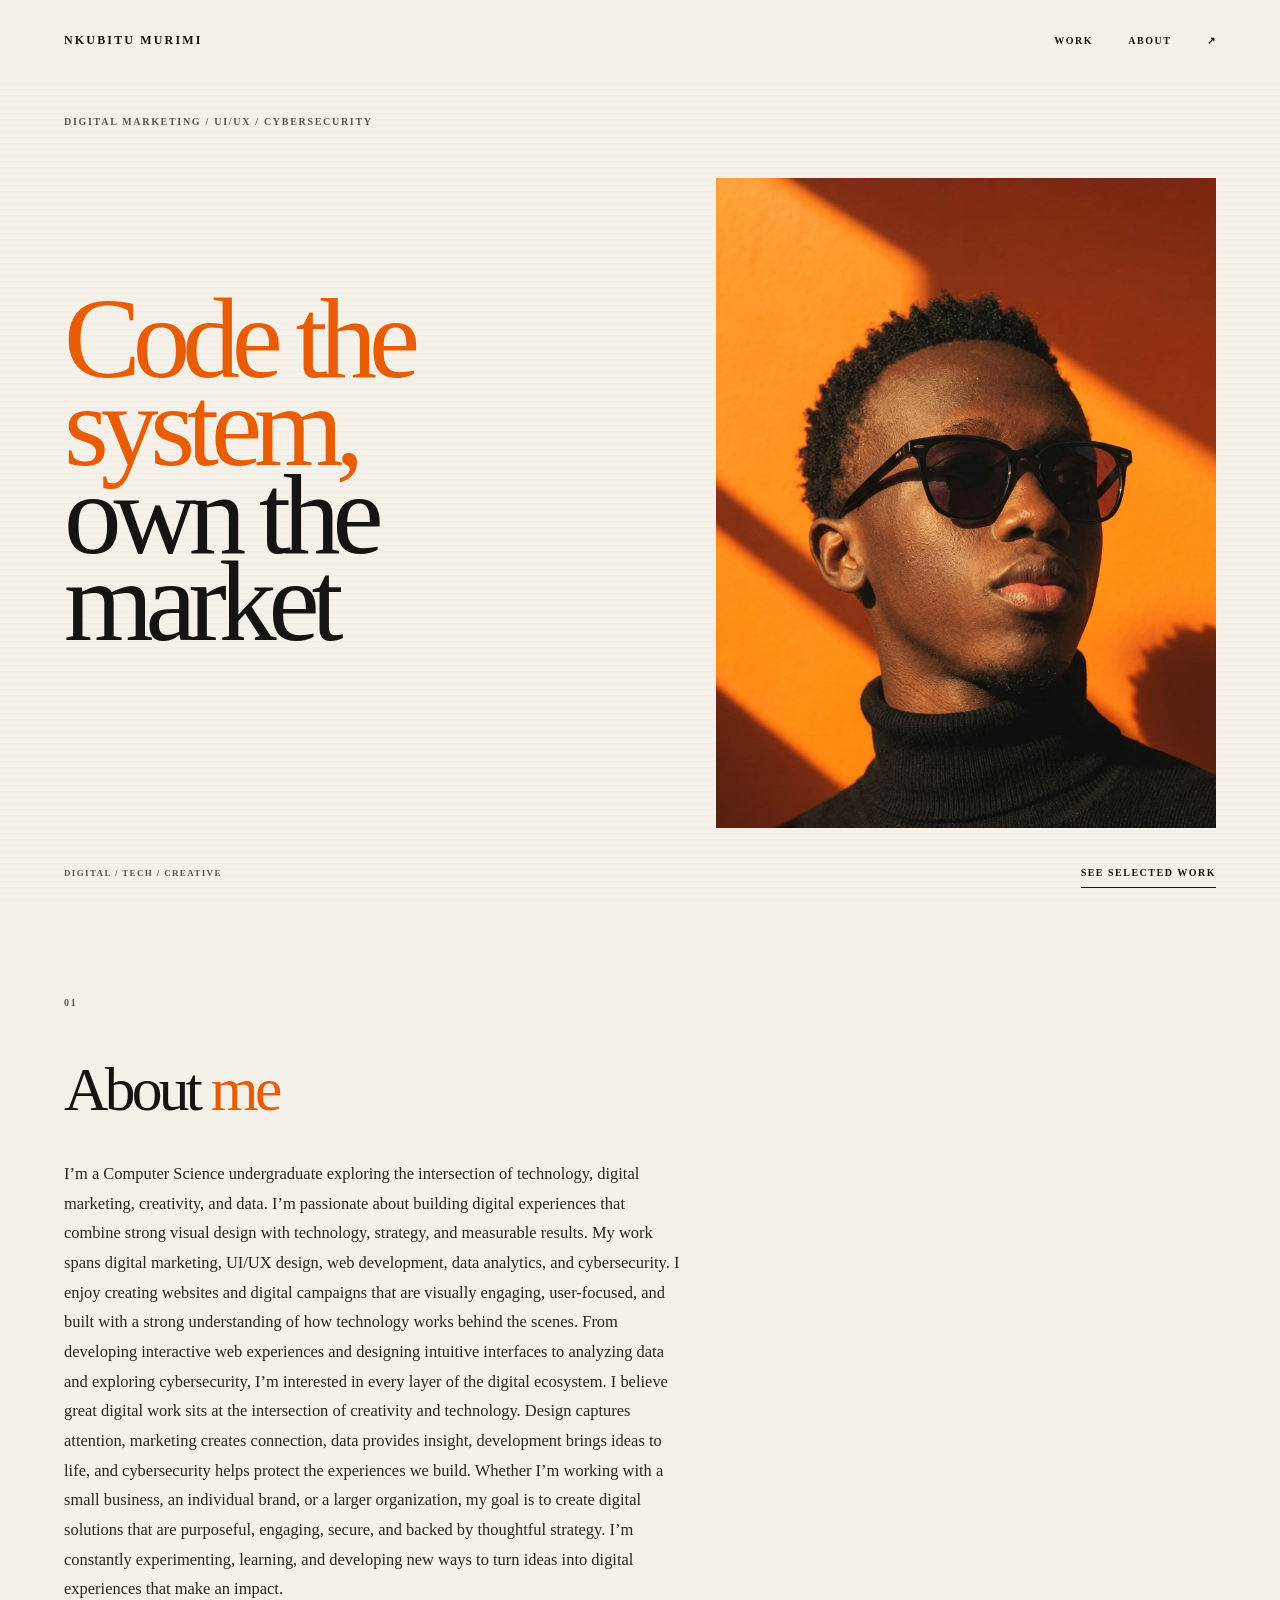
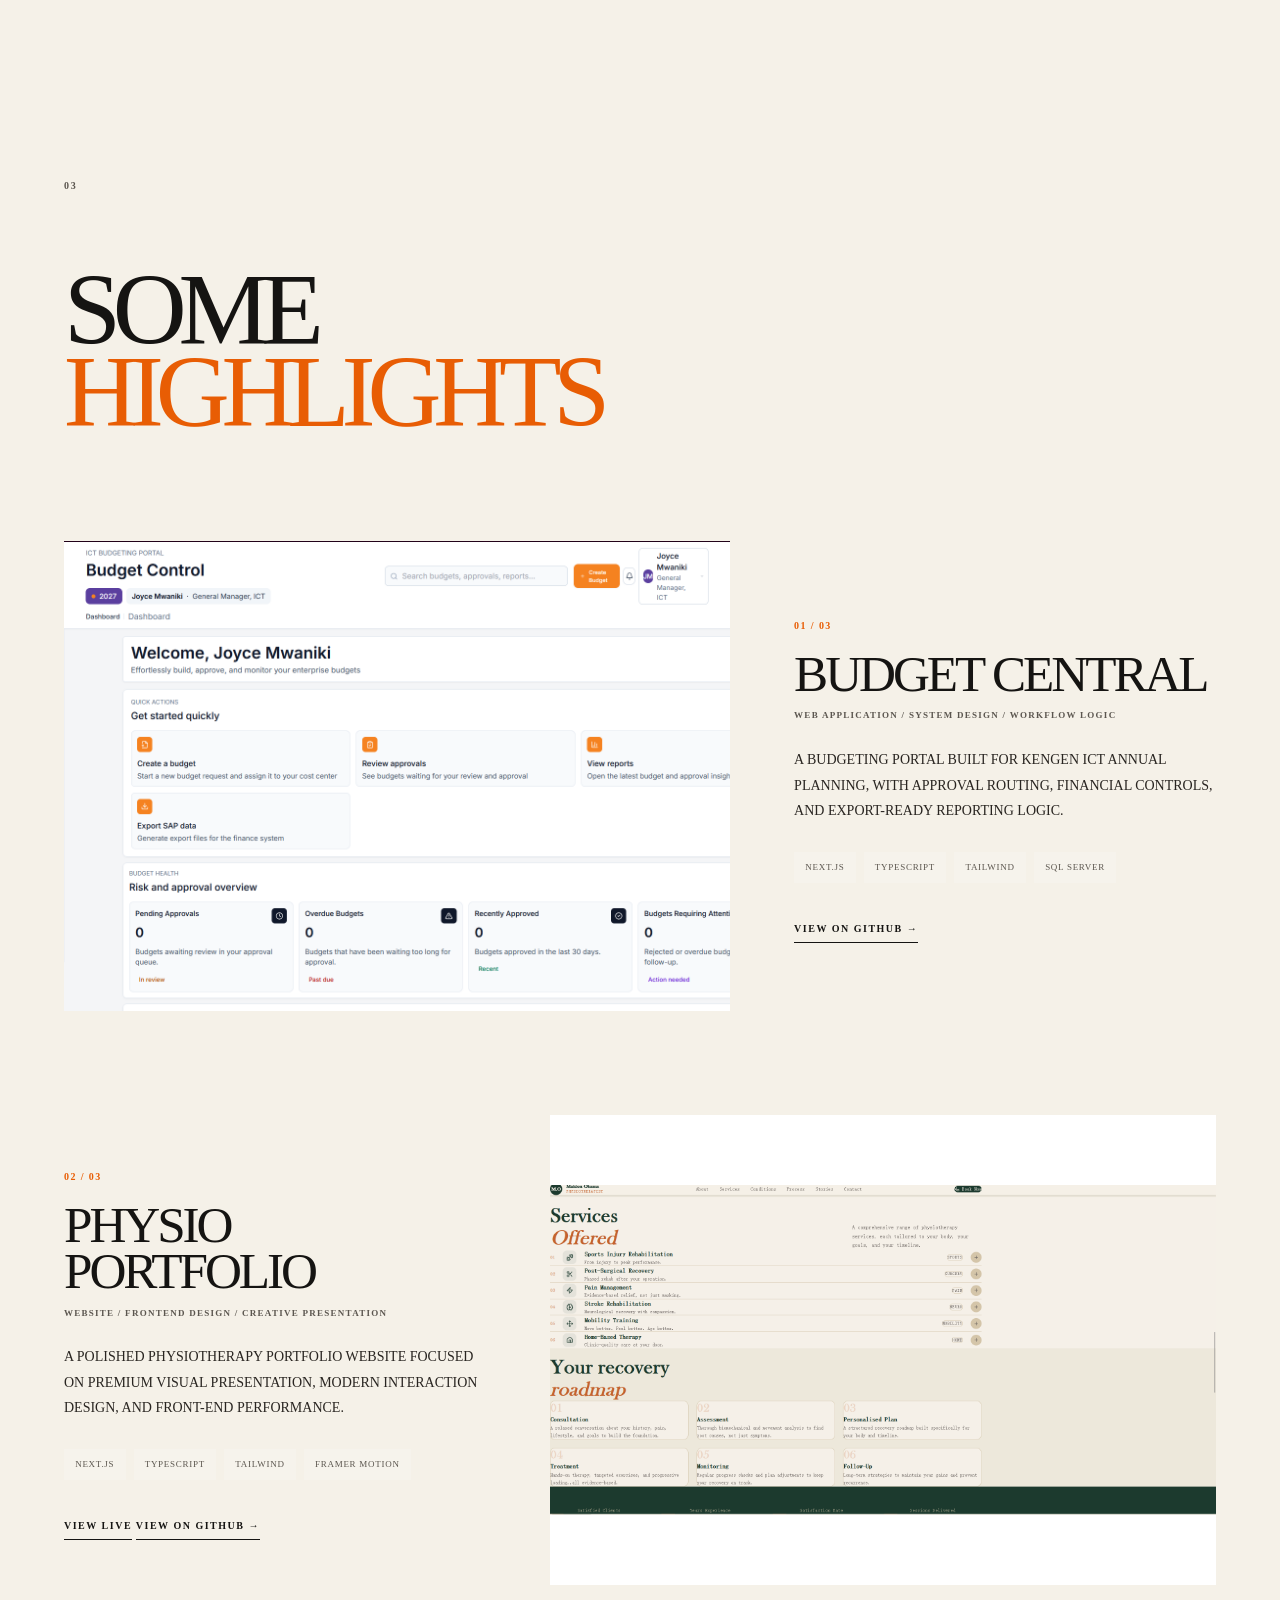
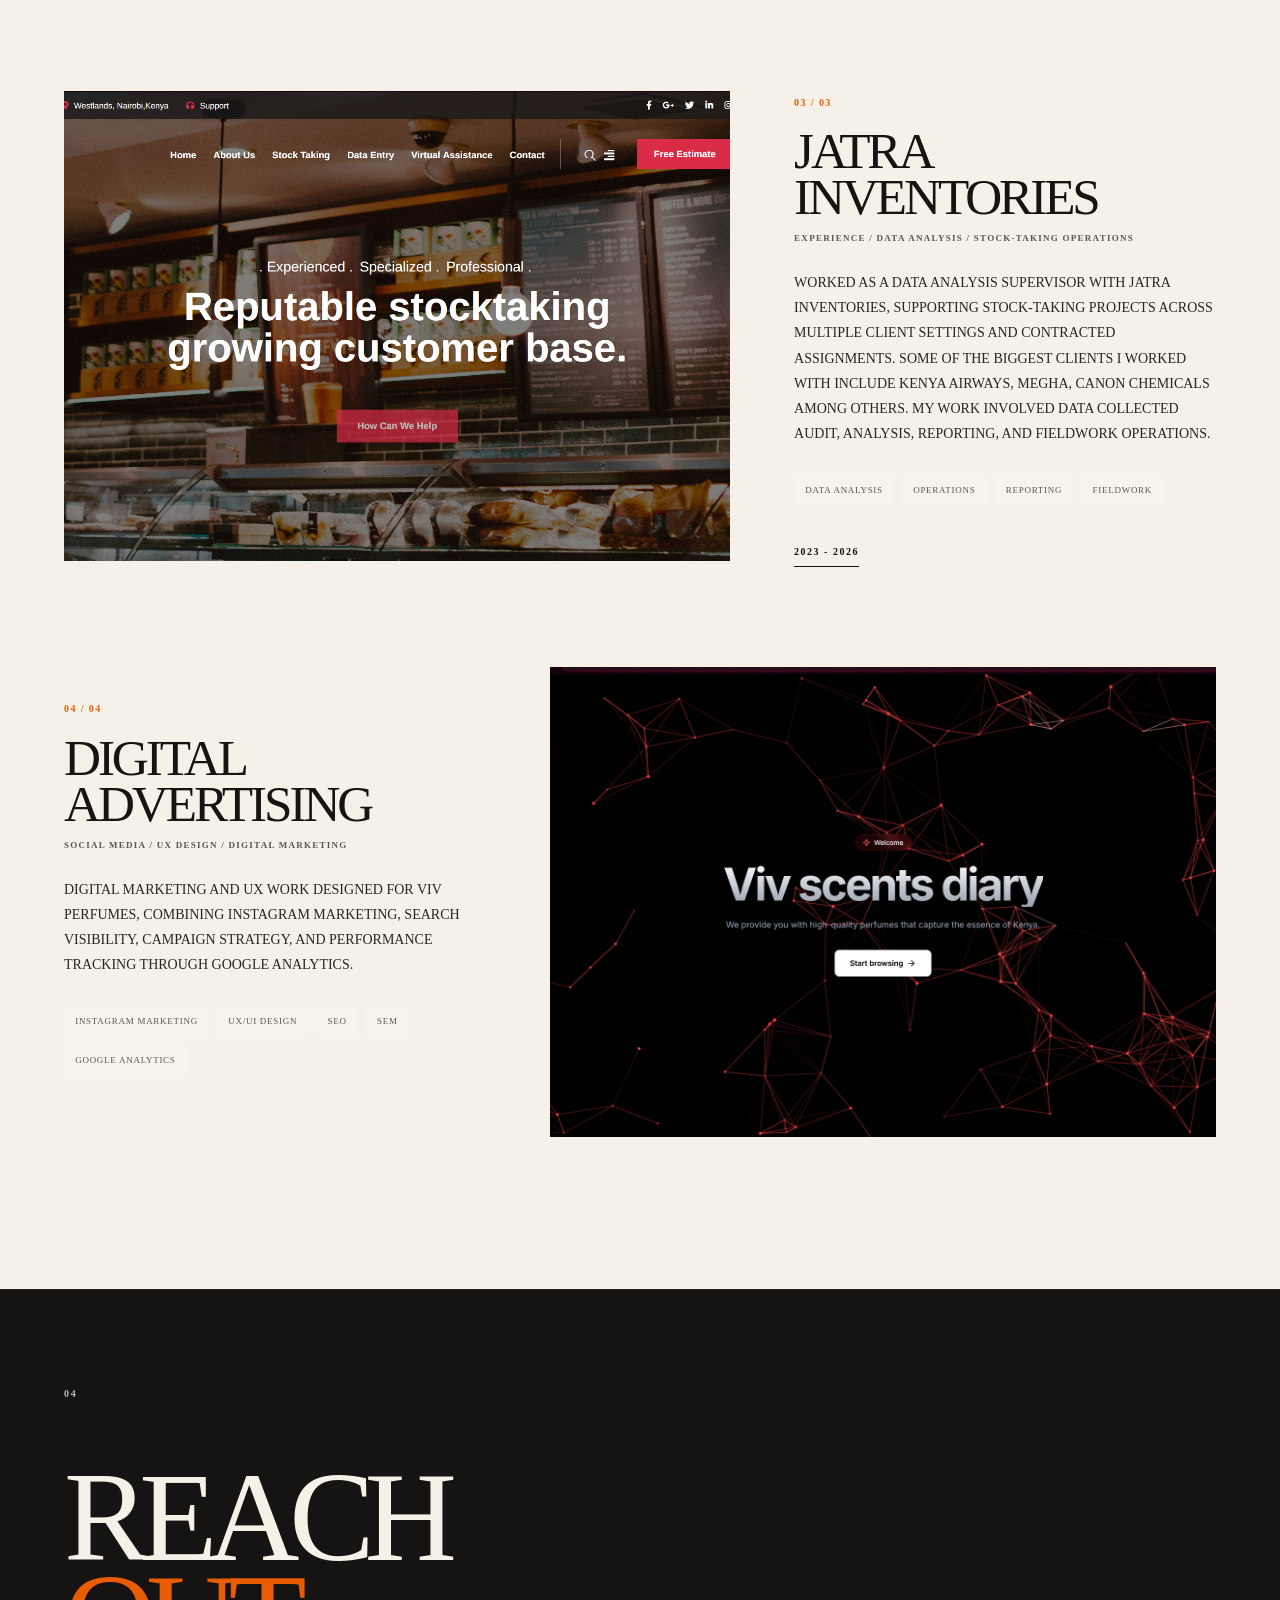
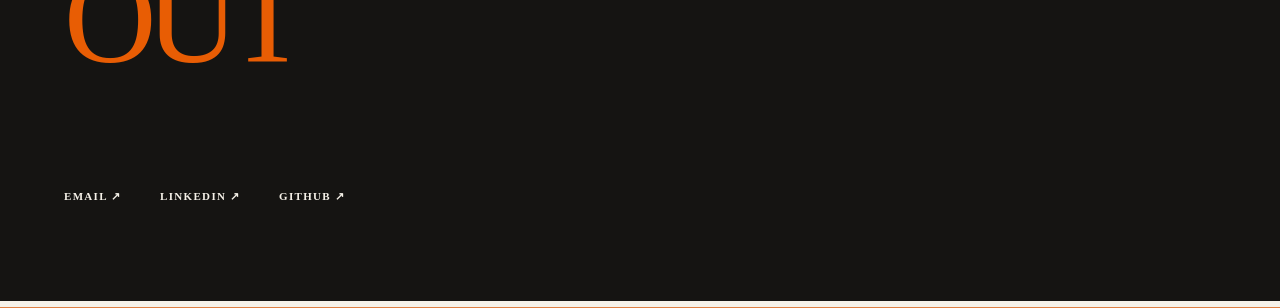
==== index.html @ 695eb1b8 "Prepare portfolio for deployment" ====
<!DOCTYPE html>
<html lang="en">
<head>
    <meta charset="UTF-8">
    <meta name="viewport" content="width=device-width, initial-scale=1.0">

    <title>Nkubitu Murimi — Digital Marketing / UI/UX / Cybersecurity</title>

    <link rel="stylesheet" href="css/style.css">
</head>

<body>

    <header class="navbar">

        <a href="index.html" class="logo">NKUBITU MURIMI</a>

        <nav>
            <a href="#work">WORK</a>
            <a href="about.html">ABOUT</a>
            <a href="#contact">↗</a>
        </nav>

    </header>


    <main>

        <!-- HERO -->
<section class="hero">

    <div class="hero-meta">
        <span class="hero-label">Digital Marketing / UI/UX / Cybersecurity</span>
    </div>

    <div class="hero-content">

        <div class="hero-title">
            <h1>
                <span>Code the system, </span><br>
                 own the market
            </h1>
        </div>

        <div class="hero-visual">

            <div class="hero-image">
                <img src="assets/images/Main hero image.png" alt="Nkubitu Murimi" class="hero-image-photo">
            </div>

        </div>

    </div>

    <div class="hero-footer">
        <span>Digital / Tech / Creative</span>
        <a href="#work" class="text-link">See selected work</a>
    </div>

</section>


        <!-- ABOUT INTRO -->
        <section class="intro">

            <div class="section-label">
                 01
            </div>

            <div class="intro-content">

                <h2>
                                        About <em>me</em>
                </h2>

                <p>
                                        I’m a Computer Science undergraduate exploring the intersection of technology, digital marketing, creativity, and data. I’m passionate about building digital experiences that combine strong visual design with technology, strategy, and measurable results.

                                        My work spans digital marketing, UI/UX design, web development, data analytics, and cybersecurity. I enjoy creating websites and digital campaigns that are visually engaging, user-focused, and built with a strong understanding of how technology works behind the scenes. From developing interactive web experiences and designing intuitive interfaces to analyzing data and exploring cybersecurity, I’m interested in every layer of the digital ecosystem.

                                        I believe great digital work sits at the intersection of creativity and technology. Design captures attention, marketing creates connection, data provides insight, development brings ideas to life, and cybersecurity helps protect the experiences we build.

                                        Whether I’m working with a small business, an individual brand, or a larger organization, my goal is to create digital solutions that are purposeful, engaging, secure, and backed by thoughtful strategy. I’m constantly experimenting, learning, and developing new ways to turn ideas into digital experiences that make an impact.
                </p>

            </div>

        </section>


        <!-- WORK -->
        <section class="work" id="work">

            <div class="section-label">
               03
            </div>

            <div class="work-heading">
                <h2>SOME<br><em>HIGHLIGHTS</em></h2>
            </div>


            <!-- PROJECT 1 -->
            <article class="project">

                <div class="project-image placeholder budget-image">
                    <img src="assets/images/Budget central.png" alt="Budget Central dashboard" class="budget-image-photo">
                </div>

                <div class="project-info">

                    <span class="project-number">01 / 03</span>

                    <h3>Budget Central</h3>

                    <p class="project-type">
                        WEB APPLICATION / SYSTEM DESIGN / WORKFLOW LOGIC
                    </p>

                    <p>
                        A budgeting portal built for KenGen ICT annual planning, with approval routing,
                        financial controls, and export-ready reporting logic.
                    </p>

                    <div class="tags">
                        <span>Next.js</span>
                        <span>TypeScript</span>
                        <span>Tailwind</span>
                        <span>SQL Server</span>
                    </div>

                    <a href="https://github.com/Rimmie003/Budget-planner" class="text-link" target="_blank" rel="noreferrer">
                        View on GitHub →
                    </a>

                </div>

            </article>


            <!-- PROJECT 2 -->
            <article class="project reverse">

                <div class="project-image placeholder">
                    <img src="assets/images/Physio website.png" alt="Physio Portfolio website" class="project-image-photo">
                </div>

                <div class="project-info">

                    <span class="project-number">02 / 03</span>

                    <h3>Physio Portfolio</h3>

                    <p class="project-type">
                        WEBSITE / FRONTEND DESIGN / CREATIVE PRESENTATION
                    </p>

                    <p>
                        A polished physiotherapy portfolio website focused on premium visual presentation,
                        modern interaction design, and front-end performance.
                    </p>

                    <div class="tags">
                        <span>Next.js</span>
                        <span>TypeScript</span>
                        <span>Tailwind</span>
                        <span>Framer Motion</span>
                    </div>

                    <a href="https://mahlonobama.vercel.app/" class="text-link" target="_blank" rel="noreferrer">
                        View Live   
                    </a>

                    <a href="https://github.com/Rimmie003/Physio-portfolio" class="text-link" target="_blank" rel="noreferrer">
                        View on GitHub →
                    </a>
                </div>

            </article>


            <!-- PROJECT 3 -->
            <article class="project">

                <div class="project-image placeholder jatra-image">
                    <img src="assets/images/Jatra inventories.png" alt="Jatra Inventories website" class="jatra-image-photo">
                </div>

                <div class="project-info">

                    <span class="project-number">03 / 03</span>

                    <h3>Jatra Inventories</h3>

                    <p class="project-type">
                        EXPERIENCE / DATA ANALYSIS / STOCK-TAKING OPERATIONS
                    </p>

                    <p>
                        Worked as a Data Analysis Supervisor with Jatra Inventories, supporting stock-taking
                        projects across multiple client settings and contracted assignments. Some of the biggest clients I worked with include Kenya Airways, Megha, Canon chemicals among others. My work involved data collected audit, analysis, reporting, and fieldwork operations.
                    </p>

                    <div class="tags">
                        <span>Data Analysis</span>
                        <span>Operations</span>
                        <span>Reporting</span>
                        <span>Fieldwork</span>
                    </div>

                    <span class="text-link" aria-disabled="true">2023 - 2026</span>

                </div>

            </article>

            <!-- PROJECT 4 -->
            <article class="project reverse">

                <div class="project-image placeholder digital-advertising-image">
                    <img src="assets/images/Websites created.png" alt="Viv Perfumes digital advertising website" class="digital-advertising-image-photo">
                </div>

                <div class="project-info">

                    <span class="project-number">04 / 04</span>

                    <h3>Digital Advertising</h3>

                    <p class="project-type">
                        SOCIAL MEDIA / UX DESIGN / DIGITAL MARKETING
                    </p>

                    <p>
                        Digital marketing and UX work designed for Viv Perfumes, combining Instagram marketing,
                        search visibility, campaign strategy, and performance tracking through Google Analytics.
                    </p>

                    <div class="tags">
                        <span>Instagram Marketing</span>
                        <span>UX/UI Design</span>
                        <span>SEO</span>
                        <span>SEM</span>
                        <span>Google Analytics</span>
                    </div>

                </div>

            </article>

        </section>


        <!-- CONTACT -->
        <section class="contact" id="contact">

            <div class="section-label">
              04
            </div>

            <h2>
                Reach<br>
                <em>out</em>
            </h2>

            <div class="contact-links">

                <a href="mailto:nkubitumurimi@gmail.com">EMAIL ↗</a>
                <a href="https://www.linkedin.com/in/nkubitumurimi/" target="_blank" rel="noreferrer">LINKEDIN ↗</a>
                <a href="https://github.com/Rimmie003" target="_blank" rel="noreferrer">GITHUB ↗</a>

            </div>

        </section>

    </main>


    <script src="js/script.js"></script>

</body>
</html>
---- css/style.css ----
@import url('https://fonts.googleapis.com/css2?family=DM+Serif+Display:ital@0;1&family=Inter:wght@400;500;600;700&display=swap');

:root {
    --paper: #F5F1E8;
    --paper-deep: #eae0d0;
    --paper-soft: #f9f6f1;
    --white: #FFFFFF;
    --ink: #151412;
    --ink-soft: #292521;
    --muted: #817B72;
    --muted-strong: #5b564f;
    --orange: #E85D04;
    --orange-soft: rgba(232, 93, 4, 0.12);
    @import url('https://fonts.googleapis.com/css2?family=DM+Serif+Display:ital@0;1&family=Inter:wght@400;500;600;700&display=swap');

    :root {
        --paper: #f5f1e8;
        --paper-deep: #e6dfd1;
        --paper-soft: #fbf8f2;
        --white: #ffffff;
        --ink: #171511;
        --ink-soft: #2e2a26;
        --muted: #75706a;
        --muted-strong: #4d4741;
        --orange: #d96419;
        --orange-soft: rgba(217, 100, 25, 0.12);
        --border: rgba(23, 21, 17, 0.16);
        --border-strong: rgba(23, 21, 17, 0.28);
        --shadow-soft: 0 26px 50px rgba(23, 21, 17, 0.08);

        --serif: "DM Serif Display", serif;
        --sans: "Inter", sans-serif;
        --content-width: 1360px;
    }

    * {
        box-sizing: border-box;
        margin: 0;
        padding: 0;
    }

    html {
        scroll-behavior: smooth;
        background: var(--paper);
    }

    body {
        background: var(--paper);
        color: var(--ink);
        font-family: var(--sans);
        font-size: 15px;
        line-height: 1.65;
        -webkit-font-smoothing: antialiased;
        text-rendering: optimizeLegibility;
    }

    body::before {
        content: "";
        position: fixed;
        inset: 0;
        background: repeating-linear-gradient(
            0deg,
            rgba(23, 21, 17, 0.012),
            rgba(23, 21, 17, 0.012) 1px,
            transparent 1px,
            transparent 6px
        );
        pointer-events: none;
        z-index: 0;
    }

    main,
    header {
        position: relative;
        z-index: 1;
    }

    img {
        max-width: 100%;
        display: block;
    }

    a {
        color: inherit;
        text-decoration: none;
    }

    ::selection {
        background: var(--orange-soft);
    }

    h1, h2, h3, h4 {
        font-family: var(--serif);
        font-weight: 400;
        color: var(--ink);
        letter-spacing: -0.06em;
    }

    p {
        color: var(--ink-soft);
    }

    .text-link {
        position: relative;
        display: inline-flex;
        align-items: center;
        gap: 0.45rem;
        font-size: 10px;
        letter-spacing: 0.15em;
        font-weight: 600;
        text-transform: uppercase;
        color: var(--ink);
        transition: color 160ms ease;
    }

    .text-link::after {
        content: "";
        position: absolute;
        left: 0;
        bottom: -0.4rem;
        width: 100%;
        height: 1px;
        background: currentColor;
        transform: scaleX(1);
        transform-origin: left;
        transition: transform 160ms ease;
    }

    .text-link:hover,
    .text-link:focus-visible {
        color: var(--orange);
    }

    .text-link:hover::after,
    .text-link:focus-visible::after {
        transform: scaleX(0.7);
    }

    .navbar {
        position: sticky;
        top: 0;
        z-index: 20;
        display: flex;
        align-items: center;
        justify-content: space-between;
        height: 82px;
        padding: 0 5vw;
        background: rgba(245, 241, 232, 0.88);
        backdrop-filter: blur(10px);
        -webkit-backdrop-filter: blur(10px);
        border-bottom: 1px solid var(--border);
    }

    .logo {
        font-size: 12px;
        font-weight: 700;
        letter-spacing: 0.18em;
        text-transform: uppercase;
    }

    .navbar nav {
        display: flex;
        align-items: center;
        gap: 2.2rem;
    }

    .navbar nav a {
        position: relative;
        font-size: 10px;
        font-weight: 600;
        letter-spacing: 0.15em;
        text-transform: uppercase;
        transition: color 160ms ease;
    }

    .navbar nav a::after {
        content: "";
        position: absolute;
        left: 0;
        bottom: -0.5rem;
        width: 100%;
        height: 1px;
        background: currentColor;
        transform: scaleX(0);
        transform-origin: left;
        transition: transform 160ms ease;
    }

    .navbar nav a:hover,
    .navbar nav a:focus-visible {
        color: var(--orange);
    }

    .navbar nav a:hover::after,
    .navbar nav a:focus-visible::after {
        transform: scaleX(1);
    }

    section {
        padding: 6rem 5vw;
    }

    .section-label {
        display: inline-block;
        font-size: 10px;
        font-weight: 700;
        letter-spacing: 0.18em;
        text-transform: uppercase;
        color: var(--muted-strong);
    }

    .hero,
    .intro,
    .work,
    .contact {
        max-width: var(--content-width);
        margin: 0 auto;
    }

    .hero {
        min-height: calc(100vh - 82px);
        display: flex;
        flex-direction: column;
        justify-content: space-between;
        padding-top: 2rem;
        padding-bottom: 1.5rem;
        border-bottom: 1px solid var(--border);
    }

    .hero-meta {
        display: flex;
        align-items: center;
        justify-content: space-between;
        gap: 2rem;
        margin-bottom: 2rem;
    }

    .hero-label {
        display: inline-block;
        max-width: 760px;
        font-size: 10px;
        font-weight: 600;
        letter-spacing: 0.17em;
        text-transform: uppercase;
        color: var(--muted-strong);
    }

    .hero-content {
        display: grid;
        grid-template-columns: minmax(0, 0.9fr) minmax(490px, 1.1fr);
        align-items: center;
        gap: clamp(2rem, 5vw, 5rem);
        min-height: 68vh;
        position: relative;
    }

    .hero-title {
        position: relative;
        z-index: 2;
        transform: translateY(-2rem);
    }

    .eyebrow {
        margin-bottom: 0.8rem;
        font-size: 11px;
        font-weight: 600;
        letter-spacing: 0.16em;
        text-transform: uppercase;
        color: var(--muted-strong);
    }

    .hero h1 {
        font-size: clamp(72px, 9vw, 172px);
        line-height: 0.76;
        letter-spacing: -0.07em;
        text-transform: none;
        max-width: 620px;
    }

    .hero h1 span {
        color: var(--orange);
    }

    .hero-visual {
        position: relative;
        height: 680px;
        display: flex;
        align-items: center;
        justify-content: flex-end;
    }

    .hero-image {
        position: relative;
        z-index: 2;
        width: min(100%, 500px);
        height: 650px;
        background: var(--white);
        border: 1px solid var(--border);
        box-shadow: var(--shadow-soft);
        overflow: hidden;
    }

    .hero-image-photo {
        width: 100%;
        height: 100%;
        display: block;
        object-fit: cover;
        object-position: center 42%;
    }

    .image-placeholder {
        position: relative;
        width: 100%;
        height: 100%;
        display: flex;
        align-items: flex-end;
        padding: 1.5rem;
        background: linear-gradient(135deg, #2a2826 0%, #181614 100%);
        color: var(--paper-soft);
        overflow: hidden;
    }

    .image-placeholder::before {
        content: "";
        position: absolute;
        left: 76px;
        top: -90px;
        width: 180px;
        height: 560px;
        background: rgba(255, 255, 255, 0.08);
        transform: rotate(25deg);
    }

    .image-placeholder::after {
        content: "";
        position: absolute;
        right: -18px;
        top: 58px;
        width: 120px;
        height: 120px;
        border-radius: 50%;
        background: var(--orange);
    }

    .image-placeholder span {
        position: relative;
        z-index: 2;
        font-size: 9px;
        line-height: 1.5;
        letter-spacing: 0.18em;
        text-transform: uppercase;
    }

    .hero-footer {
        display: flex;
        align-items: center;
        justify-content: space-between;
        gap: 1.5rem;
        padding-top: 1.4rem;
        border-top: 1px solid var(--border);
        font-size: 9px;
        font-weight: 600;
        letter-spacing: 0.15em;
        text-transform: uppercase;
        color: var(--muted-strong);
    }

    .intro {
        display: block;
        padding-top: 5.25rem;
        padding-bottom: 5.25rem;
        border-top: 1px solid var(--border);
    }

    .intro-content {
        margin-top: 3rem;
    }

    .intro h2 {
        font-size: clamp(42px, 4.8vw, 78px);
        line-height: 0.9;
        letter-spacing: -0.06em;
        text-transform: none;
    }

    .intro h2 em,
    .work-heading em,
    .contact h2 em {
        color: var(--orange);
        font-style: normal;
    }

    .intro p {
        max-width: 620px;
        margin-top: 2.6rem;
        font-size: 1.03rem;
        line-height: 1.8;
        text-transform: none;
    }

    .work {
        padding-top: 5.25rem;
        padding-bottom: 5.25rem;
        border-top: 1px solid var(--border);
    }

    .work-heading {
        margin: 4.5rem 0 3.5rem;
    }

    .work-heading h2 {
        font-size: clamp(70px, 8vw, 150px);
        line-height: 0.8;
        letter-spacing: -0.08em;
    }

    .project {
        display: grid;
        grid-template-columns: minmax(0, 1.5fr) minmax(260px, 0.95fr);
        gap: clamp(2rem, 5vw, 5rem);
        align-items: center;
        padding: 3.25rem 0;
        border-top: 1px solid var(--border);
    }

    .project.reverse {
        grid-template-columns: minmax(260px, 0.95fr) minmax(0, 1.5fr);
    }

    .project.reverse .project-image {
        order: 2;
    }

    .project-image {
        min-height: 470px;
        display: flex;
        align-items: center;
        justify-content: center;
        background: var(--white);
        border: 1px solid var(--border);
        color: var(--muted-strong);
        text-transform: uppercase;
        letter-spacing: 0.16em;
        font-size: 11px;
    }

    .project-image-photo {
        width: 100%;
        height: 100%;
        display: block;
        object-fit: cover;
        object-position: center top;
    }

    .budget-image {
        position: relative;
        padding: 0;
    }

    .budget-image-photo {
        position: absolute;
        inset: 0;
        width: 100%;
        height: 100%;
        display: block;
        object-fit: cover;
        object-position: center top;
    }

    .jatra-image {
        position: relative;
        padding: 0;
    }

    .jatra-image-photo {
        position: absolute;
        inset: 0;
        width: 100%;
        height: 100%;
        display: block;
        object-fit: cover;
        object-position: center center;
    }

    .digital-advertising-image {
        position: relative;
        padding: 0;
    }

    .digital-advertising-image-photo {
        position: absolute;
        inset: 0;
        width: 100%;
        height: 100%;
        display: block;
        object-fit: cover;
        object-position: center center;
    }

    .project-info {
        align-self: center;
        max-width: 440px;
    }

    .project-number {
        display: inline-block;
        font-size: 10px;
        font-weight: 700;
        letter-spacing: 0.14em;
        text-transform: uppercase;
        color: var(--orange);
    }

    .project h3 {
        margin: 0.9rem 0 0.7rem;
        font-size: clamp(39px, 4vw, 62px);
        line-height: 0.9;
        letter-spacing: -0.06em;
    }

    .project-type {
        font-size: 9px;
        font-weight: 700;
        letter-spacing: 0.14em;
        text-transform: uppercase;
        color: var(--muted-strong);
    }

    .project-info > p:not(.project-type) {
        margin: 1.5rem 0 1.8rem;
        font-size: 14px;
        line-height: 1.8;
    }

    .tags {
        display: flex;
        flex-wrap: wrap;
        gap: 0.5rem;
        margin-bottom: 2rem;
    }

    .tags span {
        padding: 0.5rem 0.7rem;
        border: 1px solid var(--border-strong);
        background: rgba(255, 255, 255, 0.18);
        font-size: 9px;
        letter-spacing: 0.08em;
        text-transform: uppercase;
        color: var(--muted-strong);
    }

    .contact {
        display: flex;
        flex-direction: column;
        justify-content: space-between;
        min-height: 68vh;
        background: var(--ink);
        color: var(--paper);
        border-top: 1px solid rgba(255, 255, 255, 0.08);
        margin-top: 1rem;
    }

    .contact .section-label {
        color: rgba(255, 255, 255, 0.7);
    }

    .contact h2 {
        font-size: clamp(72px, 10vw, 156px);
        line-height: 0.8;
        letter-spacing: -0.08em;
        color: var(--paper);
    }

    .contact-links {
        display: flex;
        flex-wrap: wrap;
        gap: 2.4rem;
        margin-top: 3.25rem;
    }

    .contact-links a {
        position: relative;
        font-size: 11px;
        font-weight: 600;
        letter-spacing: 0.12em;
    }
        text-transform: uppercase;
        color: var(--paper);
        padding-bottom: 0.4rem;
        border-bottom: 1px solid rgba(217, 100, 25, 0.8);
        transition: color 160ms ease, border-color 160ms ease;
    }

    .contact-links a:hover,
    .contact-links a:focus-visible {
        color: var(--orange);
        border-color: var(--orange);
    }

    @media (max-width: 900px) {
        .hero-content,
        .intro,
        .project,
        .project.reverse {
            grid-template-columns: 1fr;
        }

        .project.reverse .project-image {
            order: initial;
        }

        .hero-visual {
            margin-top: 1rem;
            height: 520px;
            justify-content: center;
        }

        .hero-image {
            width: min(100%, 380px);
            height: 500px;
        }

    }

    @media (max-width: 768px) {
        html,
        body {
            overflow-x: hidden;
        }

        .layout {
            flex-direction: column;
        }

        .sidebar {
            position: static;
            width: 100%;
            height: auto;
            padding: 1.5rem 6vw;
            border-right: 0;
            border-bottom: 1px solid var(--border-color);
        }

        .nav-links {
            flex-direction: row;
            flex-wrap: wrap;
            margin-top: 1.5rem;
        }

        .content {
            width: 100%;
            max-width: none;
            margin-left: 0;
            padding: 2.5rem 6vw;
        }

        .action-box {
            flex-direction: column;
        }

        .action-input,
        .action-button {
            width: 100%;
        }

        .navbar {
            height: 72px;
            padding: 0 6vw;
        }

        .navbar nav {
            gap: 1rem;
        }

        section {
            padding: 4.2rem 6vw;
        }

        .hero {
            min-height: auto;
        }

        .hero-meta {
            flex-direction: column;
            align-items: flex-start;
            width: 100%;
        }

        .hero-content {
            min-height: auto;
            gap: 1.2rem;
            padding-top: 2rem;
            min-width: 0;
        }

        .hero h1 {
            font-size: clamp(60px, 18vw, 110px);
        }

        .hero-visual {
            height: 360px;
            margin-top: 1rem;
            justify-content: center;
        }

        .hero-image {
            width: min(100%, 260px);
            height: 330px;
        }

        .intro-content,
        .project-info,
        .project-image {
            min-width: 0;
            max-width: 100%;
        }

        .hero-footer {
            flex-direction: column;
            align-items: flex-start;
            gap: 0.75rem;
        }

        .work-heading {
            margin: 3rem 0 2rem;
        }

        .project-image {
            min-height: 300px;
        }

        .project-info > p:not(.project-type) {
            overflow-wrap: anywhere;
        }

        .contact-links {
            flex-direction: column;
            gap: 1.25rem;
            margin-top: 2rem;
        }
    }

    @media (prefers-reduced-motion: reduce) {
        html {
            scroll-behavior: auto;
        }

        * {
            transition: none !important;
            animation: none !important;
        }
    }
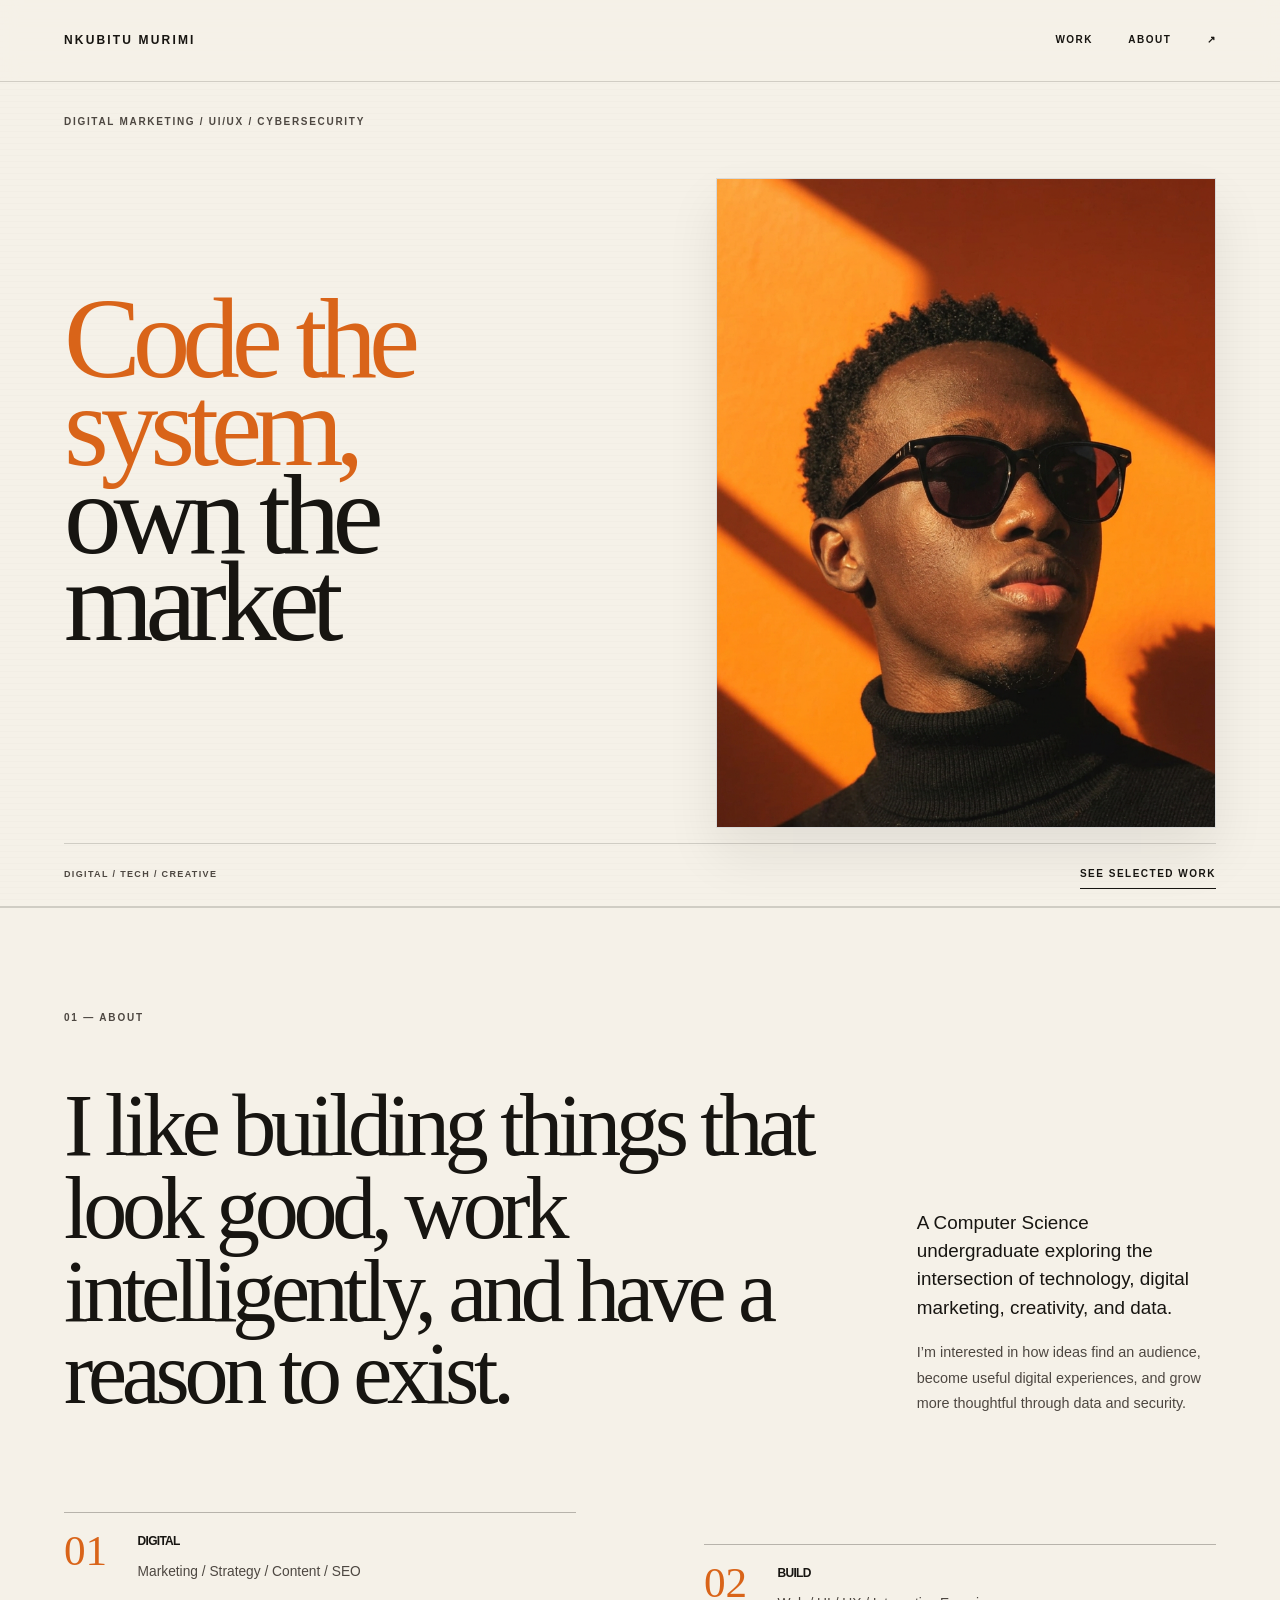
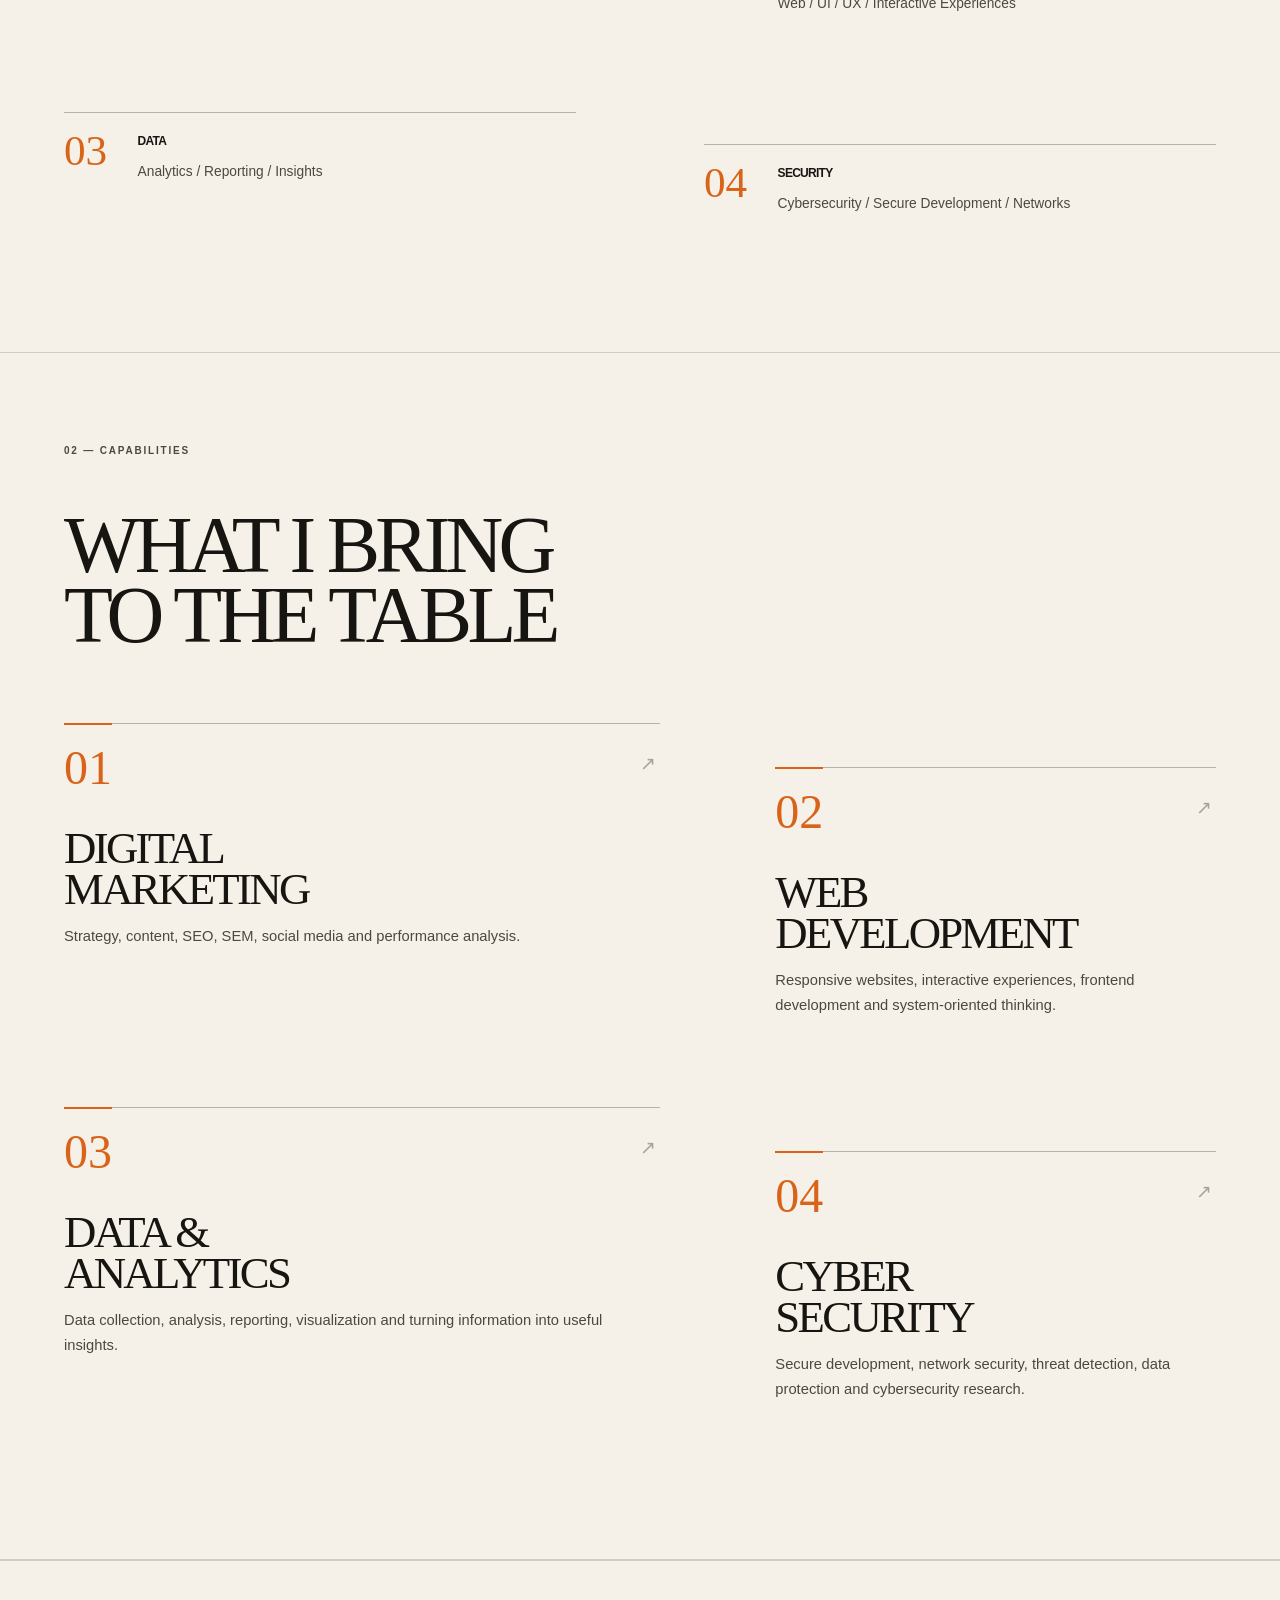
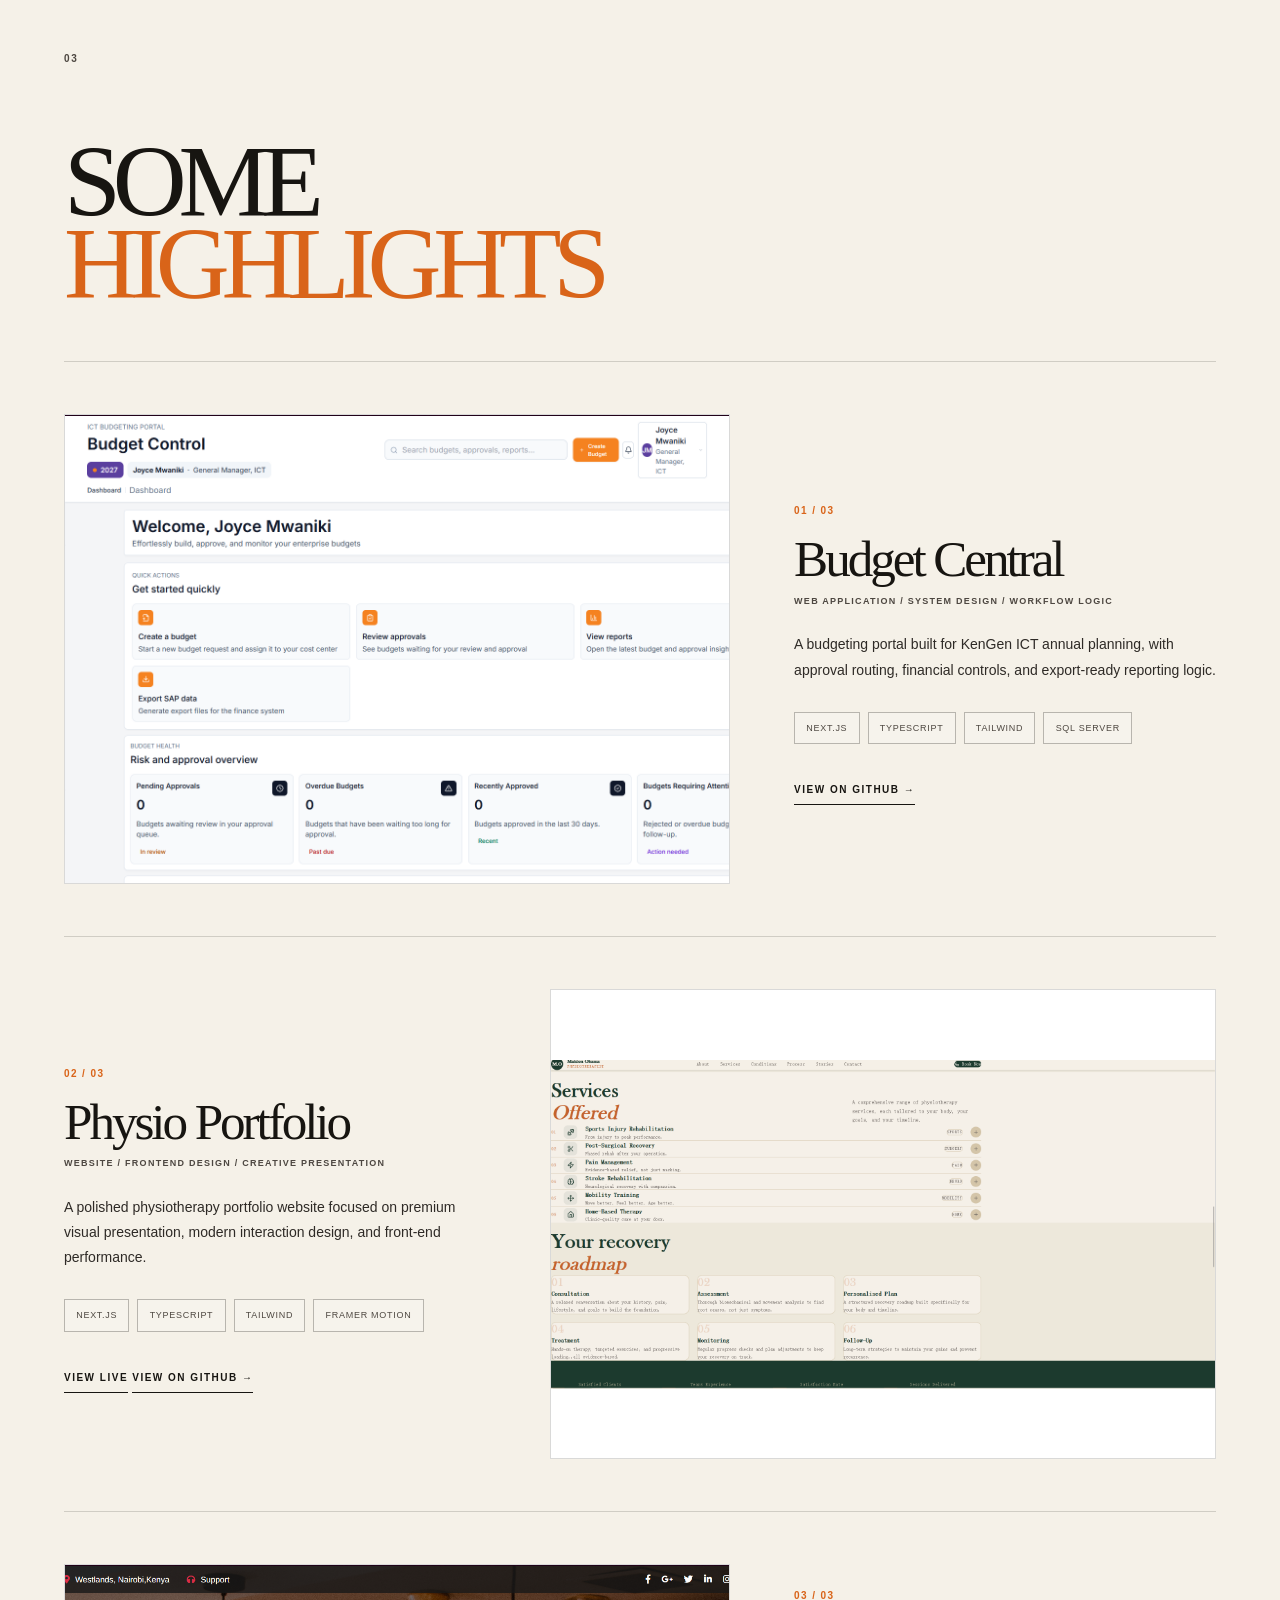
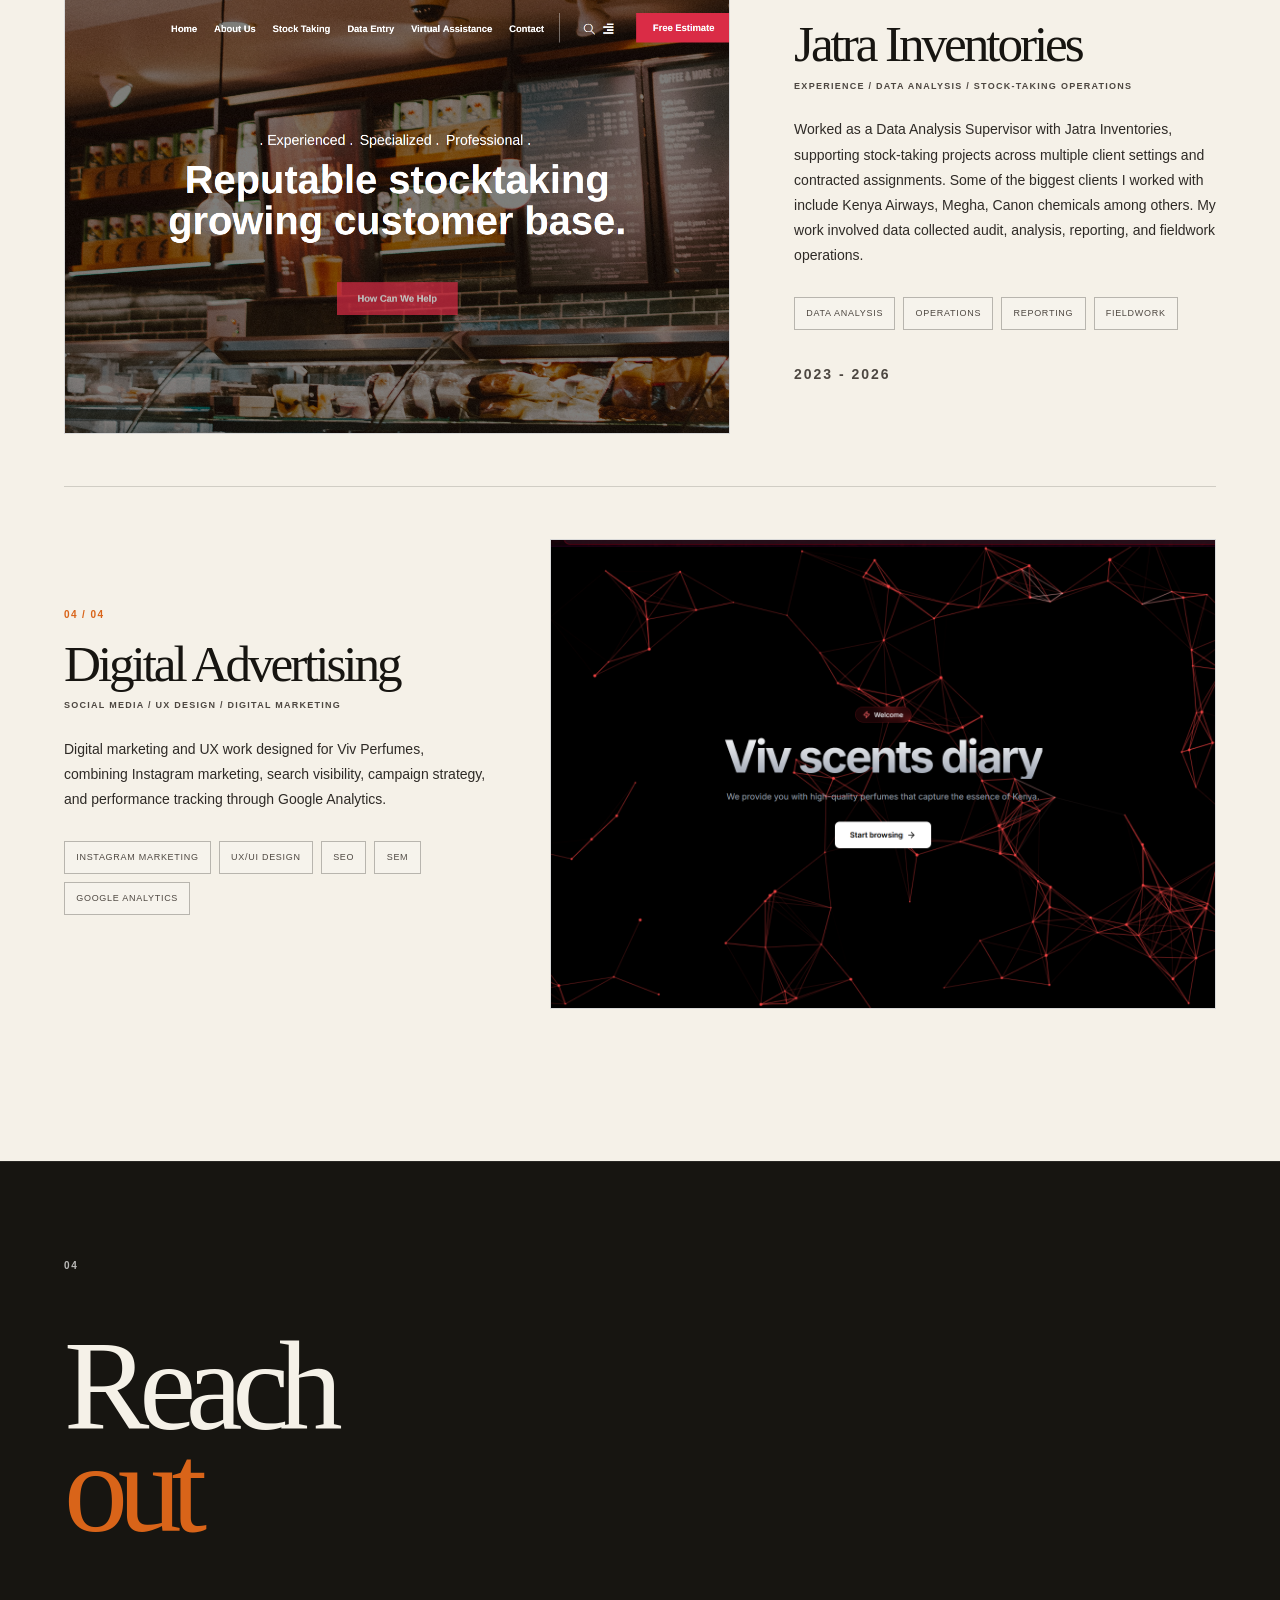
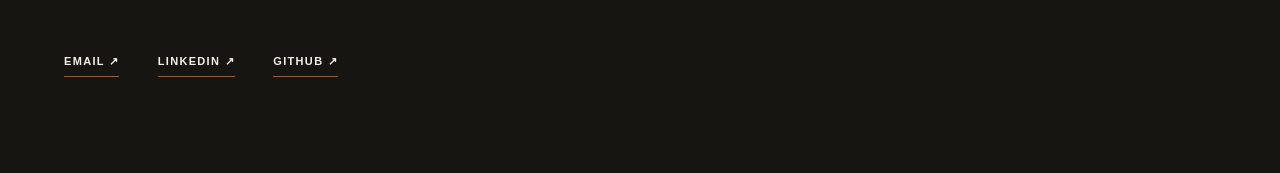
==== commit 01d0a323: "Redesign portfolio" ====
--- a/index.html
+++ b/index.html
@@ -10,21 +10,22 @@
 </head>
 
 <body>
+    <a class="skip-link" href="#main">Skip to content</a>
 
     <header class="navbar">
 
         <a href="index.html" class="logo">NKUBITU MURIMI</a>
 
-        <nav>
+        <nav aria-label="Primary navigation">
             <a href="#work">WORK</a>
             <a href="about.html">ABOUT</a>
-            <a href="#contact">↗</a>
+            <a href="#contact" aria-label="Jump to contact section">↗</a>
         </nav>
 
     </header>
 
 
-    <main>
+    <main id="main">
 
         <!-- HERO -->
 <section class="hero">
@@ -45,7 +46,7 @@
         <div class="hero-visual">
 
             <div class="hero-image">
-                <img src="assets/images/Main hero image.png" alt="Nkubitu Murimi" class="hero-image-photo">
+                <img src="assets/images/Main hero image.png" alt="Portrait of Nkubitu Murimi" class="hero-image-photo">
             </div>
 
         </div>
@@ -61,32 +62,98 @@
 
 
         <!-- ABOUT INTRO -->
-        <section class="intro">
-
-            <div class="section-label">
-                 01
-            </div>
+        <section class="intro homepage-intro" aria-labelledby="about-statement">
+            <div class="section-label">01 <span aria-hidden="true">—</span> ABOUT</div>
 
             <div class="intro-content">
-
-                <h2>
-                                        About <em>me</em>
-                </h2>
-
-                <p>
-                                        I’m a Computer Science undergraduate exploring the intersection of technology, digital marketing, creativity, and data. I’m passionate about building digital experiences that combine strong visual design with technology, strategy, and measurable results.
-
-                                        My work spans digital marketing, UI/UX design, web development, data analytics, and cybersecurity. I enjoy creating websites and digital campaigns that are visually engaging, user-focused, and built with a strong understanding of how technology works behind the scenes. From developing interactive web experiences and designing intuitive interfaces to analyzing data and exploring cybersecurity, I’m interested in every layer of the digital ecosystem.
-
-                                        I believe great digital work sits at the intersection of creativity and technology. Design captures attention, marketing creates connection, data provides insight, development brings ideas to life, and cybersecurity helps protect the experiences we build.
-
-                                        Whether I’m working with a small business, an individual brand, or a larger organization, my goal is to create digital solutions that are purposeful, engaging, secure, and backed by thoughtful strategy. I’m constantly experimenting, learning, and developing new ways to turn ideas into digital experiences that make an impact.
-                </p>
-
-            </div>
-
+                <div class="intro-lead" data-reveal>
+                    <h2 class="intro-statement" id="about-statement">I like building things that look good, work intelligently, and have a reason to exist.</h2>
+
+                    <div class="intro-copy">
+                        <p class="intro-identity">A Computer Science undergraduate exploring the intersection of technology, digital marketing, creativity, and data.</p>
+                        <p class="intro-context">I’m interested in how ideas find an audience, become useful digital experiences, and grow more thoughtful through data and security.</p>
+                    </div>
+                </div>
+
+                <ol class="about-disciplines" aria-label="Areas I explore">
+                    <li class="about-discipline" data-reveal>
+                        <span class="discipline-number" aria-hidden="true">01</span>
+                        <div>
+                            <h3>DIGITAL</h3>
+                            <p>Marketing / Strategy / Content / SEO</p>
+                        </div>
+                    </li>
+                    <li class="about-discipline" data-reveal>
+                        <span class="discipline-number" aria-hidden="true">02</span>
+                        <div>
+                            <h3>BUILD</h3>
+                            <p>Web / UI / UX / Interactive Experiences</p>
+                        </div>
+                    </li>
+                    <li class="about-discipline" data-reveal>
+                        <span class="discipline-number" aria-hidden="true">03</span>
+                        <div>
+                            <h3>DATA</h3>
+                            <p>Analytics / Reporting / Insights</p>
+                        </div>
+                    </li>
+                    <li class="about-discipline" data-reveal>
+                        <span class="discipline-number" aria-hidden="true">04</span>
+                        <div>
+                            <h3>SECURITY</h3>
+                            <p>Cybersecurity / Secure Development / Networks</p>
+                        </div>
+                    </li>
+                </ol>
+            </div>
         </section>
 
+        <!-- CAPABILITIES -->
+        <section class="capabilities" aria-labelledby="capabilities-heading">
+            <div class="section-label">02 <span aria-hidden="true">—</span> CAPABILITIES</div>
+
+            <div class="capabilities-heading" data-reveal>
+                <h2 id="capabilities-heading">WHAT I BRING<br>TO THE TABLE</h2>
+            </div>
+
+            <div class="capability-grid">
+                <article class="capability" data-reveal>
+                    <div class="capability-topline">
+                        <span class="capability-number">01</span>
+                        <span class="capability-mark" aria-hidden="true">↗</span>
+                    </div>
+                    <h3>DIGITAL<br>MARKETING</h3>
+                    <p>Strategy, content, SEO, SEM, social media and performance analysis.</p>
+                </article>
+
+                <article class="capability" data-reveal>
+                    <div class="capability-topline">
+                        <span class="capability-number">02</span>
+                        <span class="capability-mark" aria-hidden="true">↗</span>
+                    </div>
+                    <h3>WEB<br>DEVELOPMENT</h3>
+                    <p>Responsive websites, interactive experiences, frontend development and system-oriented thinking.</p>
+                </article>
+
+                <article class="capability" data-reveal>
+                    <div class="capability-topline">
+                        <span class="capability-number">03</span>
+                        <span class="capability-mark" aria-hidden="true">↗</span>
+                    </div>
+                    <h3>DATA &amp;<br>ANALYTICS</h3>
+                    <p>Data collection, analysis, reporting, visualization and turning information into useful insights.</p>
+                </article>
+
+                <article class="capability" data-reveal>
+                    <div class="capability-topline">
+                        <span class="capability-number">04</span>
+                        <span class="capability-mark" aria-hidden="true">↗</span>
+                    </div>
+                    <h3>CYBER<br>SECURITY</h3>
+                    <p>Secure development, network security, threat detection, data protection and cybersecurity research.</p>
+                </article>
+            </div>
+        </section>
 
         <!-- WORK -->
         <section class="work" id="work">
@@ -103,8 +170,8 @@
             <!-- PROJECT 1 -->
             <article class="project">
 
-                <div class="project-image placeholder budget-image">
-                    <img src="assets/images/Budget central.png" alt="Budget Central dashboard" class="budget-image-photo">
+                <div class="project-image budget-image">
+                    <img src="assets/images/Budget central.png" alt="Budget Central ICT budgeting portal dashboard" class="budget-image-photo">
                 </div>
 
                 <div class="project-info">
@@ -141,8 +208,8 @@
             <!-- PROJECT 2 -->
             <article class="project reverse">
 
-                <div class="project-image placeholder">
-                    <img src="assets/images/Physio website.png" alt="Physio Portfolio website" class="project-image-photo">
+                <div class="project-image">
+                    <img src="assets/images/Physio website.png" alt="Services page from the Physio Portfolio website" class="project-image-photo">
                 </div>
 
                 <div class="project-info">
@@ -182,8 +249,8 @@
             <!-- PROJECT 3 -->
             <article class="project">
 
-                <div class="project-image placeholder jatra-image">
-                    <img src="assets/images/Jatra inventories.png" alt="Jatra Inventories website" class="jatra-image-photo">
+                <div class="project-image jatra-image">
+                    <img src="assets/images/Jatra inventories.png" alt="Jatra Inventories stock-taking services website" class="jatra-image-photo">
                 </div>
 
                 <div class="project-info">
@@ -208,7 +275,7 @@
                         <span>Fieldwork</span>
                     </div>
 
-                    <span class="text-link" aria-disabled="true">2023 - 2026</span>
+                    <p class="project-date">2023 - 2026</p>
 
                 </div>
 
@@ -217,8 +284,8 @@
             <!-- PROJECT 4 -->
             <article class="project reverse">
 
-                <div class="project-image placeholder digital-advertising-image">
-                    <img src="assets/images/Websites created.png" alt="Viv Perfumes digital advertising website" class="digital-advertising-image-photo">
+                <div class="project-image digital-advertising-image">
+                    <img src="assets/images/Websites created.png" alt="Viv Scents Diary perfume website homepage" class="digital-advertising-image-photo">
                 </div>
 
                 <div class="project-info">
--- a/css/style.css
+++ b/css/style.css
@@ -1,37 +1,20 @@
 @import url('https://fonts.googleapis.com/css2?family=DM+Serif+Display:ital@0;1&family=Inter:wght@400;500;600;700&display=swap');
 
 :root {
-    --paper: #F5F1E8;
-    --paper-deep: #eae0d0;
-    --paper-soft: #f9f6f1;
-    --white: #FFFFFF;
-    --ink: #151412;
-    --ink-soft: #292521;
-    --muted: #817B72;
-    --muted-strong: #5b564f;
-    --orange: #E85D04;
-    --orange-soft: rgba(232, 93, 4, 0.12);
-    @import url('https://fonts.googleapis.com/css2?family=DM+Serif+Display:ital@0;1&family=Inter:wght@400;500;600;700&display=swap');
-
-    :root {
-        --paper: #f5f1e8;
-        --paper-deep: #e6dfd1;
-        --paper-soft: #fbf8f2;
-        --white: #ffffff;
-        --ink: #171511;
-        --ink-soft: #2e2a26;
-        --muted: #75706a;
-        --muted-strong: #4d4741;
-        --orange: #d96419;
-        --orange-soft: rgba(217, 100, 25, 0.12);
-        --border: rgba(23, 21, 17, 0.16);
-        --border-strong: rgba(23, 21, 17, 0.28);
-        --shadow-soft: 0 26px 50px rgba(23, 21, 17, 0.08);
-
-        --serif: "DM Serif Display", serif;
-        --sans: "Inter", sans-serif;
-        --content-width: 1360px;
-    }
+    --paper: #f5f1e8;
+    --white: #ffffff;
+    --ink: #171511;
+    --ink-soft: #2e2a26;
+    --muted-strong: #4d4741;
+    --orange: #d96419;
+    --orange-soft: rgba(217, 100, 25, 0.12);
+    --border: rgba(23, 21, 17, 0.16);
+    --border-strong: rgba(23, 21, 17, 0.28);
+    --shadow-soft: 0 26px 50px rgba(23, 21, 17, 0.08);
+    --serif: "DM Serif Display", serif;
+    --sans: "Inter", sans-serif;
+    --content-width: 1360px;
+}
 
     * {
         box-sizing: border-box;
@@ -85,6 +68,26 @@
         text-decoration: none;
     }
 
+    a:focus-visible {
+        outline: 2px solid var(--orange);
+        outline-offset: 4px;
+    }
+
+    .skip-link {
+        position: absolute;
+        top: 0.75rem;
+        left: 0.75rem;
+        z-index: 30;
+        padding: 0.65rem 0.9rem;
+        background: var(--paper);
+        color: var(--ink);
+        transform: translateY(-160%);
+    }
+
+    .skip-link:focus {
+        transform: translateY(0);
+    }
+
     ::selection {
         background: var(--orange-soft);
     }
@@ -260,15 +263,6 @@
         transform: translateY(-2rem);
     }
 
-    .eyebrow {
-        margin-bottom: 0.8rem;
-        font-size: 11px;
-        font-weight: 600;
-        letter-spacing: 0.16em;
-        text-transform: uppercase;
-        color: var(--muted-strong);
-    }
-
     .hero h1 {
         font-size: clamp(72px, 9vw, 172px);
         line-height: 0.76;
@@ -306,49 +300,6 @@
         display: block;
         object-fit: cover;
         object-position: center 42%;
-    }
-
-    .image-placeholder {
-        position: relative;
-        width: 100%;
-        height: 100%;
-        display: flex;
-        align-items: flex-end;
-        padding: 1.5rem;
-        background: linear-gradient(135deg, #2a2826 0%, #181614 100%);
-        color: var(--paper-soft);
-        overflow: hidden;
-    }
-
-    .image-placeholder::before {
-        content: "";
-        position: absolute;
-        left: 76px;
-        top: -90px;
-        width: 180px;
-        height: 560px;
-        background: rgba(255, 255, 255, 0.08);
-        transform: rotate(25deg);
-    }
-
-    .image-placeholder::after {
-        content: "";
-        position: absolute;
-        right: -18px;
-        top: 58px;
-        width: 120px;
-        height: 120px;
-        border-radius: 50%;
-        background: var(--orange);
-    }
-
-    .image-placeholder span {
-        position: relative;
-        z-index: 2;
-        font-size: 9px;
-        line-height: 1.5;
-        letter-spacing: 0.18em;
-        text-transform: uppercase;
     }
 
     .hero-footer {
@@ -376,26 +327,264 @@
         margin-top: 3rem;
     }
 
-    .intro h2 {
+    .intro:not(.homepage-intro) h1,
+    .intro:not(.homepage-intro) h2 {
         font-size: clamp(42px, 4.8vw, 78px);
         line-height: 0.9;
         letter-spacing: -0.06em;
         text-transform: none;
     }
 
-    .intro h2 em,
-    .work-heading em,
-    .contact h2 em {
+    .intro:not(.homepage-intro) h2 em {
         color: var(--orange);
         font-style: normal;
     }
 
-    .intro p {
+    .intro:not(.homepage-intro) p {
         max-width: 620px;
         margin-top: 2.6rem;
         font-size: 1.03rem;
         line-height: 1.8;
         text-transform: none;
+    }
+
+    .homepage-intro {
+        padding-top: 6rem;
+        padding-bottom: 6rem;
+    }
+
+    .homepage-intro .intro-content {
+        margin-top: 3.5rem;
+    }
+
+    .intro-lead {
+        display: grid;
+        grid-template-columns: minmax(0, 1.45fr) minmax(250px, 0.55fr);
+        align-items: end;
+        gap: 4rem;
+    }
+
+    .intro-statement {
+        max-width: 900px;
+        font-size: 5.5rem;
+        line-height: 0.94;
+        font-weight: 400;
+    }
+
+    .intro-identity {
+        color: var(--ink);
+        font-size: 1.18rem;
+        line-height: 1.5;
+    }
+
+    .intro-context {
+        margin-top: 1.15rem;
+        color: var(--muted-strong);
+        font-size: 0.9rem;
+        line-height: 1.75;
+    }
+
+    .about-disciplines {
+        display: grid;
+        grid-template-columns: repeat(2, minmax(0, 1fr));
+        gap: 3.5rem 10vw;
+        margin: 6rem 0 0;
+        padding: 0;
+        list-style: none;
+    }
+
+    .about-discipline {
+        display: grid;
+        grid-template-columns: 3.5rem minmax(0, 1fr);
+        align-items: start;
+        gap: 1.1rem;
+        min-height: 7rem;
+        padding-top: 1rem;
+        border-top: 1px solid var(--border-strong);
+    }
+
+    .about-discipline:nth-child(even) {
+        margin-top: 2rem;
+    }
+
+    .discipline-number {
+        color: var(--orange);
+        font-family: var(--serif);
+        font-size: 2.7rem;
+        line-height: 1;
+    }
+
+    .about-discipline h3 {
+        margin: 0.2rem 0 0.55rem;
+        font-family: var(--sans);
+        font-size: 0.75rem;
+        font-weight: 700;
+    }
+
+    .about-discipline p {
+        color: var(--muted-strong);
+        font-size: 0.86rem;
+        line-height: 1.65;
+    }
+
+    .homepage-intro.is-reveal-ready [data-reveal] {
+        opacity: 0;
+        transform: translateY(16px);
+        transition: opacity 650ms ease, transform 650ms ease;
+    }
+
+    .homepage-intro.is-reveal-ready [data-reveal].is-visible {
+        opacity: 1;
+        transform: translateY(0);
+    }
+
+    .about-disciplines [data-reveal]:nth-child(2) {
+        transition-delay: 80ms;
+    }
+
+    .about-disciplines [data-reveal]:nth-child(3) {
+        transition-delay: 160ms;
+    }
+
+    .about-disciplines [data-reveal]:nth-child(4) {
+        transition-delay: 240ms;
+    }
+
+    .capabilities {
+        max-width: var(--content-width);
+        margin: 0 auto;
+        padding: 5.25rem 5vw 6.5rem;
+        border-top: 1px solid var(--border);
+        border-bottom: 1px solid var(--border);
+    }
+
+    .capabilities-heading {
+        margin: 3rem 0 4.5rem;
+    }
+
+    .capabilities-heading h2 {
+        max-width: 900px;
+        font-size: 5rem;
+        line-height: 0.88;
+        font-weight: 400;
+    }
+
+    .capability-grid {
+        display: grid;
+        grid-template-columns: minmax(0, 1.15fr) minmax(0, 0.85fr);
+        gap: 2.25rem 9vw;
+        align-items: start;
+    }
+
+    .capability {
+        position: relative;
+        min-height: 19rem;
+        padding: 1.25rem 0 1.75rem;
+        border-top: 1px solid var(--border-strong);
+        transition: transform 260ms ease;
+    }
+
+    .capability::before {
+        position: absolute;
+        top: -1px;
+        left: 0;
+        width: 3rem;
+        height: 2px;
+        background: var(--orange);
+        content: "";
+        transition: width 300ms ease;
+    }
+
+    .capability:nth-child(even) {
+        margin-top: 2.75rem;
+    }
+
+    .capability-topline {
+        display: flex;
+        align-items: flex-start;
+        justify-content: space-between;
+        min-height: 4rem;
+    }
+
+    .capability-number {
+        color: var(--orange);
+        font-family: var(--serif);
+        font-size: 3rem;
+        line-height: 1;
+        transition: transform 260ms ease;
+    }
+
+    .capability-mark {
+        color: var(--muted-strong);
+        font-size: 1.2rem;
+        opacity: 0.45;
+        transform: translate(-0.25rem, 0.25rem);
+        transition: color 260ms ease, opacity 260ms ease, transform 260ms ease;
+    }
+
+    .capability h3 {
+        margin: 1.25rem 0 0.9rem;
+        font-size: 2.8rem;
+        line-height: 0.92;
+        font-weight: 400;
+    }
+
+    .capability p {
+        max-width: 34rem;
+        color: var(--muted-strong);
+        font-size: 0.92rem;
+        line-height: 1.7;
+    }
+
+    .capability:hover,
+    .capability:focus-within {
+        transform: translateY(-4px);
+    }
+
+    .capability:hover::before,
+    .capability:focus-within::before {
+        width: 100%;
+    }
+
+    .capability:hover .capability-number,
+    .capability:focus-within .capability-number {
+        transform: translateX(0.25rem);
+    }
+
+    .capability:hover .capability-mark,
+    .capability:focus-within .capability-mark {
+        color: var(--orange);
+        opacity: 1;
+        transform: translate(0, 0);
+    }
+
+    .capabilities.is-reveal-ready [data-reveal] {
+        opacity: 0;
+        transform: translateY(16px);
+        transition: opacity 650ms ease, transform 650ms ease;
+    }
+
+    .capabilities.is-reveal-ready [data-reveal].is-visible {
+        opacity: 1;
+        transform: translateY(0);
+    }
+
+    .capability-grid [data-reveal]:nth-child(2) {
+        transition-delay: 80ms;
+    }
+
+    .capability-grid [data-reveal]:nth-child(3) {
+        transition-delay: 160ms;
+    }
+
+    .capability-grid [data-reveal]:nth-child(4) {
+        transition-delay: 240ms;
+    }
+
+    .work-heading em,
+    .contact h2 em {
+        color: var(--orange);
+        font-style: normal;
     }
 
     .work {
@@ -511,6 +700,14 @@
         color: var(--orange);
     }
 
+    .project-date {
+        margin-top: 1.5rem;
+        color: var(--muted-strong);
+        font-size: 10px;
+        font-weight: 600;
+        letter-spacing: 0.14em;
+    }
+
     .project h3 {
         margin: 0.9rem 0 0.7rem;
         font-size: clamp(39px, 4vw, 62px);
@@ -583,7 +780,6 @@
         font-size: 11px;
         font-weight: 600;
         letter-spacing: 0.12em;
-    }
         text-transform: uppercase;
         color: var(--paper);
         padding-bottom: 0.4rem;
@@ -599,7 +795,6 @@
 
     @media (max-width: 900px) {
         .hero-content,
-        .intro,
         .project,
         .project.reverse {
             grid-template-columns: 1fr;
@@ -620,47 +815,37 @@
             height: 500px;
         }
 
+        .intro-lead {
+            grid-template-columns: minmax(0, 1fr) minmax(220px, 0.65fr);
+            gap: 2.5rem;
+        }
+
+        .intro-statement {
+            font-size: 4.25rem;
+        }
+
+        .about-disciplines {
+            column-gap: 6vw;
+        }
+
+        .capabilities-heading h2 {
+            font-size: 4.25rem;
+        }
+
+        .capability-grid {
+            column-gap: 6vw;
+        }
+
+        .capability h3 {
+            font-size: 2.35rem;
+        }
+
     }
 
     @media (max-width: 768px) {
         html,
         body {
             overflow-x: hidden;
-        }
-
-        .layout {
-            flex-direction: column;
-        }
-
-        .sidebar {
-            position: static;
-            width: 100%;
-            height: auto;
-            padding: 1.5rem 6vw;
-            border-right: 0;
-            border-bottom: 1px solid var(--border-color);
-        }
-
-        .nav-links {
-            flex-direction: row;
-            flex-wrap: wrap;
-            margin-top: 1.5rem;
-        }
-
-        .content {
-            width: 100%;
-            max-width: none;
-            margin-left: 0;
-            padding: 2.5rem 6vw;
-        }
-
-        .action-box {
-            flex-direction: column;
-        }
-
-        .action-input,
-        .action-button {
-            width: 100%;
         }
 
         .navbar {
@@ -715,6 +900,68 @@
             max-width: 100%;
         }
 
+        .homepage-intro {
+            padding-top: 4.5rem;
+            padding-bottom: 4.5rem;
+        }
+
+        .homepage-intro .intro-content {
+            margin-top: 2.5rem;
+        }
+
+        .intro-lead {
+            grid-template-columns: 1fr;
+            gap: 2rem;
+        }
+
+        .intro-statement {
+            font-size: 3.25rem;
+        }
+
+        .intro-copy {
+            max-width: 38rem;
+        }
+
+        .about-disciplines {
+            grid-template-columns: 1fr;
+            gap: 1.75rem;
+            margin-top: 3.5rem;
+        }
+
+        .about-discipline:nth-child(even) {
+            margin-top: 0;
+        }
+
+        .capabilities {
+            padding: 4.5rem 6vw 5rem;
+        }
+
+        .capabilities-heading {
+            margin: 2.5rem 0 3.25rem;
+        }
+
+        .capabilities-heading h2 {
+            font-size: 3.25rem;
+        }
+
+        .capability-grid {
+            grid-template-columns: 1fr;
+            gap: 1rem;
+        }
+
+        .capability {
+            min-height: 0;
+            padding-bottom: 2rem;
+        }
+
+        .capability:nth-child(even) {
+            margin-top: 0;
+        }
+
+        .capability h3 {
+            font-size: 2.6rem;
+        }
+
         .hero-footer {
             flex-direction: column;
             align-items: flex-start;
@@ -745,6 +992,18 @@
             scroll-behavior: auto;
         }
 
+        .homepage-intro.is-reveal-ready [data-reveal] {
+            opacity: 1;
+            transform: none;
+            transition: none;
+        }
+
+        .capabilities.is-reveal-ready [data-reveal] {
+            opacity: 1;
+            transform: none;
+            transition: none;
+        }
+
         * {
             transition: none !important;
             animation: none !important;
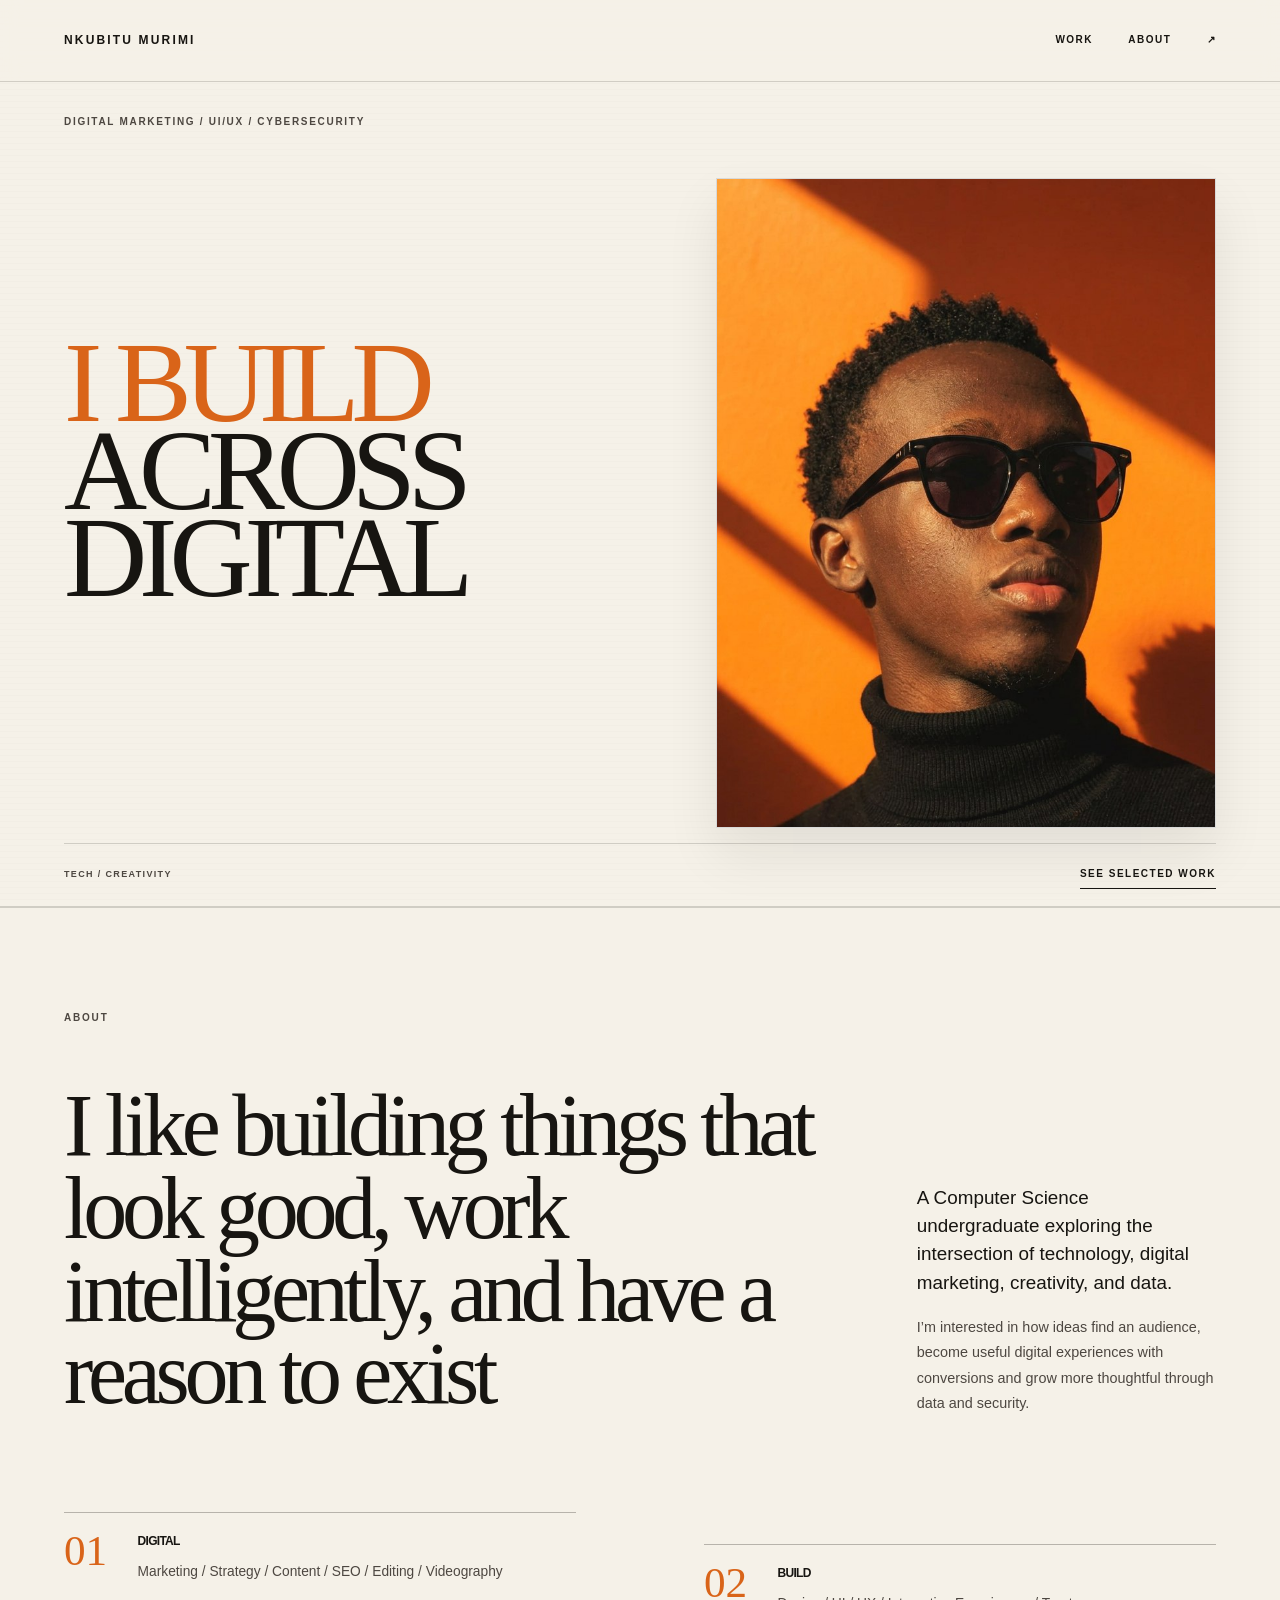
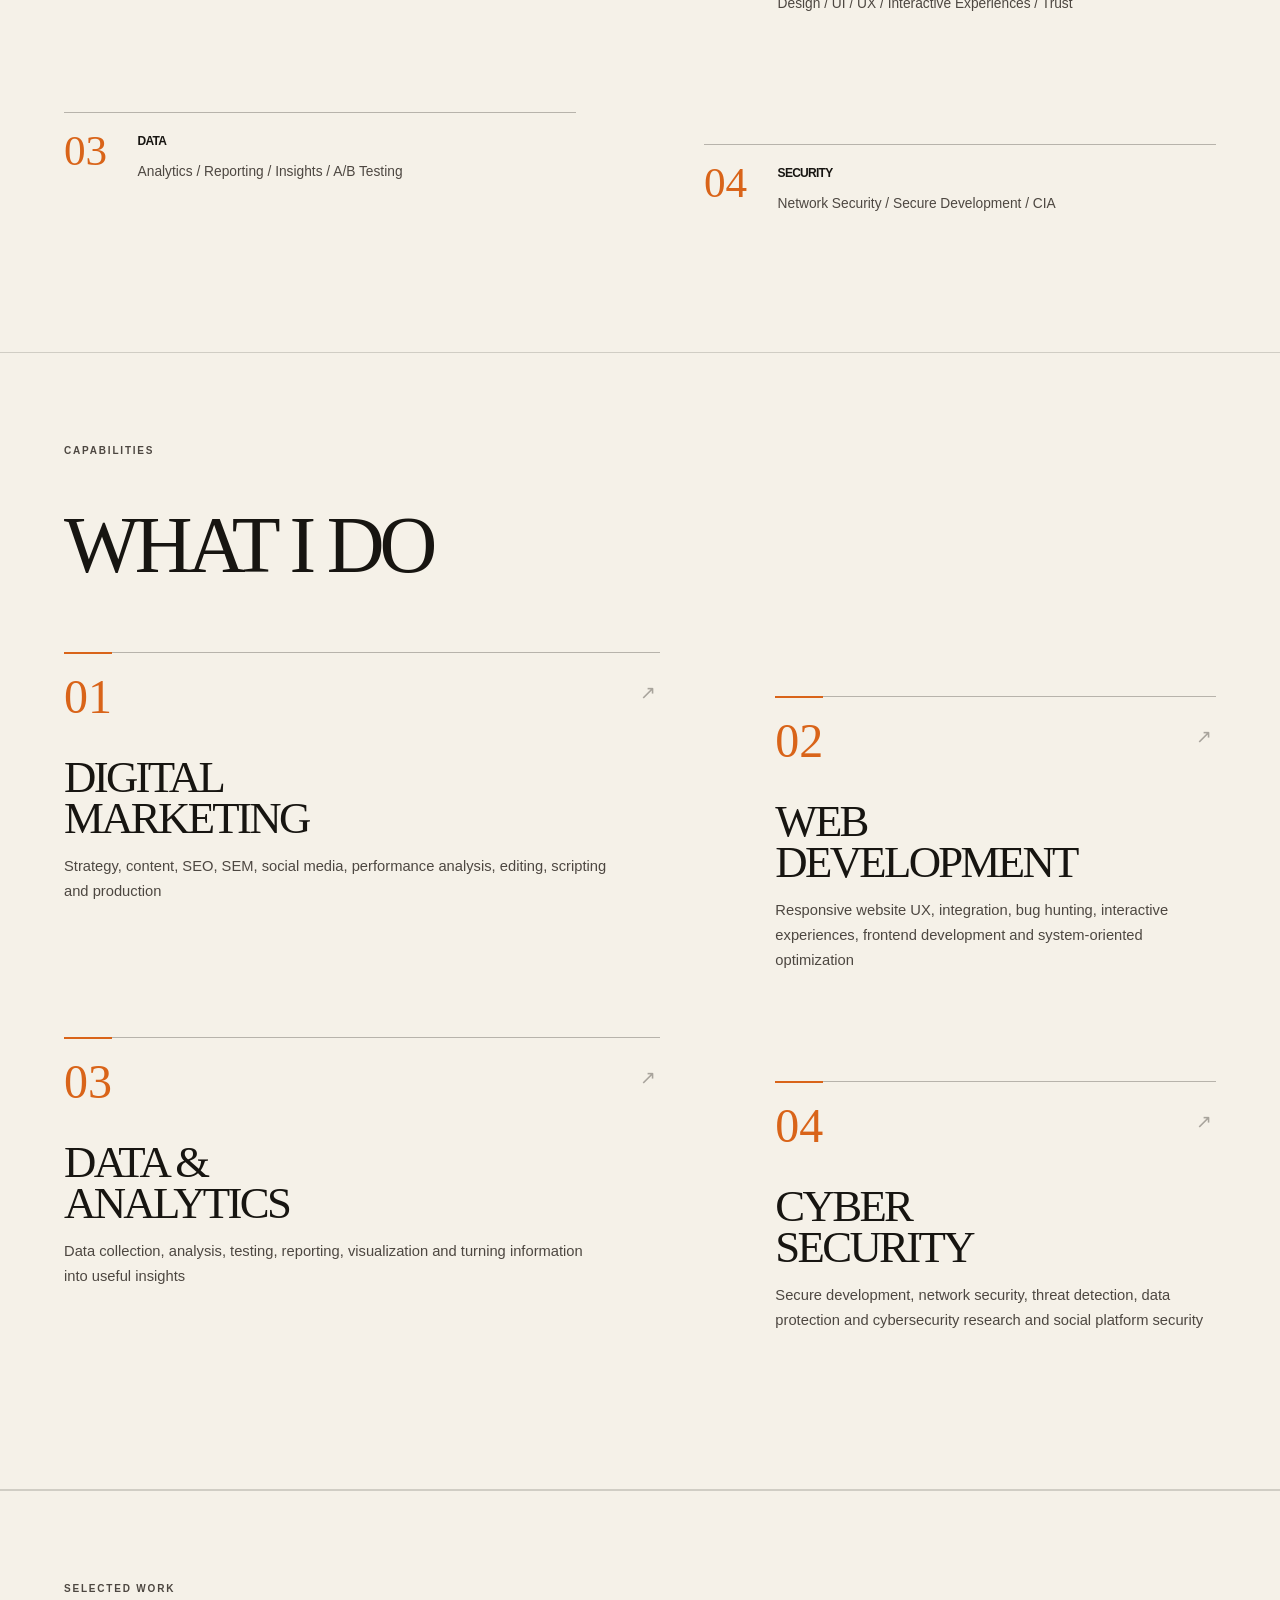
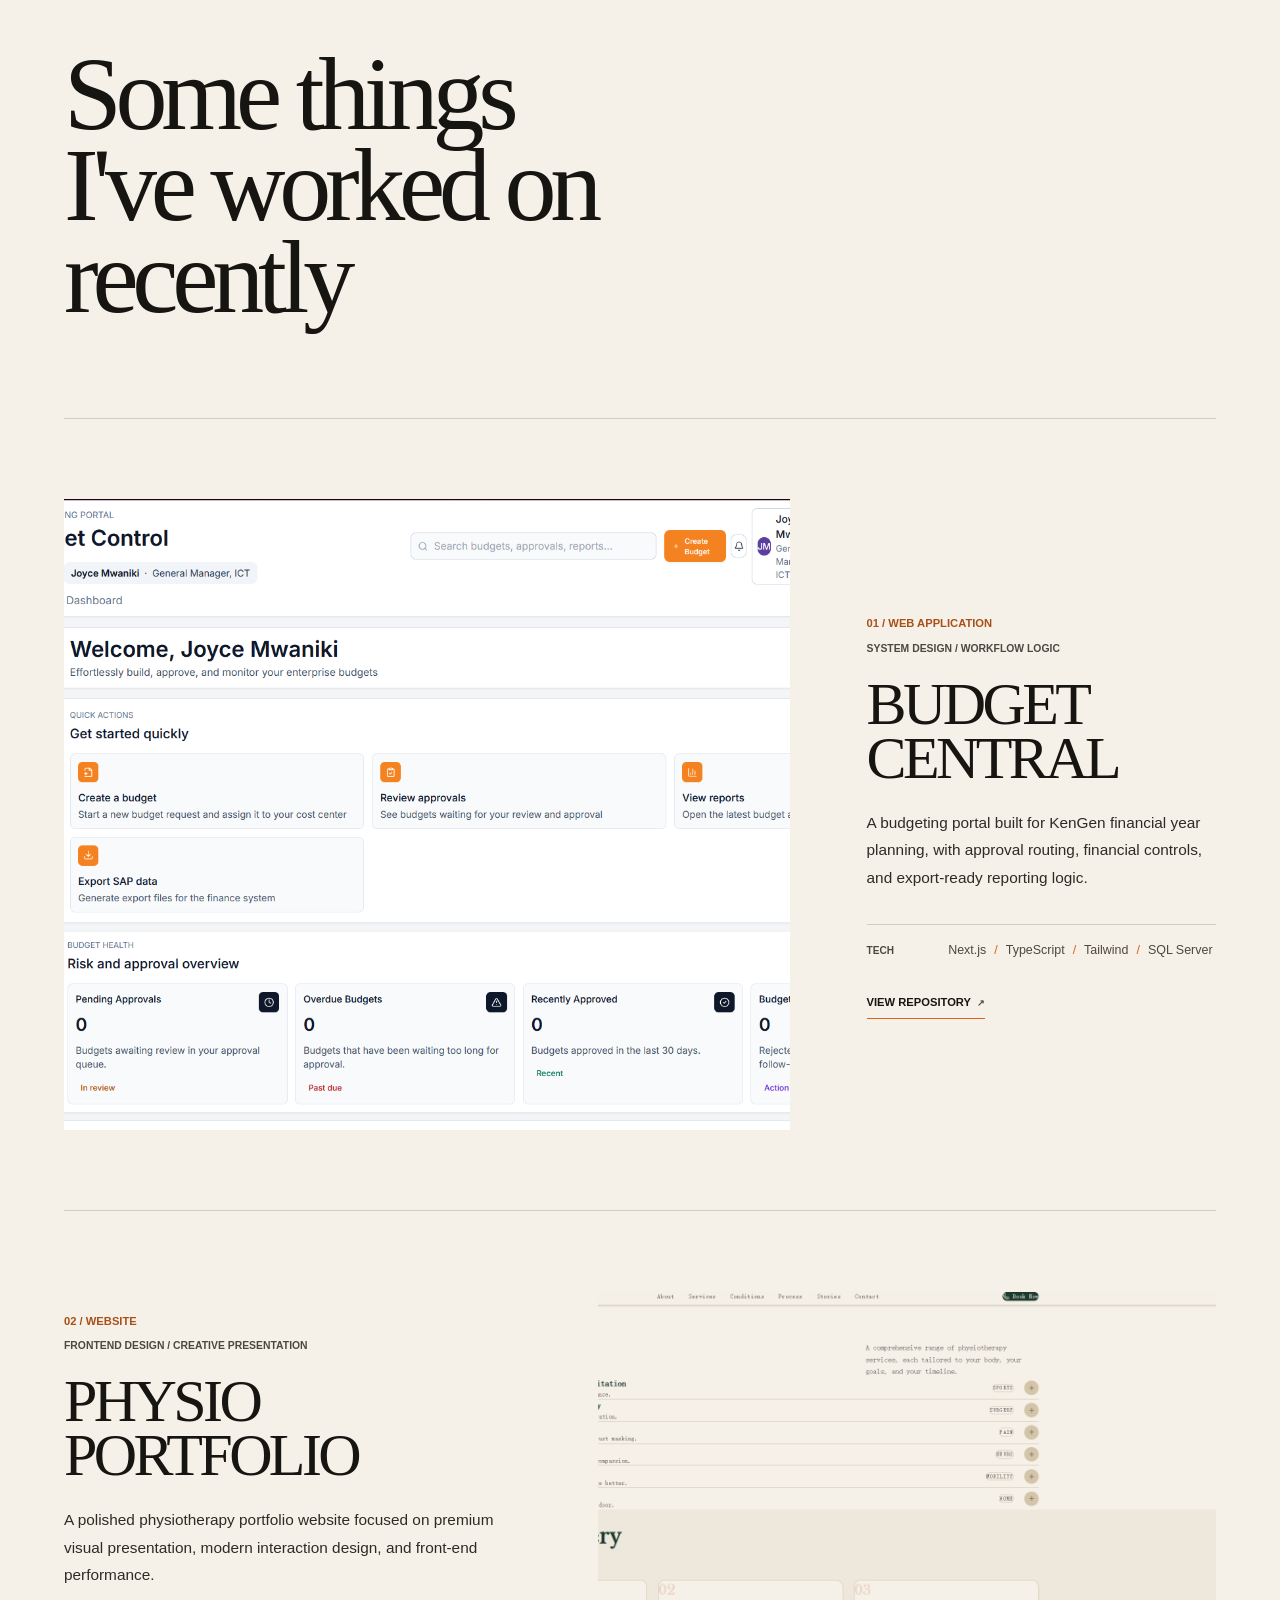
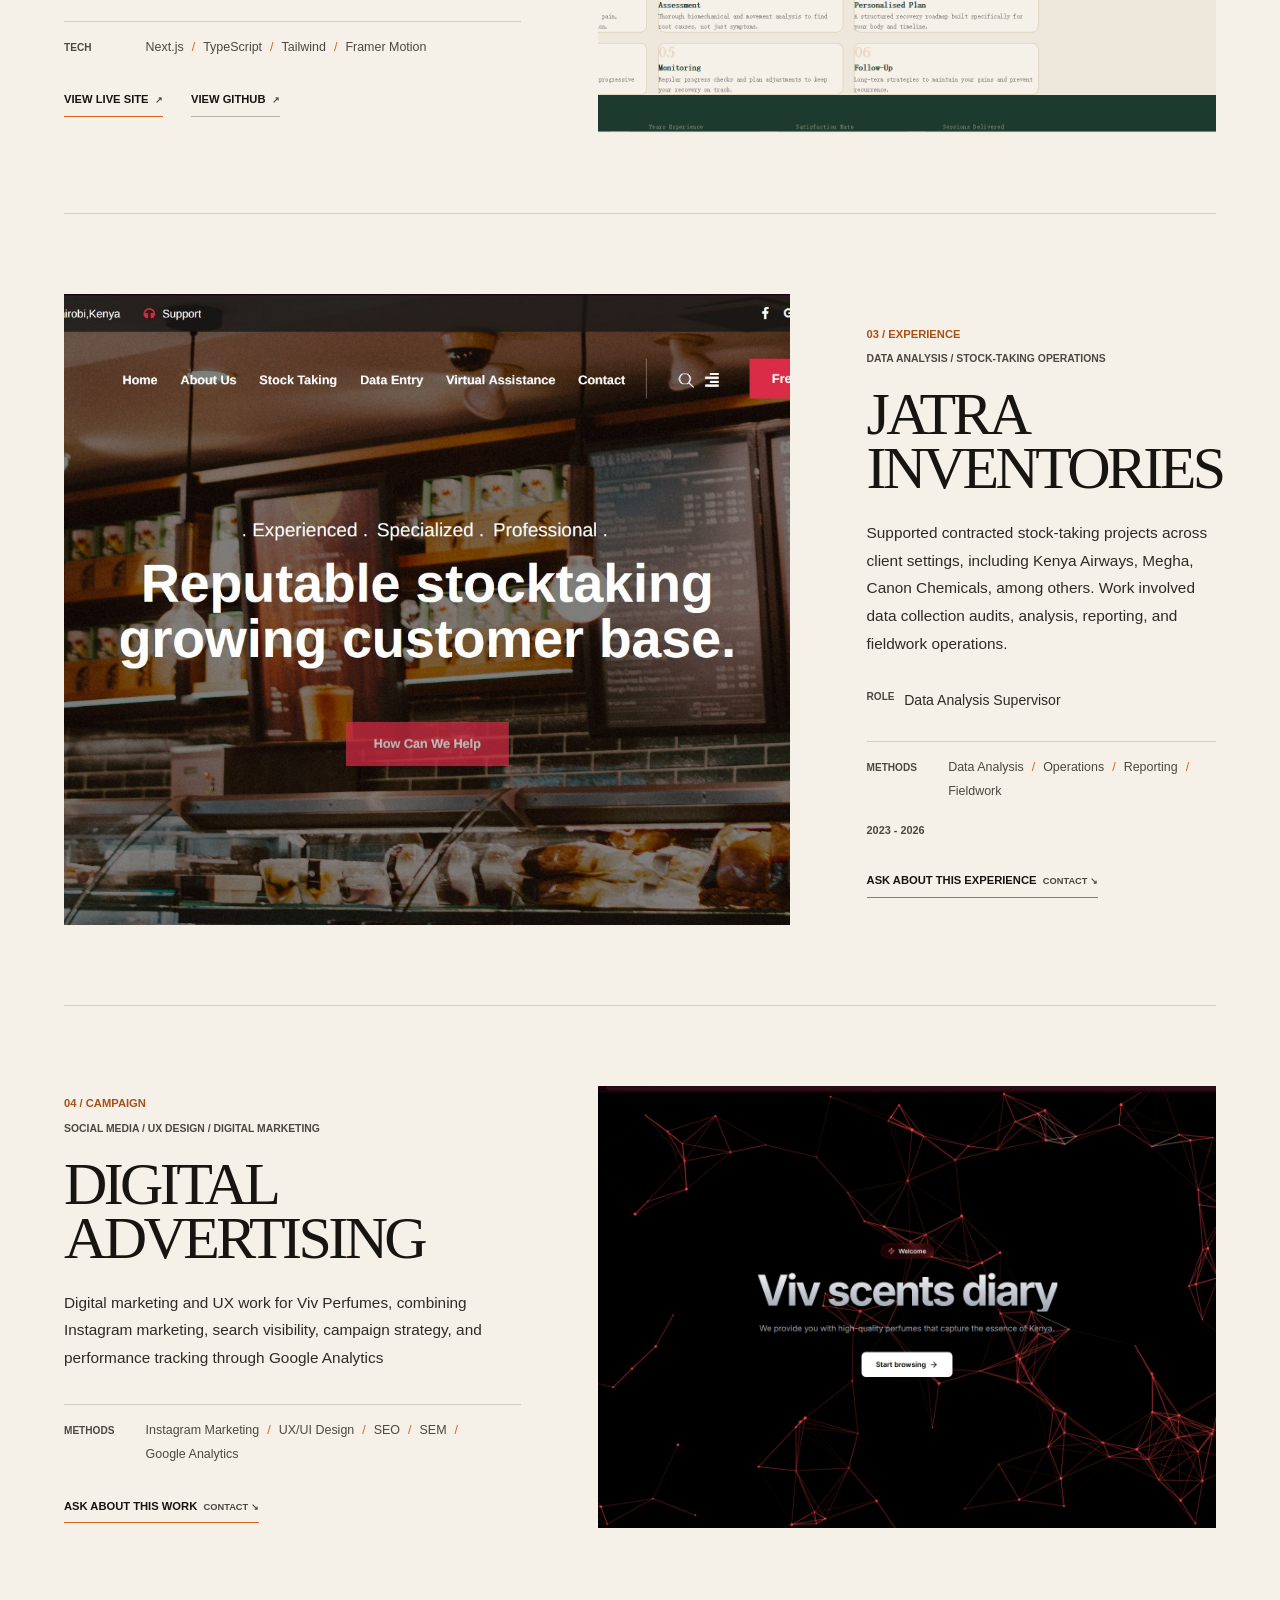
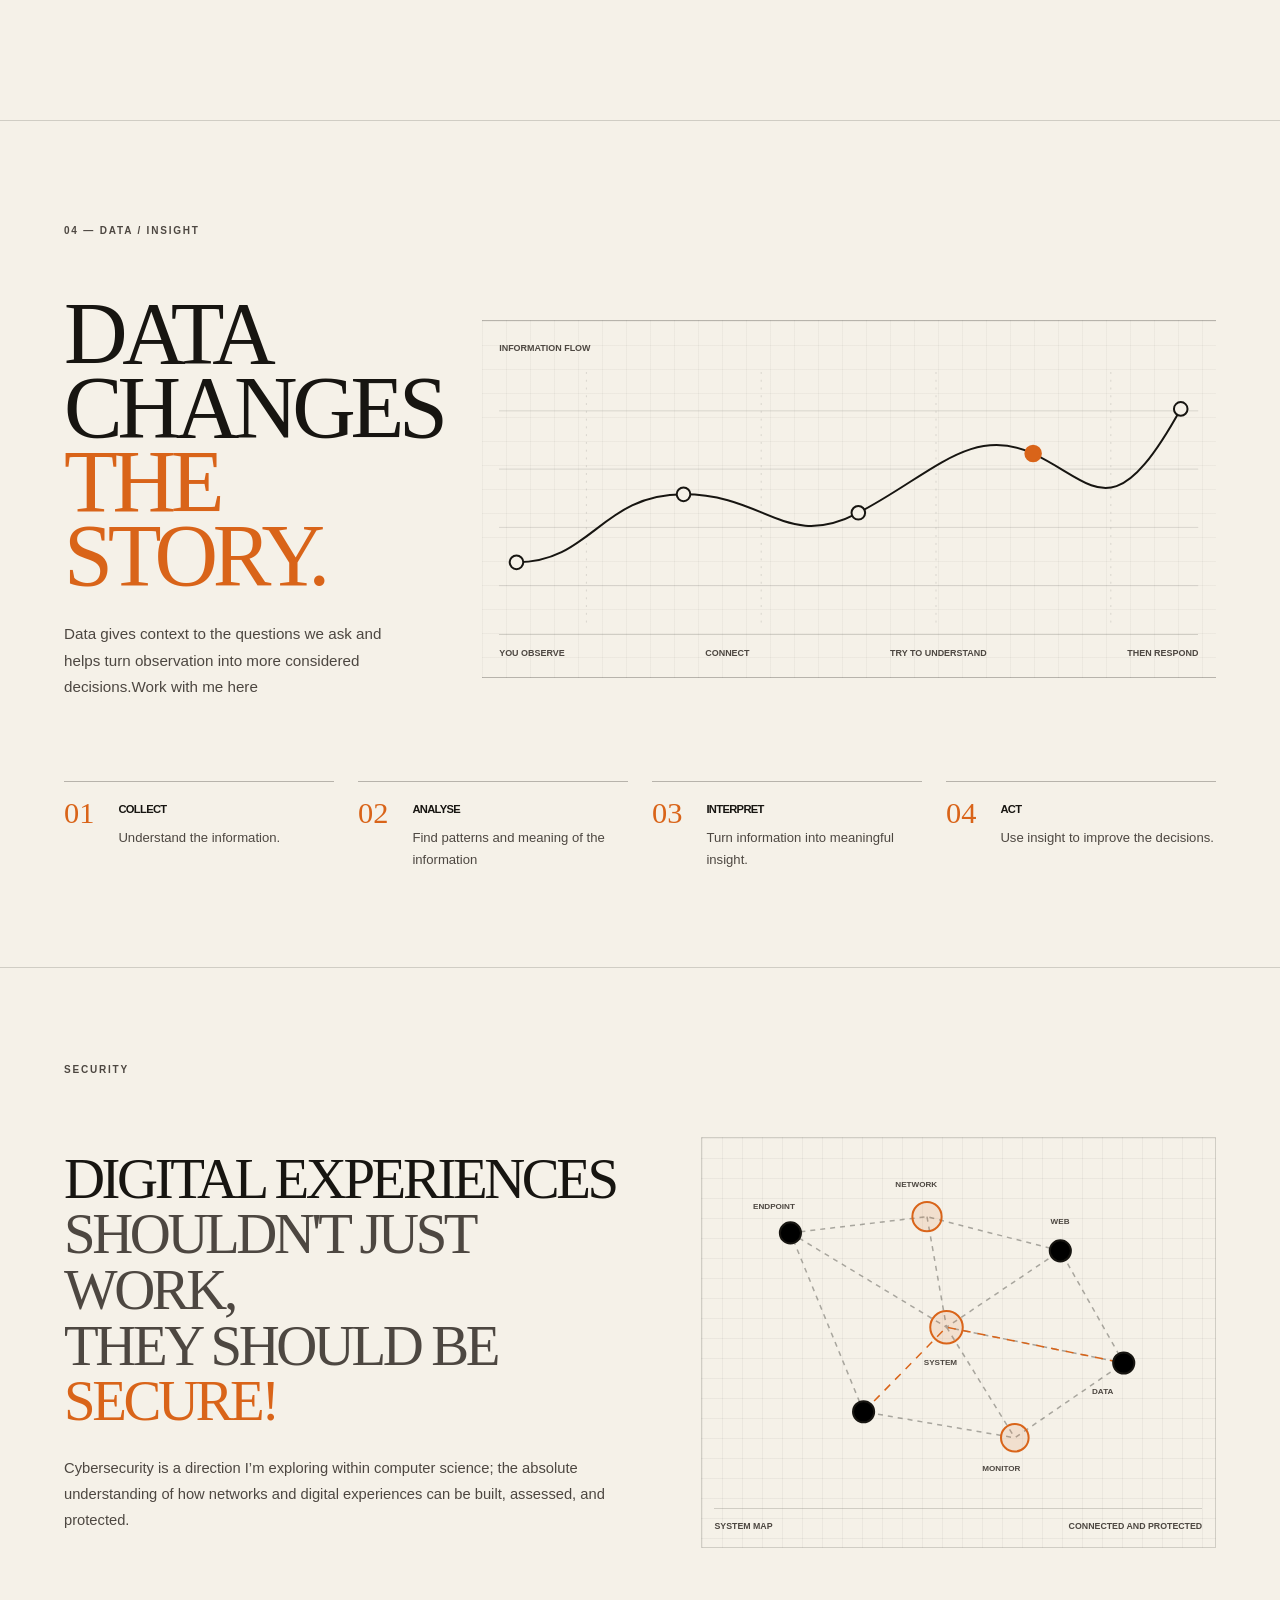
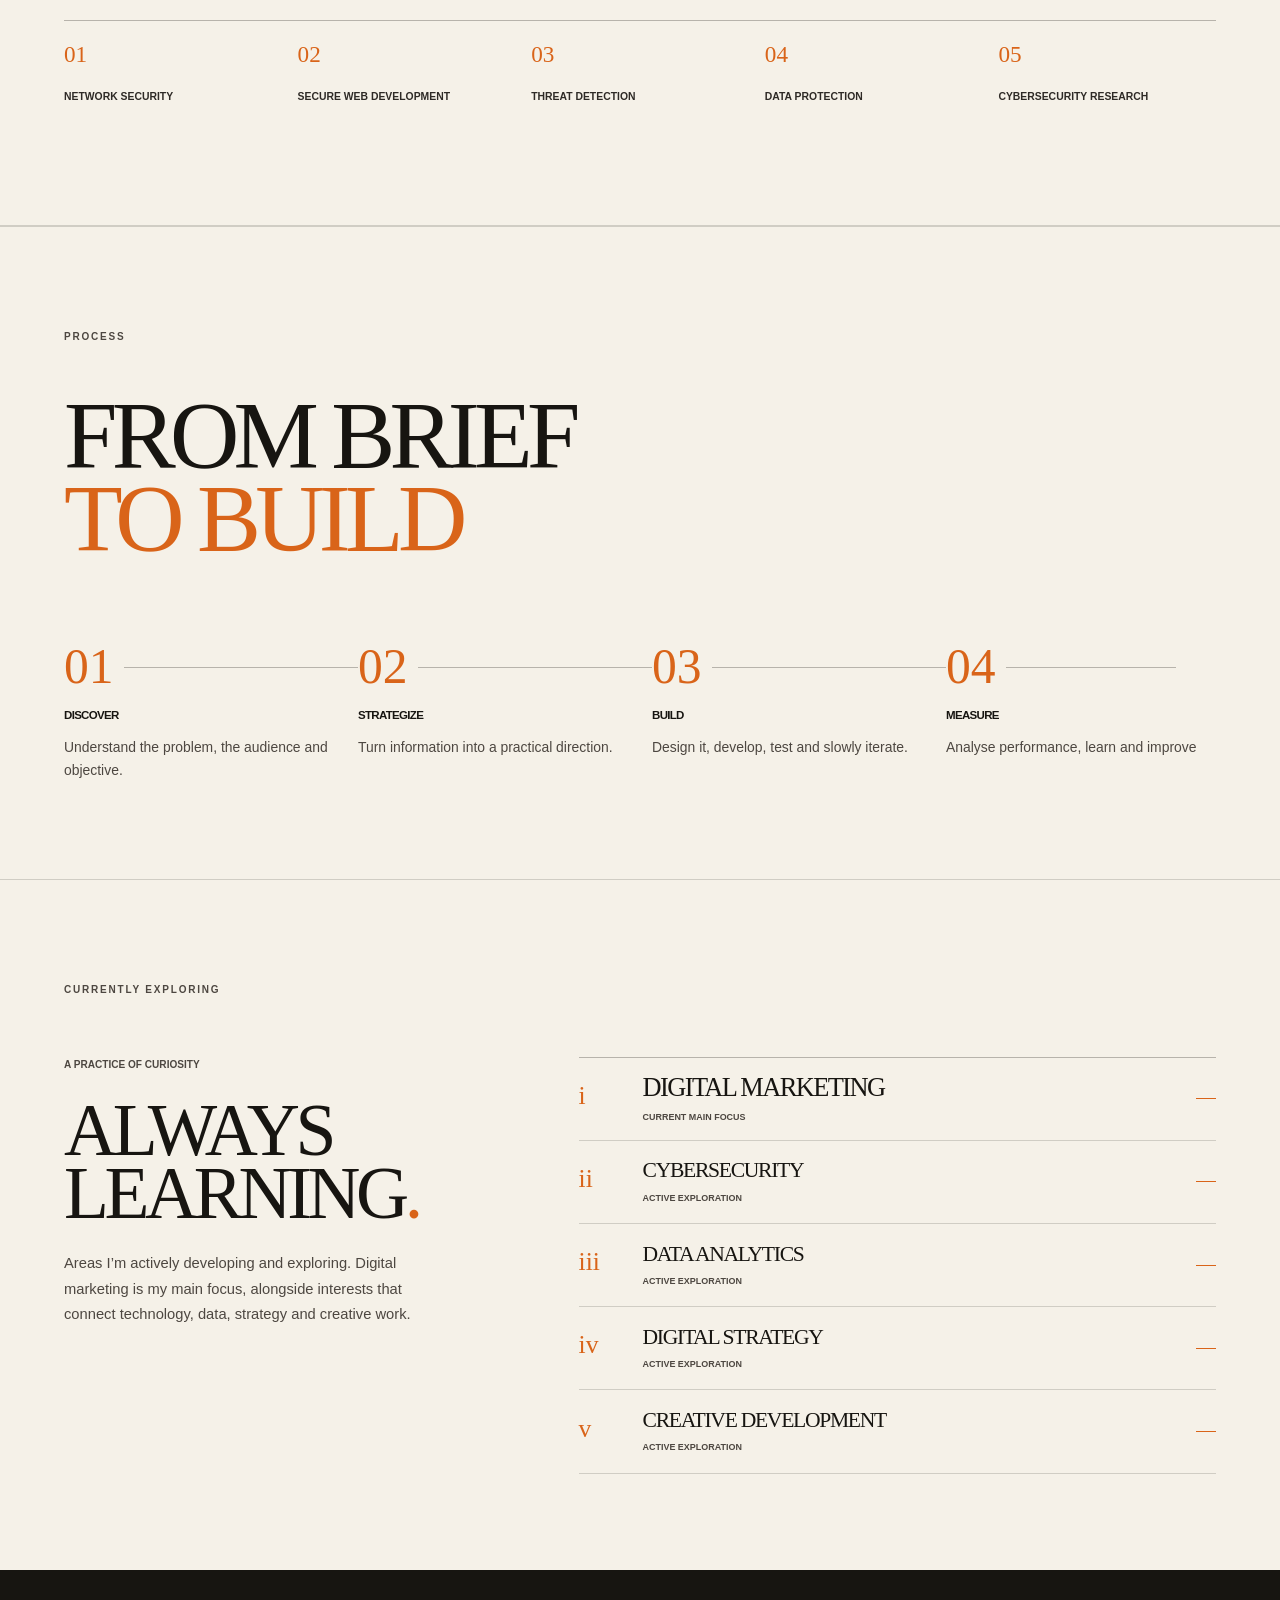
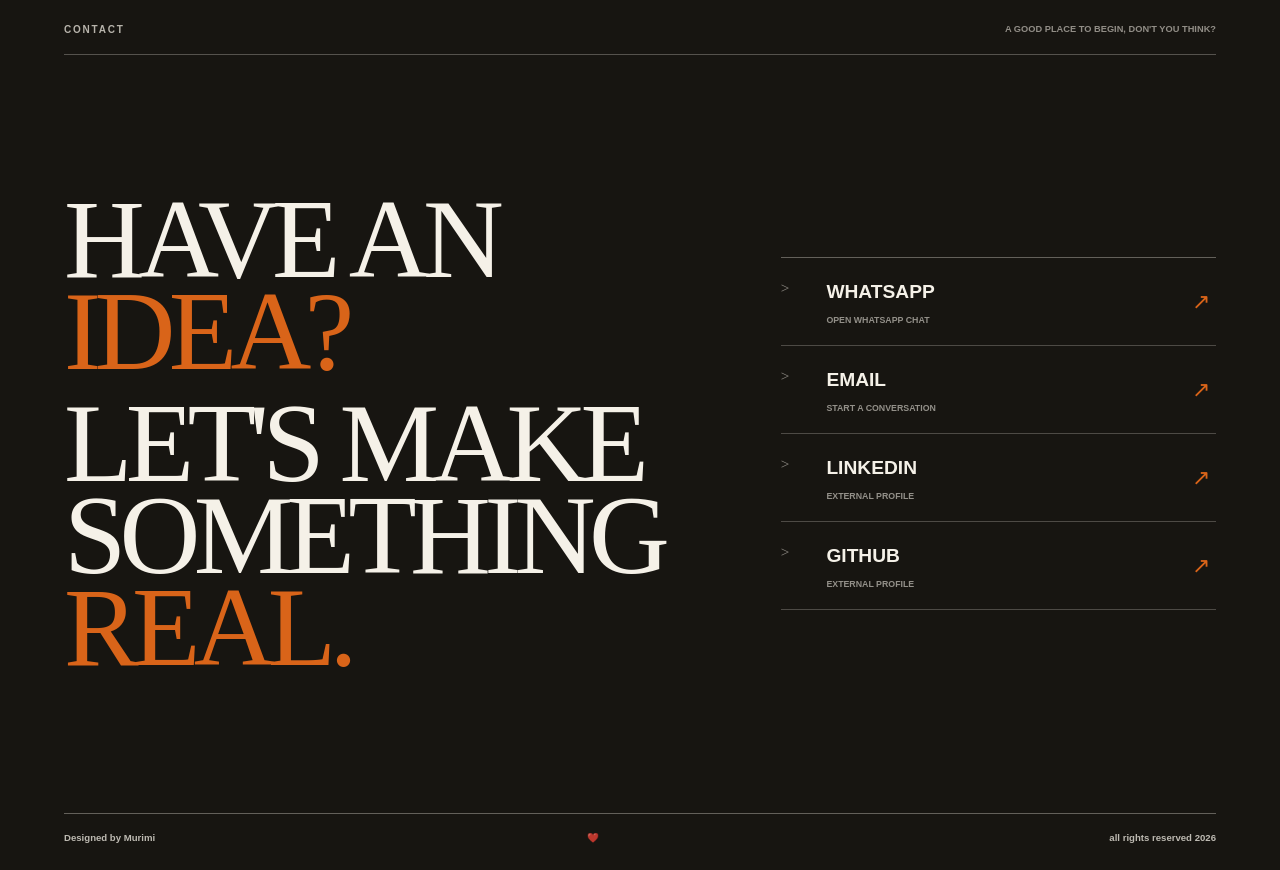
==== commit f03f1fc8: "Optimization and removal of dead code" ====
--- a/index.html
+++ b/index.html
@@ -3,8 +3,9 @@
 <head>
     <meta charset="UTF-8">
     <meta name="viewport" content="width=device-width, initial-scale=1.0">
-
-    <title>Nkubitu Murimi — Digital Marketing / UI/UX / Cybersecurity</title>
+    <meta name="description" content="Nkubitu Murimi is a Computer Science undergraduate working across technology, digital marketing, creative development, data analytics and cybersecurity.">
+
+    <title>Mr Murimi portfolio</title>
 
     <link rel="stylesheet" href="css/style.css">
 </head>
@@ -38,15 +39,15 @@
 
         <div class="hero-title">
             <h1>
-                <span>Code the system, </span><br>
-                 own the market
+                <span>I BUILD </span><br>
+                 ACROSS DIGITAL
             </h1>
         </div>
 
         <div class="hero-visual">
 
             <div class="hero-image">
-                <img src="assets/images/Main hero image.png" alt="Portrait of Nkubitu Murimi" class="hero-image-photo">
+                <img src="assets/images/Main hero image.jpg" alt="Portrait of Nkubitu Murimi" class="hero-image-photo" width="768" height="1376" fetchpriority="high" decoding="async">
             </div>
 
         </div>
@@ -54,7 +55,7 @@
     </div>
 
     <div class="hero-footer">
-        <span>Digital / Tech / Creative</span>
+        <span>Tech / Creativity</span>
         <a href="#work" class="text-link">See selected work</a>
     </div>
 
@@ -63,15 +64,15 @@
 
         <!-- ABOUT INTRO -->
         <section class="intro homepage-intro" aria-labelledby="about-statement">
-            <div class="section-label">01 <span aria-hidden="true">—</span> ABOUT</div>
+            <div class="section-label"></span> ABOUT</div>
 
             <div class="intro-content">
                 <div class="intro-lead" data-reveal>
-                    <h2 class="intro-statement" id="about-statement">I like building things that look good, work intelligently, and have a reason to exist.</h2>
+                    <h2 class="intro-statement" id="about-statement">I like building things that look good, work intelligently, and have a reason to exist</h2>
 
                     <div class="intro-copy">
                         <p class="intro-identity">A Computer Science undergraduate exploring the intersection of technology, digital marketing, creativity, and data.</p>
-                        <p class="intro-context">I’m interested in how ideas find an audience, become useful digital experiences, and grow more thoughtful through data and security.</p>
+                        <p class="intro-context">I’m interested in how ideas find an audience, become useful digital experiences with conversions and grow more thoughtful through data and security.</p>
                     </div>
                 </div>
 
@@ -80,28 +81,28 @@
                         <span class="discipline-number" aria-hidden="true">01</span>
                         <div>
                             <h3>DIGITAL</h3>
-                            <p>Marketing / Strategy / Content / SEO</p>
+                            <p>Marketing / Strategy / Content / SEO / Editing / Videography</p>
                         </div>
                     </li>
                     <li class="about-discipline" data-reveal>
                         <span class="discipline-number" aria-hidden="true">02</span>
                         <div>
                             <h3>BUILD</h3>
-                            <p>Web / UI / UX / Interactive Experiences</p>
+                            <p>Design / UI / UX / Interactive Experiences / Trust</p>
                         </div>
                     </li>
                     <li class="about-discipline" data-reveal>
                         <span class="discipline-number" aria-hidden="true">03</span>
                         <div>
                             <h3>DATA</h3>
-                            <p>Analytics / Reporting / Insights</p>
+                            <p>Analytics / Reporting / Insights / A/B Testing</p>
                         </div>
                     </li>
                     <li class="about-discipline" data-reveal>
                         <span class="discipline-number" aria-hidden="true">04</span>
                         <div>
                             <h3>SECURITY</h3>
-                            <p>Cybersecurity / Secure Development / Networks</p>
+                            <p>Network Security / Secure Development / CIA</p>
                         </div>
                     </li>
                 </ol>
@@ -110,10 +111,10 @@
 
         <!-- CAPABILITIES -->
         <section class="capabilities" aria-labelledby="capabilities-heading">
-            <div class="section-label">02 <span aria-hidden="true">—</span> CAPABILITIES</div>
+            <div class="section-label"></span> CAPABILITIES</div>
 
             <div class="capabilities-heading" data-reveal>
-                <h2 id="capabilities-heading">WHAT I BRING<br>TO THE TABLE</h2>
+                <h2 id="capabilities-heading">WHAT I DO</h2>
             </div>
 
             <div class="capability-grid">
@@ -123,7 +124,7 @@
                         <span class="capability-mark" aria-hidden="true">↗</span>
                     </div>
                     <h3>DIGITAL<br>MARKETING</h3>
-                    <p>Strategy, content, SEO, SEM, social media and performance analysis.</p>
+                    <p>Strategy, content, SEO, SEM, social media, performance analysis, editing, scripting and production</p>
                 </article>
 
                 <article class="capability" data-reveal>
@@ -132,7 +133,7 @@
                         <span class="capability-mark" aria-hidden="true">↗</span>
                     </div>
                     <h3>WEB<br>DEVELOPMENT</h3>
-                    <p>Responsive websites, interactive experiences, frontend development and system-oriented thinking.</p>
+                    <p>Responsive website UX, integration, bug hunting, interactive experiences, frontend development and system-oriented optimization</p>
                 </article>
 
                 <article class="capability" data-reveal>
@@ -141,7 +142,7 @@
                         <span class="capability-mark" aria-hidden="true">↗</span>
                     </div>
                     <h3>DATA &amp;<br>ANALYTICS</h3>
-                    <p>Data collection, analysis, reporting, visualization and turning information into useful insights.</p>
+                    <p>Data collection, analysis, testing, reporting, visualization and turning information into useful insights</p>
                 </article>
 
                 <article class="capability" data-reveal>
@@ -150,194 +151,348 @@
                         <span class="capability-mark" aria-hidden="true">↗</span>
                     </div>
                     <h3>CYBER<br>SECURITY</h3>
-                    <p>Secure development, network security, threat detection, data protection and cybersecurity research.</p>
+                    <p>Secure development, network security, threat detection, data protection and cybersecurity research and social platform security</p>
                 </article>
             </div>
         </section>
 
         <!-- WORK -->
-        <section class="work" id="work">
-
-            <div class="section-label">
-               03
-            </div>
-
-            <div class="work-heading">
-                <h2>SOME<br><em>HIGHLIGHTS</em></h2>
-            </div>
-
-
-            <!-- PROJECT 1 -->
-            <article class="project">
-
-                <div class="project-image budget-image">
-                    <img src="assets/images/Budget central.png" alt="Budget Central ICT budgeting portal dashboard" class="budget-image-photo">
-                </div>
-
-                <div class="project-info">
-
-                    <span class="project-number">01 / 03</span>
-
-                    <h3>Budget Central</h3>
-
-                    <p class="project-type">
-                        WEB APPLICATION / SYSTEM DESIGN / WORKFLOW LOGIC
-                    </p>
-
-                    <p>
-                        A budgeting portal built for KenGen ICT annual planning, with approval routing,
-                        financial controls, and export-ready reporting logic.
-                    </p>
-
-                    <div class="tags">
-                        <span>Next.js</span>
-                        <span>TypeScript</span>
-                        <span>Tailwind</span>
-                        <span>SQL Server</span>
-                    </div>
-
-                    <a href="https://github.com/Rimmie003/Budget-planner" class="text-link" target="_blank" rel="noreferrer">
-                        View on GitHub →
+        <section class="work" id="work" aria-labelledby="work-heading">
+            <div class="section-label"></span> SELECTED WORK</div>
+
+            <div class="work-heading" data-reveal>
+                <h2 id="work-heading">Some things<br>I've worked on<br> recently</span></h2>
+            </div>
+
+            <div class="projects-list">
+                <article class="project project--feature" data-reveal>
+                    <a class="project-visual project-visual--budget" href="https://github.com/Rimmie003/Budget-planner" target="_blank" rel="noreferrer" aria-label="Open Budget Central on GitHub">
+                        <img src="assets/images/Budget central.png" alt="" width="1920" height="960" loading="lazy" decoding="async">
+                        <span class="project-visual-note">OPEN REPOSITORY <span aria-hidden="true">↗</span></span>
                     </a>
 
-                </div>
-
-            </article>
-
-
-            <!-- PROJECT 2 -->
-            <article class="project reverse">
-
-                <div class="project-image">
-                    <img src="assets/images/Physio website.png" alt="Services page from the Physio Portfolio website" class="project-image-photo">
-                </div>
-
-                <div class="project-info">
-
-                    <span class="project-number">02 / 03</span>
-
-                    <h3>Physio Portfolio</h3>
-
-                    <p class="project-type">
-                        WEBSITE / FRONTEND DESIGN / CREATIVE PRESENTATION
-                    </p>
-
-                    <p>
-                        A polished physiotherapy portfolio website focused on premium visual presentation,
-                        modern interaction design, and front-end performance.
-                    </p>
-
-                    <div class="tags">
-                        <span>Next.js</span>
-                        <span>TypeScript</span>
-                        <span>Tailwind</span>
-                        <span>Framer Motion</span>
-                    </div>
-
-                    <a href="https://mahlonobama.vercel.app/" class="text-link" target="_blank" rel="noreferrer">
-                        View Live   
+                    <div class="project-info">
+                        <p class="project-number">01 <span aria-hidden="true">/</span> WEB APPLICATION</p>
+                        <p class="project-type">SYSTEM DESIGN / WORKFLOW LOGIC</p>
+                        <h3>BUDGET<br>CENTRAL</h3>
+                        <p class="project-description">A budgeting portal built for KenGen financial year planning, with approval routing, financial controls, and export-ready reporting logic.</p>
+
+                        <div class="project-meta">
+                            <span class="project-meta-label">TECH</span>
+                            <ul class="tags">
+                                <li>Next.js</li>
+                                <li>TypeScript</li>
+                                <li>Tailwind</li>
+                                <li>SQL Server</li>
+                            </ul>
+                        </div>
+
+                        <div class="project-actions">
+                            <a class="project-action" href="https://github.com/Rimmie003/Budget-planner" target="_blank" rel="noreferrer">VIEW REPOSITORY <span> ↗</span></a>
+                        </div>
+                    </div>
+                </article>
+
+                <article class="project project--reverse project--compact" data-reveal>
+                    <a class="project-visual project-visual--physio" href="https://mahlonobama.vercel.app/" target="_blank" rel="noreferrer" aria-label="Visit the Physio Portfolio website">
+                        <img src="assets/images/Physio website.png" alt="" width="1920" height="952" loading="lazy" decoding="async">
+                        <span class="project-visual-note">VISIT LIVE SITE <span aria-hidden="true">↗</span></span>
                     </a>
 
-                    <a href="https://github.com/Rimmie003/Physio-portfolio" class="text-link" target="_blank" rel="noreferrer">
-                        View on GitHub →
-                    </a>
-                </div>
-
-            </article>
-
-
-            <!-- PROJECT 3 -->
-            <article class="project">
-
-                <div class="project-image jatra-image">
-                    <img src="assets/images/Jatra inventories.png" alt="Jatra Inventories stock-taking services website" class="jatra-image-photo">
-                </div>
-
-                <div class="project-info">
-
-                    <span class="project-number">03 / 03</span>
-
-                    <h3>Jatra Inventories</h3>
-
-                    <p class="project-type">
-                        EXPERIENCE / DATA ANALYSIS / STOCK-TAKING OPERATIONS
-                    </p>
-
-                    <p>
-                        Worked as a Data Analysis Supervisor with Jatra Inventories, supporting stock-taking
-                        projects across multiple client settings and contracted assignments. Some of the biggest clients I worked with include Kenya Airways, Megha, Canon chemicals among others. My work involved data collected audit, analysis, reporting, and fieldwork operations.
-                    </p>
-
-                    <div class="tags">
-                        <span>Data Analysis</span>
-                        <span>Operations</span>
-                        <span>Reporting</span>
-                        <span>Fieldwork</span>
-                    </div>
-
-                    <p class="project-date">2023 - 2026</p>
-
-                </div>
-
-            </article>
-
-            <!-- PROJECT 4 -->
-            <article class="project reverse">
-
-                <div class="project-image digital-advertising-image">
-                    <img src="assets/images/Websites created.png" alt="Viv Scents Diary perfume website homepage" class="digital-advertising-image-photo">
-                </div>
-
-                <div class="project-info">
-
-                    <span class="project-number">04 / 04</span>
-
-                    <h3>Digital Advertising</h3>
-
-                    <p class="project-type">
-                        SOCIAL MEDIA / UX DESIGN / DIGITAL MARKETING
-                    </p>
-
-                    <p>
-                        Digital marketing and UX work designed for Viv Perfumes, combining Instagram marketing,
-                        search visibility, campaign strategy, and performance tracking through Google Analytics.
-                    </p>
-
-                    <div class="tags">
-                        <span>Instagram Marketing</span>
-                        <span>UX/UI Design</span>
-                        <span>SEO</span>
-                        <span>SEM</span>
-                        <span>Google Analytics</span>
-                    </div>
-
-                </div>
-
-            </article>
-
+                    <div class="project-info">
+                        <p class="project-number">02 <span aria-hidden="true">/</span> WEBSITE</p>
+                        <p class="project-type">FRONTEND DESIGN / CREATIVE PRESENTATION</p>
+                        <h3>PHYSIO<br>PORTFOLIO</h3>
+                        <p class="project-description">A polished physiotherapy portfolio website focused on premium visual presentation, modern interaction design, and front-end performance.</p>
+
+                        <div class="project-meta">
+                            <span class="project-meta-label">TECH</span>
+                            <ul class="tags">
+                                <li>Next.js</li>
+                                <li>TypeScript</li>
+                                <li>Tailwind</li>
+                                <li>Framer Motion</li>
+                            </ul>
+                        </div>
+
+                        <div class="project-actions">
+                            <a class="project-action" href="https://mahlonobama.vercel.app/" target="_blank" rel="noreferrer">VIEW LIVE SITE <span> ↗</span></a>
+                            <a class="project-action project-action--secondary" href="https://github.com/Rimmie003/Physio-portfolio" target="_blank" rel="noreferrer">VIEW GITHUB <span> ↗</span></a>
+                        </div>
+                    </div>
+                </article>
+
+                <article class="project project--feature project--jatra" data-reveal>
+                    <div class="project-visual project-visual--jatra">
+                        <img src="assets/images/Jatra inventories.jpg" alt="Jatra Inventories stock-taking services website" width="1920" height="888" loading="lazy" decoding="async">
+                        <span class="project-visual-note">DATA / FIELD OPERATIONS</span>
+                    </div>
+
+                    <div class="project-info">
+                        <p class="project-number">03 <span aria-hidden="true">/</span> EXPERIENCE</p>
+                        <p class="project-type">DATA ANALYSIS / STOCK-TAKING OPERATIONS</p>
+                        <h3>JATRA<br>INVENTORIES</h3>
+                        <p class="project-description">Supported contracted stock-taking projects across client settings, including Kenya Airways, Megha, Canon Chemicals, among others. Work involved data collection audits, analysis, reporting, and fieldwork operations.</p>
+
+                        <p class="project-role"><span>ROLE</span> Data Analysis Supervisor</p>
+
+                        <div class="project-meta">
+                            <span class="project-meta-label">METHODS</span>
+                            <ul class="tags">
+                                <li>Data Analysis</li>
+                                <li>Operations</li>
+                                <li>Reporting</li>
+                                <li>Fieldwork</li>
+                            </ul>
+                        </div>
+
+                        <p class="project-date">2023 - 2026</p>
+                        <div class="project-actions">
+                            <a class="project-action" href="#contact">ASK ABOUT THIS EXPERIENCE <span>CONTACT ↘</span></a>
+                        </div>
+                    </div>
+                </article>
+
+                <article class="project project--reverse project--compact project--advertising" data-reveal>
+                    <div class="project-visual project-visual--advertising">
+                        <img src="assets/images/Websites created.png" alt="Viv Scents Diary perfume website homepage" width="1920" height="972" loading="lazy" decoding="async">
+                        <span class="project-visual-note">VIV PERFUMES / DIGITAL WORK</span>
+                    </div>
+
+                    <div class="project-info">
+                        <p class="project-number">04 <span aria-hidden="true">/</span> CAMPAIGN</p>
+                        <p class="project-type">SOCIAL MEDIA / UX DESIGN / DIGITAL MARKETING</p>
+                        <h3>DIGITAL<br>ADVERTISING</h3>
+                        <p class="project-description">Digital marketing and UX work for Viv Perfumes, combining Instagram marketing, search visibility, campaign strategy, and performance tracking through Google Analytics</p>
+
+                        <div class="project-meta">
+                            <span class="project-meta-label">METHODS</span>
+                            <ul class="tags">
+                                <li>Instagram Marketing</li>
+                                <li>UX/UI Design</li>
+                                <li>SEO</li>
+                                <li>SEM</li>
+                                <li>Google Analytics</li>
+                            </ul>
+                        </div>
+
+                        <div class="project-actions">
+                            <a class="project-action" href="#contact">ASK ABOUT THIS WORK <span>CONTACT ↘</span></a>
+                        </div>
+                    </div>
+                </article>
+            </div>
+        </section>
+
+        <!-- DATA / INSIGHT -->
+        <section class="data-insight" aria-labelledby="data-insight-heading">
+            <div class="section-label">04 <span aria-hidden="true">—</span> DATA / INSIGHT</div>
+
+            <div class="data-insight-layout">
+                <div class="data-insight-intro" data-reveal>
+                    <h2 id="data-insight-heading">DATA<br>CHANGES<br><span>THE STORY.</span></h2>
+                    <p>Data gives context to the questions we ask and helps turn observation into more considered decisions.Work with me here</p>
+                </div>
+
+                <div class="data-diagram" data-reveal aria-hidden="true">
+                    <div class="data-diagram-labels">
+                        <span>INFORMATION FLOW</span>
+
+                    </div>
+                    <svg viewBox="0 0 720 260" preserveAspectRatio="none">
+                        <path class="data-grid-line" d="M0 40H720 M0 100H720 M0 160H720 M0 220H720" />
+                        <path class="data-grid-line data-grid-vertical" d="M90 0V260 M270 0V260 M450 0V260 M630 0V260" />
+                        <path class="data-route" d="M18 196 C95 196 105 126 190 126 S295 184 370 145 S486 54 550 84 S632 164 702 38" />
+                        <circle class="data-point" cx="18" cy="196" r="7" />
+                        <circle class="data-point" cx="190" cy="126" r="7" />
+                        <circle class="data-point" cx="370" cy="145" r="7" />
+                        <circle class="data-point data-point--accent" cx="550" cy="84" r="8" />
+                        <circle class="data-point" cx="702" cy="38" r="7" />
+                    </svg>
+                    <div class="data-diagram-footer"><span>YOU OBSERVE</span><span> CONNECT</span><span>TRY TO UNDERSTAND</span><span>THEN RESPOND</span></div>
+                </div>
+            </div>
+
+            <ol class="data-process" aria-label="How I use data">
+                <li data-reveal>
+                    <span class="data-step-number">01</span>
+                    <div><h3>COLLECT</h3><p>Understand the information.</p></div>
+                </li>
+                <li data-reveal>
+                    <span class="data-step-number">02</span>
+                    <div><h3>ANALYSE</h3><p>Find patterns and meaning of the information</p></div>
+                </li>
+                <li data-reveal>
+                    <span class="data-step-number">03</span>
+                    <div><h3>INTERPRET</h3><p>Turn information into meaningful insight.</p></div>
+                </li>
+                <li data-reveal>
+                    <span class="data-step-number">04</span>
+                    <div><h3>ACT</h3><p>Use insight to improve the decisions.</p></div>
+                </li>
+            </ol>
+        </section>
+
+        <!-- SECURITY -->
+        <section class="security" aria-labelledby="security-heading">
+            <div class="section-label"></span> SECURITY</div>
+
+            <div class="security-layout">
+                <div class="security-intro" data-reveal>
+                    <h2 id="security-heading">DIGITAL EXPERIENCES<br><span>SHOULDN'T JUST WORK,</span><br><span class="security-subline">THEY SHOULD BE</span><br><span class="security-accent">SECURE!</span></h2>
+                    <p>Cybersecurity is a direction I’m exploring within computer science; the absolute understanding of how networks and digital experiences can be built, assessed, and protected.</p>
+                </div>
+
+                <figure class="security-map" data-reveal aria-label="Abstract network diagram">
+                    <svg viewBox="0 0 600 440" role="img" aria-labelledby="security-map-title">
+                        <title id="security-map-title">Connected devices, web systems, and protected data</title>
+                        <path class="network-link" d="M94 102L262 82L426 124L504 262L370 354L184 322L94 102M262 82L286 218L426 124M286 218L370 354M94 102L286 218L504 262" />
+                        <path class="network-link network-link--accent" d="M184 322L286 218L504 262" />
+                        <circle class="network-node" cx="94" cy="102" r="13" />
+                        <circle class="network-node network-node--core" cx="262" cy="82" r="18" />
+                        <circle class="network-node" cx="426" cy="124" r="13" />
+                        <circle class="network-node network-node--core" cx="286" cy="218" r="20" />
+                        <circle class="network-node" cx="504" cy="262" r="13" />
+                        <circle class="network-node" cx="184" cy="322" r="13" />
+                        <circle class="network-node network-node--core" cx="370" cy="354" r="17" />
+                        <text x="48" y="72">ENDPOINT</text>
+                        <text x="223" y="46">NETWORK</text>
+                        <text x="414" y="91">WEB</text>
+                        <text x="258" y="265">SYSTEM</text>
+                        <text x="465" y="300">DATA</text>
+                        <text x="330" y="395">MONITOR</text>
+                    </svg>
+                    <figcaption><span>SYSTEM MAP</span><span>CONNECTED AND PROTECTED</span></figcaption>
+                </figure>
+            </div>
+
+            <ul class="security-areas" aria-label="Cybersecurity areas of interest">
+                <li data-reveal><span>01</span>NETWORK SECURITY</li>
+                <li data-reveal><span>02</span>SECURE WEB DEVELOPMENT</li>
+                <li data-reveal><span>03</span>THREAT DETECTION</li>
+                <li data-reveal><span>04</span>DATA PROTECTION</li>
+                <li data-reveal><span>05</span>CYBERSECURITY RESEARCH</li>
+            </ul>
+        </section>
+
+        <!-- PROCESS -->
+        <section class="process-section" aria-labelledby="process-heading">
+            <div class="section-label"></span> PROCESS</div>
+
+            <div class="process-intro" data-reveal>
+                <h2 id="process-heading">FROM BRIEF<br><span>TO BUILD</span></h2>
+            </div>
+
+            <ol class="process-steps" aria-label="My process">
+                <li data-reveal>
+                    <span class="process-number">01</span>
+                    <div><h3>DISCOVER</h3><p>Understand the problem, the audience and objective.</p></div>
+                </li>
+                <li data-reveal>
+                    <span class="process-number">02</span>
+                    <div><h3>STRATEGIZE</h3><p>Turn information into a practical direction.</p></div>
+                </li>
+                <li data-reveal>
+                    <span class="process-number">03</span>
+                    <div><h3>BUILD</h3><p>Design it, develop, test and slowly iterate.</p></div>
+                </li>
+                <li data-reveal>
+                    <span class="process-number">04</span>
+                    <div><h3>MEASURE</h3><p>Analyse performance, learn and improve</p></div>
+                </li>
+            </ol>
+        </section>
+
+        <!-- CURRENTLY EXPLORING -->
+        <section class="exploring" aria-labelledby="exploring-heading">
+            <div class="section-label"></span> CURRENTLY EXPLORING</div>
+
+            <div class="exploring-layout">
+                <div class="exploring-intro" data-reveal>
+                    <p class="exploring-kicker">A PRACTICE OF CURIOSITY</p>
+                    <h2 id="exploring-heading">ALWAYS<br>LEARNING<span>.</span></h2>
+                    <p class="exploring-copy">Areas I’m actively developing and exploring. Digital marketing is my main focus, alongside interests that connect technology, data, strategy and creative work.</p>
+                    
+                </div>
+
+                <ul class="exploration-list" aria-label="Current learning and exploration areas">
+                    <li data-reveal>
+                        <span class="exploration-number">i</span>
+                        <div><h3>DIGITAL MARKETING</h3><p>CURRENT MAIN FOCUS</p></div>
+                        <span class="exploration-signal" aria-hidden="true"></span>
+                    </li>
+                    <li data-reveal>
+                        <span class="exploration-number">ii</span>
+                        <div><h3>CYBERSECURITY</h3><p>ACTIVE EXPLORATION</p></div>
+                        <span class="exploration-signal" aria-hidden="true"></span>
+                    </li>
+                    <li data-reveal>
+                        <span class="exploration-number">iii</span>
+                        <div><h3>DATA ANALYTICS</h3><p>ACTIVE EXPLORATION</p></div>
+                        <span class="exploration-signal" aria-hidden="true"></span>
+                    </li>
+                    <li data-reveal>
+                        <span class="exploration-number">iv</span>
+                        <div><h3>DIGITAL STRATEGY</h3><p>ACTIVE EXPLORATION</p></div>
+                        <span class="exploration-signal" aria-hidden="true"></span>
+                    </li>
+                    <li data-reveal>
+                        <span class="exploration-number">v</span>
+                        <div><h3>CREATIVE DEVELOPMENT</h3><p>ACTIVE EXPLORATION</p></div>
+                        <span class="exploration-signal" aria-hidden="true"></span>
+                    </li>
+                </ul>
+            </div>
         </section>
 
 
         <!-- CONTACT -->
-        <section class="contact" id="contact">
-
-            <div class="section-label">
-              04
-            </div>
-
-            <h2>
-                Reach<br>
-                <em>out</em>
-            </h2>
-
-            <div class="contact-links">
-
-                <a href="mailto:nkubitumurimi@gmail.com">EMAIL ↗</a>
-                <a href="https://www.linkedin.com/in/nkubitumurimi/" target="_blank" rel="noreferrer">LINKEDIN ↗</a>
-                <a href="https://github.com/Rimmie003" target="_blank" rel="noreferrer">GITHUB ↗</a>
-
-            </div>
-
+        <section class="contact" id="contact" aria-labelledby="contact-heading">
+            <div class="contact-shell">
+                <div class="contact-topline">
+                    <div class="section-label"></span> CONTACT</div>
+                    <span class="contact-index">A GOOD PLACE TO BEGIN, DON'T YOU THINK?</span>
+                </div>
+
+                <div class="contact-content">
+                    <h2 id="contact-heading">
+                        <span>HAVE AN</span>
+                        <span class="contact-idea">IDEA?</span>
+                        <span class="contact-prompt">LET'S MAKE</span>
+                        <span>SOMETHING</span>
+                        <span class="contact-emphasis">REAL.</span>
+                    </h2>
+
+                    <nav class="contact-links" aria-label="Contact links">
+                        <a class="contact-link" href="https://wa.me/254705456375" target="_blank" rel="noreferrer">
+                            <span class="contact-link-number">></span>
+                            <span class="contact-link-copy"><span class="contact-link-title">WHATSAPP</span><span class="contact-link-note">OPEN WHATSAPP CHAT</span></span>
+                            <span class="contact-link-arrow" aria-hidden="true">↗</span>
+                        </a>
+                        <a class="contact-link" href="mailto:nkubitumurimi@gmail.com">
+                            <span class="contact-link-number">></span>
+                            <span class="contact-link-copy"><span class="contact-link-title">EMAIL</span><span class="contact-link-note">START A CONVERSATION</span></span>
+                            <span class="contact-link-arrow" aria-hidden="true">↗</span>
+                        </a>
+                        <a class="contact-link" href="https://www.linkedin.com/in/nkubitumurimi/" target="_blank" rel="noreferrer">
+                            <span class="contact-link-number">></span>
+                            <span class="contact-link-copy"><span class="contact-link-title">LINKEDIN</span><span class="contact-link-note">EXTERNAL PROFILE</span></span>
+                            <span class="contact-link-arrow" aria-hidden="true">↗</span>
+                        </a>
+                        <a class="contact-link" href="https://github.com/Rimmie003" target="_blank" rel="noreferrer">
+                            <span class="contact-link-number">></span>
+                            <span class="contact-link-copy"><span class="contact-link-title">GITHUB</span><span class="contact-link-note">EXTERNAL PROFILE</span></span>
+                            <span class="contact-link-arrow" aria-hidden="true">↗</span>
+                        </a>
+                    </nav>
+                </div>
+
+                <footer class="contact-footer">
+                    <span>Designed by Murimi</span>
+                    <span> ❤️ </span>
+                    <span>all rights reserved 2026</span>
+                </footer>
+            </div>
         </section>
 
     </main>
--- a/css/style.css
+++ b/css/style.css
@@ -7,6 +7,7 @@
     --ink-soft: #2e2a26;
     --muted-strong: #4d4741;
     --orange: #d96419;
+    --orange-text: #a95019;
     --orange-soft: rgba(217, 100, 25, 0.12);
     --border: rgba(23, 21, 17, 0.16);
     --border-strong: rgba(23, 21, 17, 0.28);
@@ -214,8 +215,7 @@
 
     .hero,
     .intro,
-    .work,
-    .contact {
+    .work {
         max-width: var(--content-width);
         margin: 0 auto;
     }
@@ -327,27 +327,6 @@
         margin-top: 3rem;
     }
 
-    .intro:not(.homepage-intro) h1,
-    .intro:not(.homepage-intro) h2 {
-        font-size: clamp(42px, 4.8vw, 78px);
-        line-height: 0.9;
-        letter-spacing: -0.06em;
-        text-transform: none;
-    }
-
-    .intro:not(.homepage-intro) h2 em {
-        color: var(--orange);
-        font-style: normal;
-    }
-
-    .intro:not(.homepage-intro) p {
-        max-width: 620px;
-        margin-top: 2.6rem;
-        font-size: 1.03rem;
-        line-height: 1.8;
-        text-transform: none;
-    }
-
     .homepage-intro {
         padding-top: 6rem;
         padding-bottom: 6rem;
@@ -436,6 +415,19 @@
     .homepage-intro.is-reveal-ready [data-reveal].is-visible {
         opacity: 1;
         transform: translateY(0);
+    }
+
+    .homepage-intro.is-reveal-ready [data-reveal]:focus-within,
+    .capabilities.is-reveal-ready [data-reveal]:focus-within,
+    .work.is-reveal-ready [data-reveal]:focus-within,
+    .data-insight.is-reveal-ready [data-reveal]:focus-within,
+    .security.is-reveal-ready [data-reveal]:focus-within,
+    .process-section.is-reveal-ready [data-reveal]:focus-within,
+    .exploring.is-reveal-ready [data-reveal]:focus-within,
+    .about-document.is-reveal-ready [data-reveal]:focus-within {
+        opacity: 1;
+        transform: none;
+        transition: none;
     }
 
     .about-disciplines [data-reveal]:nth-child(2) {
@@ -581,7 +573,6 @@
         transition-delay: 240ms;
     }
 
-    .work-heading em,
     .contact h2 em {
         color: var(--orange);
         font-style: normal;
@@ -589,219 +580,1019 @@
 
     .work {
         padding-top: 5.25rem;
-        padding-bottom: 5.25rem;
+        padding-bottom: 7rem;
         border-top: 1px solid var(--border);
     }
 
     .work-heading {
-        margin: 4.5rem 0 3.5rem;
+        margin: 3rem 0 6rem;
     }
 
     .work-heading h2 {
-        font-size: clamp(70px, 8vw, 150px);
-        line-height: 0.8;
-        letter-spacing: -0.08em;
+        max-width: 950px;
+        font-size: 6.5rem;
+        line-height: 0.88;
+        font-weight: 400;
+    }
+
+    .work-heading h2 span {
+        color: var(--orange);
     }
 
     .project {
         display: grid;
-        grid-template-columns: minmax(0, 1.5fr) minmax(260px, 0.95fr);
-        gap: clamp(2rem, 5vw, 5rem);
+        grid-template-columns: minmax(0, 1.2fr) minmax(300px, 0.8fr);
+        gap: 6vw;
         align-items: center;
-        padding: 3.25rem 0;
+        padding: 5rem 0;
         border-top: 1px solid var(--border);
     }
 
-    .project.reverse {
-        grid-template-columns: minmax(260px, 0.95fr) minmax(0, 1.5fr);
-    }
-
-    .project.reverse .project-image {
+    .project--feature {
+        grid-template-columns: minmax(0, 1.35fr) minmax(280px, 0.65fr);
+    }
+
+    .project--reverse {
+        grid-template-columns: minmax(280px, 0.85fr) minmax(0, 1.15fr);
+    }
+
+    .project--reverse .project-visual {
         order: 2;
     }
 
-    .project-image {
-        min-height: 470px;
-        display: flex;
-        align-items: center;
-        justify-content: center;
-        background: var(--white);
-        border: 1px solid var(--border);
-        color: var(--muted-strong);
-        text-transform: uppercase;
-        letter-spacing: 0.16em;
-        font-size: 11px;
-    }
-
-    .project-image-photo {
+    .project--reverse .project-info {
+        order: 1;
+    }
+
+    .project-visual {
+        position: relative;
+        display: block;
         width: 100%;
-        height: 100%;
-        display: block;
-        object-fit: cover;
-        object-position: center top;
-    }
-
-    .budget-image {
-        position: relative;
-        padding: 0;
-    }
-
-    .budget-image-photo {
+        min-width: 0;
+        aspect-ratio: 1.3;
+        overflow: hidden;
+        background: var(--paper-deep);
+        color: var(--paper);
+    }
+
+    .project--feature .project-visual {
+        min-height: 500px;
+        aspect-ratio: 1.15;
+    }
+
+    .project--compact .project-visual {
+        min-height: 390px;
+        aspect-ratio: 1.4;
+    }
+
+    .project-visual img {
         position: absolute;
         inset: 0;
         width: 100%;
         height: 100%;
-        display: block;
         object-fit: cover;
+        transition: transform 700ms cubic-bezier(0.2, 0.65, 0.3, 1);
+    }
+
+    .project-visual--budget img,
+    .project-visual--physio img {
         object-position: center top;
     }
 
-    .jatra-image {
-        position: relative;
-        padding: 0;
-    }
-
-    .jatra-image-photo {
+    .project-visual--jatra img,
+    .project-visual--advertising img {
+        object-position: center center;
+    }
+
+    .project-visual-note {
         position: absolute;
-        inset: 0;
-        width: 100%;
-        height: 100%;
-        display: block;
-        object-fit: cover;
-        object-position: center center;
-    }
-
-    .digital-advertising-image {
-        position: relative;
-        padding: 0;
-    }
-
-    .digital-advertising-image-photo {
-        position: absolute;
-        inset: 0;
-        width: 100%;
-        height: 100%;
-        display: block;
-        object-fit: cover;
-        object-position: center center;
+        right: 1rem;
+        bottom: 1rem;
+        padding: 0.7rem 0.85rem;
+        background: var(--ink);
+        color: var(--paper);
+        font-size: 0.65rem;
+        font-weight: 600;
+        opacity: 0;
+        transform: translateY(0.4rem);
+        transition: opacity 220ms ease, transform 220ms ease;
+    }
+
+    .project-visual:hover img,
+    .project-visual:focus-visible img {
+        transform: scale(1.035) translateY(-0.35rem);
+    }
+
+    .project-visual:hover .project-visual-note,
+    .project-visual:focus-visible .project-visual-note {
+        opacity: 1;
+        transform: translateY(0);
+    }
+
+    .project-visual[href] {
+        cursor: pointer;
     }
 
     .project-info {
         align-self: center;
-        max-width: 440px;
+        min-width: 0;
+        max-width: 500px;
     }
 
     .project-number {
         display: inline-block;
-        font-size: 10px;
+        margin: 0 0 0.5rem;
+        color: var(--orange-text);
+        font-size: 0.7rem;
         font-weight: 700;
-        letter-spacing: 0.14em;
         text-transform: uppercase;
-        color: var(--orange);
+    }
+
+    .project-type {
+        color: var(--muted-strong);
+        font-size: 0.65rem;
+        font-weight: 600;
+        line-height: 1.6;
+        text-transform: uppercase;
+    }
+
+    .project h3 {
+        margin: 1.2rem 0 1rem;
+        font-size: 3.75rem;
+        line-height: 0.9;
+        font-weight: 400;
+    }
+
+    .project-description {
+        margin: 1.5rem 0 2rem;
+        color: var(--ink-soft);
+        font-size: 0.96rem;
+        line-height: 1.8;
+    }
+
+    .project-role {
+        display: flex;
+        flex-wrap: wrap;
+        gap: 0.6rem;
+        margin: 1.5rem 0 0;
+        color: var(--ink-soft);
+        font-size: 0.88rem;
+    }
+
+    .project-role span,
+    .project-meta-label {
+        color: var(--muted-strong);
+        font-size: 0.63rem;
+        font-weight: 600;
+        text-transform: uppercase;
+    }
+
+    .project-meta {
+        display: grid;
+        grid-template-columns: 4.5rem minmax(0, 1fr);
+        gap: 0.6rem;
+        margin-top: 1.75rem;
+        padding-top: 1rem;
+        border-top: 1px solid var(--border);
+    }
+
+    .project-meta-label {
+        padding-top: 0.15rem;
+    }
+
+    .tags {
+        display: flex;
+        flex-wrap: wrap;
+        gap: 0.25rem 0.5rem;
+        margin: 0;
+        padding: 0;
+        list-style: none;
+    }
+
+    .tags li {
+        color: var(--muted-strong);
+        font-size: 0.78rem;
+        line-height: 1.6;
+    }
+
+    .tags li:not(:last-child)::after {
+        margin-left: 0.5rem;
+        color: var(--orange);
+        content: "/";
     }
 
     .project-date {
-        margin-top: 1.5rem;
-        color: var(--muted-strong);
+        margin-top: 1.25rem;
+        color: var(--muted-strong);
+        font-size: 0.68rem;
+        font-weight: 600;
+    }
+
+    .project-actions {
+        display: flex;
+        flex-wrap: wrap;
+        gap: 0.75rem 1.75rem;
+        margin-top: 2rem;
+    }
+
+    .project-action {
+        display: inline-flex;
+        flex-wrap: wrap;
+        align-items: baseline;
+        gap: 0.4rem;
+        padding-bottom: 0.45rem;
+        border-bottom: 1px solid var(--orange);
+        color: var(--ink);
+        font-size: 0.7rem;
+        font-weight: 700;
+        text-transform: uppercase;
+        transition: color 180ms ease, border-color 180ms ease;
+    }
+
+    .project-action span {
+        color: var(--muted-strong);
+        font-size: 0.58rem;
+    }
+
+    .project-action:hover,
+    .project-action:focus-visible {
+        color: var(--orange);
+    }
+
+    .project-action--secondary {
+        border-color: var(--border-strong);
+        font-weight: 600;
+    }
+
+    .work.is-reveal-ready [data-reveal] {
+        opacity: 0;
+        transform: translateY(20px);
+        transition: opacity 700ms ease, transform 700ms ease;
+    }
+
+    .work.is-reveal-ready [data-reveal].is-visible {
+        opacity: 1;
+        transform: translateY(0);
+    }
+
+    .projects-list > .project:nth-child(2) {
+        transition-delay: 90ms;
+    }
+
+    .projects-list > .project:nth-child(3) {
+        transition-delay: 180ms;
+    }
+
+    .projects-list > .project:nth-child(4) {
+        transition-delay: 270ms;
+    }
+
+    .data-insight,
+    .security {
+        max-width: var(--content-width);
+        margin: 0 auto;
+        padding: 6rem 5vw;
+        border-top: 1px solid var(--border);
+    }
+
+    .data-insight-layout {
+        display: grid;
+        grid-template-columns: minmax(260px, 0.65fr) minmax(0, 1.35fr);
+        align-items: center;
+        gap: 5vw;
+        margin-top: 3.5rem;
+    }
+
+    .data-insight-intro h2 {
+        font-size: 5.5rem;
+        line-height: 0.84;
+        font-weight: 400;
+    }
+
+    .data-insight-intro h2 span {
+        color: var(--orange);
+    }
+
+    .data-insight-intro p {
+        max-width: 22rem;
+        margin-top: 1.75rem;
+        color: var(--muted-strong);
+        font-size: 0.95rem;
+        line-height: 1.75;
+    }
+
+    .data-diagram {
+        min-width: 0;
+        padding: 1.25rem 1.1rem 0.8rem;
+        border-top: 1px solid var(--border-strong);
+        border-bottom: 1px solid var(--border-strong);
+        background-image: linear-gradient(rgba(23, 21, 17, 0.035) 1px, transparent 1px), linear-gradient(90deg, rgba(23, 21, 17, 0.035) 1px, transparent 1px);
+        background-size: 24px 24px;
+    }
+
+    .data-diagram-labels,
+    .data-diagram-footer {
+        display: flex;
+        justify-content: space-between;
+        gap: 1rem;
+        color: var(--muted-strong);
+        font-size: 0.56rem;
+        font-weight: 600;
+    }
+
+    .data-diagram-labels span:last-child {
+        display: flex;
+        align-items: center;
+        gap: 0.45rem;
+    }
+
+    .data-diagram-labels i {
+        width: 0.25rem;
+        height: 0.25rem;
+        border-radius: 50%;
+        background: var(--orange);
+    }
+
+    .data-diagram svg {
+        display: block;
+        width: 100%;
+        height: auto;
+        margin: 1rem 0 0.6rem;
+        overflow: visible;
+    }
+
+    .data-grid-line {
+        fill: none;
+        stroke: rgba(23, 21, 17, 0.13);
+        stroke-width: 1;
+    }
+
+    .data-grid-vertical {
+        stroke-dasharray: 2 6;
+    }
+
+    .data-route {
+        fill: none;
+        stroke: var(--ink);
+        stroke-width: 2;
+        vector-effect: non-scaling-stroke;
+    }
+
+    .data-point {
+        fill: var(--paper);
+        stroke: var(--ink);
+        stroke-width: 2;
+        vector-effect: non-scaling-stroke;
+    }
+
+    .data-point--accent {
+        fill: var(--orange);
+        stroke: var(--orange);
+    }
+
+    .data-diagram-footer {
+        padding: 0.7rem 0 0.25rem;
+        border-top: 1px solid var(--border);
+    }
+
+    .data-process {
+        display: grid;
+        grid-template-columns: repeat(4, minmax(0, 1fr));
+        gap: 1.5rem;
+        margin: 5rem 0 0;
+        padding: 0;
+        list-style: none;
+    }
+
+    .data-process li {
+        display: grid;
+        grid-template-columns: 2.6rem minmax(0, 1fr);
+        gap: 0.8rem;
+        padding-top: 1rem;
+        border-top: 1px solid var(--border-strong);
+    }
+
+    .data-step-number {
+        color: var(--orange);
+        font-family: var(--serif);
+        font-size: 1.9rem;
+        line-height: 1;
+    }
+
+    .data-process h3 {
+        margin: 0.15rem 0 0.55rem;
+        font-family: var(--sans);
+        font-size: 0.7rem;
+        font-weight: 700;
+    }
+
+    .data-process p {
+        color: var(--muted-strong);
+        font-size: 0.82rem;
+        line-height: 1.65;
+    }
+
+    .security {
+        padding-top: 5.5rem;
+        padding-bottom: 7rem;
+        border-bottom: 1px solid var(--border);
+    }
+
+    .security-layout {
+        display: grid;
+        grid-template-columns: minmax(0, 1fr) minmax(0, 0.9fr);
+        align-items: center;
+        gap: 5vw;
+        margin-top: 3.5rem;
+    }
+
+    .security-intro h2 {
+        font-size: 3.55rem;
+        line-height: 0.98;
+        font-weight: 400;
+    }
+
+    .security-intro h2 span {
+        color: var(--muted-strong);
+    }
+
+    .security-intro h2 .security-accent {
+        color: var(--orange);
+    }
+
+    .security-intro p {
+        max-width: 34rem;
+        margin-top: 1.7rem;
+        color: var(--muted-strong);
+        font-size: 0.92rem;
+        line-height: 1.75;
+    }
+
+    .security-map {
+        min-width: 0;
+        margin: 0;
+        padding: 0.8rem;
+        border: 1px solid var(--border);
+        background-color: var(--paper-soft);
+        background-image: linear-gradient(rgba(23, 21, 17, 0.045) 1px, transparent 1px), linear-gradient(90deg, rgba(23, 21, 17, 0.045) 1px, transparent 1px);
+        background-size: 20px 20px;
+    }
+
+    .security-map svg {
+        display: block;
+        width: 100%;
+        height: auto;
+    }
+
+    .security-map svg text {
+        fill: var(--muted-strong);
+        font-family: var(--sans);
         font-size: 10px;
         font-weight: 600;
-        letter-spacing: 0.14em;
-    }
-
-    .project h3 {
-        margin: 0.9rem 0 0.7rem;
-        font-size: clamp(39px, 4vw, 62px);
-        line-height: 0.9;
-        letter-spacing: -0.06em;
-    }
-
-    .project-type {
-        font-size: 9px;
+    }
+
+    .network-link {
+        fill: none;
+        stroke: rgba(23, 21, 17, 0.34);
+        stroke-width: 1.5;
+        stroke-dasharray: 5 5;
+        vector-effect: non-scaling-stroke;
+    }
+
+    .network-link--accent {
+        stroke: var(--orange);
+        stroke-dasharray: 8 7;
+        animation: network-flow 8s linear infinite;
+    }
+
+    .network-node {
+        fill: var(--paper-soft);
+        stroke: var(--ink);
+        stroke-width: 2;
+        vector-effect: non-scaling-stroke;
+    }
+
+    .network-node--core {
+        fill: var(--orange-soft);
+        stroke: var(--orange);
+        animation: node-signal 4s ease-in-out infinite;
+    }
+
+    .network-node--core:nth-of-type(4) {
+        animation-delay: 1.3s;
+    }
+
+    .security-map figcaption {
+        display: flex;
+        justify-content: space-between;
+        gap: 0.7rem;
+        padding-top: 0.65rem;
+        border-top: 1px solid var(--border);
+        color: var(--muted-strong);
+        font-size: 0.55rem;
+        font-weight: 600;
+    }
+
+    .security-areas {
+        display: grid;
+        grid-template-columns: repeat(5, minmax(0, 1fr));
+        gap: 1rem;
+        margin: 4.5rem 0 0;
+        padding: 0;
+        border-top: 1px solid var(--border-strong);
+        list-style: none;
+    }
+
+    .security-areas li {
+        display: flex;
+        flex-direction: column;
+        gap: 1.1rem;
+        padding: 1rem 0 0.5rem;
+        color: var(--ink-soft);
+        font-size: 0.65rem;
+        font-weight: 600;
+        line-height: 1.5;
+    }
+
+    .security-areas li span {
+        color: var(--orange);
+        font-family: var(--serif);
+        font-size: 1.45rem;
+        font-weight: 400;
+    }
+
+    .data-insight.is-reveal-ready [data-reveal],
+    .security.is-reveal-ready [data-reveal] {
+        opacity: 0;
+        transform: translateY(18px);
+        transition: opacity 700ms ease, transform 700ms ease;
+    }
+
+    .data-insight.is-reveal-ready [data-reveal].is-visible,
+    .security.is-reveal-ready [data-reveal].is-visible {
+        opacity: 1;
+        transform: translateY(0);
+    }
+
+    .data-process [data-reveal]:nth-child(2),
+    .security-areas [data-reveal]:nth-child(2) {
+        transition-delay: 80ms;
+    }
+
+    .data-process [data-reveal]:nth-child(3),
+    .security-areas [data-reveal]:nth-child(3) {
+        transition-delay: 160ms;
+    }
+
+    .data-process [data-reveal]:nth-child(4),
+    .security-areas [data-reveal]:nth-child(4) {
+        transition-delay: 240ms;
+    }
+
+    .security-areas [data-reveal]:nth-child(5) {
+        transition-delay: 320ms;
+    }
+
+    .process-section,
+    .exploring {
+        max-width: var(--content-width);
+        margin: 0 auto;
+        padding: 6rem 5vw;
+        border-top: 1px solid var(--border);
+    }
+
+    .process-intro {
+        margin: 3rem 0 5rem;
+    }
+
+    .process-intro h2 {
+        font-size: 6rem;
+        line-height: 0.86;
+        font-weight: 400;
+    }
+
+    .process-intro h2 span {
+        color: var(--orange);
+    }
+
+    .process-steps {
+        position: relative;
+        display: grid;
+        grid-template-columns: repeat(4, minmax(0, 1fr));
+        gap: 1.5rem;
+        margin: 0;
+        padding: 0;
+        list-style: none;
+    }
+
+    .process-steps::before {
+        position: absolute;
+        top: 1.65rem;
+        right: 2.5rem;
+        left: 2.5rem;
+        height: 1px;
+        background: var(--border-strong);
+        content: "";
+    }
+
+    .process-steps li {
+        position: relative;
+        min-width: 0;
+        padding-top: 4.1rem;
+    }
+
+    .process-number {
+        position: absolute;
+        top: 0;
+        left: 0;
+        z-index: 1;
+        padding-right: 0.65rem;
+        background: var(--paper);
+        color: var(--orange);
+        font-family: var(--serif);
+        font-size: 3.1rem;
+        line-height: 1.05;
+    }
+
+    .process-steps h3 {
+        margin-bottom: 0.65rem;
+        font-family: var(--sans);
+        font-size: 0.72rem;
         font-weight: 700;
-        letter-spacing: 0.14em;
-        text-transform: uppercase;
-        color: var(--muted-strong);
-    }
-
-    .project-info > p:not(.project-type) {
-        margin: 1.5rem 0 1.8rem;
-        font-size: 14px;
-        line-height: 1.8;
-    }
-
-    .tags {
-        display: flex;
-        flex-wrap: wrap;
-        gap: 0.5rem;
-        margin-bottom: 2rem;
-    }
-
-    .tags span {
-        padding: 0.5rem 0.7rem;
-        border: 1px solid var(--border-strong);
-        background: rgba(255, 255, 255, 0.18);
-        font-size: 9px;
-        letter-spacing: 0.08em;
-        text-transform: uppercase;
-        color: var(--muted-strong);
+    }
+
+    .process-steps p {
+        max-width: 17rem;
+        color: var(--muted-strong);
+        font-size: 0.87rem;
+        line-height: 1.7;
+    }
+
+    .exploring-layout {
+        display: grid;
+        grid-template-columns: minmax(0, 0.8fr) minmax(0, 1.2fr);
+        align-items: start;
+        gap: 7vw;
+        margin-top: 3.5rem;
+    }
+
+    .exploring-intro {
+        position: relative;
+    }
+
+    .exploring-kicker {
+        margin-bottom: 1.6rem;
+        color: var(--muted-strong);
+        font-size: 0.63rem;
+        font-weight: 700;
+    }
+
+    .exploring-intro h2 {
+        font-size: 4.6rem;
+        line-height: 0.86;
+        font-weight: 400;
+    }
+
+    .exploring-intro h2 span {
+        color: var(--orange);
+    }
+
+    .exploring-copy {
+        max-width: 23rem;
+        margin-top: 1.6rem;
+        color: var(--muted-strong);
+        font-size: 0.92rem;
+        line-height: 1.75;
+    }
+
+    .exploring-loop {
+        display: flex;
+        align-items: center;
+        gap: 0.65rem;
+        margin-top: 2.3rem;
+        color: var(--muted-strong);
+        font-size: 0.58rem;
+        font-weight: 700;
+    }
+
+    .exploring-loop b {
+        color: var(--orange);
+        font-size: 0.8rem;
+        font-weight: 400;
+    }
+
+    .exploration-list {
+        margin: 0;
+        padding: 0;
+        border-top: 1px solid var(--border-strong);
+        list-style: none;
+    }
+
+    .exploration-list li {
+        display: grid;
+        grid-template-columns: 3rem minmax(0, 1fr) 2.5rem;
+        align-items: center;
+        gap: 1rem;
+        min-height: 5.2rem;
+        padding: 0.9rem 0;
+        border-bottom: 1px solid var(--border);
+        transition: padding 240ms ease;
+    }
+
+    .exploration-number {
+        align-self: start;
+        padding-top: 0.18rem;
+        color: var(--orange);
+        font-family: var(--serif);
+        font-size: 1.6rem;
+    }
+
+    .exploration-list h3 {
+        font-size: 1.35rem;
+        line-height: 1.2;
+        font-weight: 400;
+        transition: color 200ms ease;
+    }
+
+    .exploration-list li:first-child h3 {
+        font-size: 1.65rem;
+    }
+
+    .exploration-list li p {
+        margin-top: 0.4rem;
+        color: var(--muted-strong);
+        font-size: 0.56rem;
+        font-weight: 700;
+    }
+
+    .exploration-signal {
+        justify-self: end;
+        width: 1.25rem;
+        height: 1px;
+        background: var(--orange);
+        transition: width 240ms ease;
+    }
+
+    .exploration-list li:hover,
+    .exploration-list li:focus-within {
+        padding-right: 0.5rem;
+        padding-left: 0.5rem;
+    }
+
+    .exploration-list li:hover h3,
+    .exploration-list li:focus-within h3 {
+        color: var(--orange);
+    }
+
+    .exploration-list li:hover .exploration-signal,
+    .exploration-list li:focus-within .exploration-signal {
+        width: 2.25rem;
+    }
+
+    .process-section.is-reveal-ready [data-reveal],
+    .exploring.is-reveal-ready [data-reveal] {
+        opacity: 0;
+        transform: translateY(18px);
+        transition: opacity 700ms ease, transform 700ms ease;
+    }
+
+    .process-section.is-reveal-ready [data-reveal].is-visible,
+    .exploring.is-reveal-ready [data-reveal].is-visible {
+        opacity: 1;
+        transform: translateY(0);
+    }
+
+    .process-steps [data-reveal]:nth-child(2),
+    .exploration-list [data-reveal]:nth-child(2) {
+        transition-delay: 80ms;
+    }
+
+    .process-steps [data-reveal]:nth-child(3),
+    .exploration-list [data-reveal]:nth-child(3) {
+        transition-delay: 160ms;
+    }
+
+    .process-steps [data-reveal]:nth-child(4),
+    .exploration-list [data-reveal]:nth-child(4) {
+        transition-delay: 240ms;
+    }
+
+    .exploration-list [data-reveal]:nth-child(5) {
+        transition-delay: 320ms;
+    }
+
+    @keyframes network-flow {
+        to { stroke-dashoffset: -60; }
+    }
+
+    @keyframes node-signal {
+        0%, 100% { opacity: 1; }
+        50% { opacity: 0.55; }
     }
 
     .contact {
-        display: flex;
-        flex-direction: column;
-        justify-content: space-between;
-        min-height: 68vh;
+        width: 100%;
+        max-width: none;
+        min-height: 100svh;
+        margin: 0;
+        padding: 0;
         background: var(--ink);
         color: var(--paper);
-        border-top: 1px solid rgba(255, 255, 255, 0.08);
-        margin-top: 1rem;
+    }
+
+    .contact-shell {
+        display: flex;
+        flex-direction: column;
+        width: min(100%, var(--content-width));
+        min-height: 100svh;
+        margin: 0 auto;
+        padding: 3.25rem 5vw 1.5rem;
+    }
+
+    .contact-topline {
+        display: flex;
+        align-items: center;
+        justify-content: space-between;
+        gap: 1rem;
+        padding-bottom: 1rem;
+        border-bottom: 1px solid rgba(245, 241, 232, 0.28);
     }
 
     .contact .section-label {
-        color: rgba(255, 255, 255, 0.7);
-    }
-
-    .contact h2 {
-        font-size: clamp(72px, 10vw, 156px);
-        line-height: 0.8;
-        letter-spacing: -0.08em;
+        color: rgba(245, 241, 232, 0.72);
+    }
+
+    .contact-index {
+        color: rgba(245, 241, 232, 0.55);
+        font-size: 0.58rem;
+        font-weight: 600;
+        text-transform: uppercase;
+    }
+
+    .contact-content {
+        display: grid;
+        grid-template-columns: minmax(0, 1.2fr) minmax(270px, 0.8fr);
+        align-items: center;
+        gap: 5vw;
+        flex: 1;
+        padding: 4.5rem 0;
+    }
+
+    .contact-content h2 {
+        display: flex;
+        flex-direction: column;
+        align-items: flex-start;
+        margin: 0;
         color: var(--paper);
+        font-size: 7rem;
+        line-height: 0.82;
+        font-weight: 400;
+    }
+
+    .contact-idea,
+    .contact-emphasis {
+        color: var(--orange);
+    }
+
+    .contact-prompt {
+        margin-top: 1.25rem;
     }
 
     .contact-links {
         display: flex;
-        flex-wrap: wrap;
-        gap: 2.4rem;
-        margin-top: 3.25rem;
-    }
-
-    .contact-links a {
-        position: relative;
-        font-size: 11px;
+        flex-direction: column;
+        border-top: 1px solid rgba(245, 241, 232, 0.34);
+    }
+
+    .contact-link {
+        display: grid;
+        grid-template-columns: 2rem minmax(0, 1fr) 1.5rem;
+        align-items: center;
+        gap: 0.85rem;
+        min-height: 5.5rem;
+        border-bottom: 1px solid rgba(245, 241, 232, 0.24);
+        color: var(--paper);
+        transition: padding 220ms ease, color 220ms ease;
+    }
+
+    .contact-link-number {
+        align-self: start;
+        padding-top: 1.05rem;
+        color: rgba(245, 241, 232, 0.52);
+        font-family: var(--serif);
+        font-size: 0.95rem;
+    }
+
+    .contact-link-copy {
+        display: flex;
+        flex-direction: column;
+        gap: 0.35rem;
+    }
+
+    .contact-link-title {
+        font-size: 1.2rem;
         font-weight: 600;
-        letter-spacing: 0.12em;
-        text-transform: uppercase;
-        color: var(--paper);
-        padding-bottom: 0.4rem;
-        border-bottom: 1px solid rgba(217, 100, 25, 0.8);
-        transition: color 160ms ease, border-color 160ms ease;
-    }
-
-    .contact-links a:hover,
-    .contact-links a:focus-visible {
-        color: var(--orange);
-        border-color: var(--orange);
+    }
+
+    .contact-link-note {
+        color: rgba(245, 241, 232, 0.56);
+        font-size: 0.55rem;
+        font-weight: 600;
+    }
+
+    .contact-link-arrow {
+        color: var(--orange);
+        font-size: 1.35rem;
+        transform: translate(0, 0);
+        transition: transform 220ms ease;
+    }
+
+    .contact-link:hover,
+    .contact-link:focus-visible {
+        padding-right: 0.4rem;
+        padding-left: 0.4rem;
+        color: var(--orange);
+    }
+
+    .contact-link:hover .contact-link-arrow,
+    .contact-link:focus-visible .contact-link-arrow {
+        transform: translate(0.2rem, -0.2rem);
+    }
+
+    .contact-footer {
+        display: grid;
+        grid-template-columns: 1fr 1fr auto;
+        gap: 1rem;
+        padding-top: 1rem;
+        border-top: 1px solid rgba(245, 241, 232, 0.34);
+        color: rgba(245, 241, 232, 0.75);
+        font-size: 0.6rem;
+        font-weight: 600;
+    }
+
+    @media (max-width: 1100px) {
+        .contact-content h2 {
+            font-size: 5.5rem;
+        }
+
+        .project h3 {
+            font-size: 3rem;
+        }
+
+        .data-insight-intro h2 {
+            font-size: 3.8rem;
+        }
     }
 
     @media (max-width: 900px) {
         .hero-content,
-        .project,
-        .project.reverse {
+        .project {
             grid-template-columns: 1fr;
         }
 
-        .project.reverse .project-image {
+        .project--reverse .project-visual,
+        .project--reverse .project-info {
             order: initial;
+        }
+
+        .project--feature .project-visual,
+        .project--compact .project-visual {
+            min-height: 420px;
+        }
+
+        .project-info {
+            max-width: 620px;
+        }
+
+        .data-insight-layout,
+        .security-layout {
+            grid-template-columns: minmax(0, 1fr) minmax(0, 1fr);
+            gap: 3vw;
+        }
+
+        .data-insight-intro h2 {
+            font-size: 4.5rem;
+        }
+
+        .security-intro h2 {
+            font-size: 2.7rem;
+        }
+
+        .security-areas {
+            grid-template-columns: repeat(3, minmax(0, 1fr));
+            row-gap: 1rem;
+        }
+
+        .process-intro h2 {
+            font-size: 5rem;
+        }
+
+        .exploring-layout {
+            gap: 4vw;
+        }
+
+        .exploring-intro h2 {
+            font-size: 3.6rem;
         }
 
         .hero-visual {
@@ -895,7 +1686,7 @@
 
         .intro-content,
         .project-info,
-        .project-image {
+        .project-visual {
             min-width: 0;
             max-width: 100%;
         }
@@ -969,21 +1760,198 @@
         }
 
         .work-heading {
-            margin: 3rem 0 2rem;
-        }
-
-        .project-image {
+            margin: 2.5rem 0 3.5rem;
+        }
+
+        .work-heading h2 {
+            font-size: 3.75rem;
+        }
+
+        .project {
+            gap: 2rem;
+            padding: 3rem 0;
+        }
+
+        .project--feature .project-visual,
+        .project--compact .project-visual {
             min-height: 300px;
-        }
-
-        .project-info > p:not(.project-type) {
+            aspect-ratio: 1.08;
+        }
+
+        .project h3 {
+            font-size: 3rem;
+        }
+
+        .project-description {
             overflow-wrap: anywhere;
         }
 
+        .data-insight,
+        .security {
+            padding: 4.5rem 6vw 5rem;
+        }
+
+        .data-insight-layout,
+        .security-layout {
+            grid-template-columns: 1fr;
+            gap: 2.5rem;
+            margin-top: 2.5rem;
+        }
+
+        .data-insight-intro h2 {
+            font-size: 4rem;
+        }
+
+        .data-diagram {
+            padding-right: 0.65rem;
+            padding-left: 0.65rem;
+        }
+
+        .data-diagram-labels,
+        .data-diagram-footer {
+            font-size: 0.48rem;
+        }
+
+        .data-process {
+            grid-template-columns: repeat(2, minmax(0, 1fr));
+            gap: 1.5rem 1rem;
+            margin-top: 3rem;
+        }
+
+        .data-process li {
+            grid-template-columns: 2rem minmax(0, 1fr);
+            gap: 0.55rem;
+        }
+
+        .data-step-number {
+            font-size: 1.6rem;
+        }
+
+        .security-intro h2 {
+            font-size: 2.5rem;
+        }
+
+        .security-map {
+            padding: 0.45rem;
+        }
+
+        .security-areas {
+            grid-template-columns: repeat(2, minmax(0, 1fr));
+            gap: 0.5rem 1rem;
+            margin-top: 3rem;
+        }
+
+        .security-areas li:last-child {
+            grid-column: 1 / -1;
+        }
+
+        .process-section,
+        .exploring {
+            padding: 4.5rem 6vw 5rem;
+        }
+
+        .process-intro {
+            margin: 2.5rem 0 3rem;
+        }
+
+        .process-intro h2 {
+            font-size: 4rem;
+        }
+
+        .process-steps {
+            grid-template-columns: 1fr;
+            gap: 0;
+            margin-left: 0.25rem;
+        }
+
+        .process-steps::before {
+            top: 1.3rem;
+            bottom: 1.6rem;
+            left: 1.2rem;
+            width: 1px;
+            height: auto;
+        }
+
+        .process-steps li {
+            min-height: 7rem;
+            padding: 0.3rem 0 1.5rem 4rem;
+        }
+
+        .process-number {
+            font-size: 2.45rem;
+        }
+
+        .process-steps p {
+            max-width: none;
+        }
+
+        .exploring-layout {
+            grid-template-columns: 1fr;
+            gap: 2.7rem;
+            margin-top: 2.5rem;
+        }
+
+        .exploring-intro h2 {
+            font-size: 4rem;
+        }
+
+        .exploring-copy {
+            max-width: 30rem;
+        }
+
+        .exploration-list li {
+            grid-template-columns: 2.5rem minmax(0, 1fr) 2rem;
+            gap: 0.75rem;
+        }
+
+        .exploration-list h3 {
+            font-size: 1.1rem;
+        }
+
+        .exploration-list li:first-child h3 {
+            font-size: 1.3rem;
+        }
+
+        .contact-shell {
+            padding: 2rem 6vw 1.25rem;
+        }
+
+        .contact-content {
+            grid-template-columns: minmax(0, 1fr);
+            gap: 2.75rem;
+            padding: 3rem 0;
+        }
+
+        .contact-content h2 {
+            font-size: 4rem;
+            line-height: 0.88;
+        }
+
         .contact-links {
+            width: 100%;
             flex-direction: column;
             gap: 1.25rem;
             margin-top: 2rem;
+        }
+
+        .contact-link {
+            min-height: 5rem;
+        }
+
+        .contact-footer {
+            gap: 0.5rem;
+            font-size: 0.52rem;
+        }
+
+    }
+
+    @media (max-width: 400px) {
+        .contact-content h2 {
+            font-size: 3.35rem;
+        }
+
+        .work-heading h2 {
+            font-size: 3.4rem;
         }
     }
 
@@ -1004,8 +1972,386 @@
             transition: none;
         }
 
+        .work.is-reveal-ready [data-reveal] {
+            opacity: 1;
+            transform: none;
+            transition: none;
+        }
+
+        .data-insight.is-reveal-ready [data-reveal],
+        .security.is-reveal-ready [data-reveal] {
+            opacity: 1;
+            transform: none;
+            transition: none;
+        }
+
+        .network-link--accent,
+        .network-node--core {
+            animation: none;
+        }
+
+        .process-section.is-reveal-ready [data-reveal],
+        .exploring.is-reveal-ready [data-reveal] {
+            opacity: 1;
+            transform: none;
+            transition: none;
+        }
+
         * {
             transition: none !important;
             animation: none !important;
         }
+    }
+
+    .about-hero,
+    .about-chapter {
+        max-width: var(--content-width);
+        margin: 0 auto;
+        padding-right: 5vw;
+        padding-left: 5vw;
+    }
+
+    .about-hero {
+        padding-top: 4rem;
+        padding-bottom: 6rem;
+    }
+
+    .about-hero-layout {
+        display: grid;
+        grid-template-columns: minmax(0, 1fr) minmax(280px, 0.65fr);
+        align-items: center;
+        gap: 6vw;
+        margin-top: 2.5rem;
+    }
+
+    .about-hero-copy h1 {
+        max-width: 760px;
+        font-size: 6rem;
+        line-height: 0.9;
+        font-weight: 400;
+    }
+
+    .about-lede {
+        max-width: 42rem;
+        margin-top: 2rem;
+        color: var(--muted-strong);
+        font-size: 1.12rem;
+        line-height: 1.7;
+    }
+
+    .about-portrait {
+        min-width: 0;
+        margin: 0;
+    }
+
+    .about-portrait img {
+        width: 100%;
+        height: auto;
+        aspect-ratio: 0.82;
+        object-fit: cover;
+        object-position: center 42%;
+    }
+
+    .about-portrait figcaption {
+        display: flex;
+        justify-content: space-between;
+        gap: 0.75rem;
+        padding-top: 0.65rem;
+        border-top: 1px solid var(--border-strong);
+        color: var(--muted-strong);
+        font-size: 0.58rem;
+        font-weight: 600;
+    }
+
+    .about-chapter {
+        display: grid;
+        grid-template-columns: minmax(150px, 0.35fr) minmax(0, 1fr);
+        gap: 4vw;
+        padding-top: 4rem;
+        padding-bottom: 4.5rem;
+        border-top: 1px solid var(--border);
+    }
+
+    .about-chapter-label {
+        display: flex;
+        flex-direction: column;
+        align-items: flex-start;
+        gap: 0.5rem;
+        color: var(--muted-strong);
+        font-size: 0.65rem;
+        font-weight: 700;
+    }
+
+    .about-chapter-label span:first-child {
+        color: var(--orange);
+        font-family: var(--serif);
+        font-size: 1.8rem;
+        font-weight: 400;
+    }
+
+    .about-chapter-body {
+        min-width: 0;
+    }
+
+    .about-chapter-body > h2,
+    .about-direction-copy h2 {
+        max-width: 760px;
+        font-size: 3.6rem;
+        line-height: 0.98;
+        font-weight: 400;
+    }
+
+    .about-chapter-body > p {
+        max-width: 44rem;
+        margin-top: 1.5rem;
+        color: var(--muted-strong);
+        font-size: 0.98rem;
+        line-height: 1.8;
+    }
+
+    .about-practice-list,
+    .about-exploration-list {
+        margin: 2.5rem 0 0;
+        padding: 0;
+        border-top: 1px solid var(--border-strong);
+        list-style: none;
+    }
+
+    .about-practice-list li {
+        display: grid;
+        grid-template-columns: 3rem minmax(0, 1fr);
+        gap: 1rem;
+        padding: 1.25rem 0;
+        border-bottom: 1px solid var(--border);
+    }
+
+    .about-practice-list li > span,
+    .about-exploration-list li > span {
+        color: var(--orange);
+        font-family: var(--serif);
+        font-size: 1.5rem;
+    }
+
+    .about-practice-list h3 {
+        margin-bottom: 0.45rem;
+        font-family: var(--sans);
+        font-size: 0.88rem;
+        font-weight: 600;
+    }
+
+    .about-practice-list p {
+        max-width: 42rem;
+        color: var(--muted-strong);
+        font-size: 0.88rem;
+        line-height: 1.7;
+    }
+
+    .thinking-copy {
+        display: grid;
+        grid-template-columns: repeat(2, minmax(0, 1fr));
+        gap: 2rem;
+        margin-top: 1.5rem;
+    }
+
+    .thinking-copy p {
+        color: var(--muted-strong);
+        font-size: 0.95rem;
+        line-height: 1.8;
+    }
+
+    .thinking-terms {
+        display: flex;
+        flex-wrap: wrap;
+        align-items: center;
+        gap: 0.7rem;
+        margin-top: 2.5rem;
+        padding-top: 1rem;
+        border-top: 1px solid var(--border);
+        color: var(--ink-soft);
+        font-size: 0.58rem;
+        font-weight: 700;
+    }
+
+    .thinking-terms i {
+        width: 0.28rem;
+        height: 0.28rem;
+        border-radius: 50%;
+        background: var(--orange);
+    }
+
+    .about-exploration-list li {
+        display: grid;
+        grid-template-columns: 3rem minmax(0, 1fr);
+        align-items: center;
+        gap: 1rem;
+        min-height: 4.5rem;
+        border-bottom: 1px solid var(--border);
+        font-family: var(--serif);
+        font-size: 1.5rem;
+    }
+
+    .about-direction {
+        margin-top: 0;
+        padding: 4rem 5vw 5rem;
+        background: var(--ink);
+        color: var(--paper);
+    }
+
+    .about-direction-inner {
+        display: grid;
+        grid-template-columns: minmax(150px, 0.35fr) minmax(0, 1fr);
+        gap: 4vw;
+        width: min(100%, calc(var(--content-width) - 10vw));
+        margin: 0 auto;
+    }
+
+    .about-direction .about-chapter-label,
+    .about-direction .about-chapter-label span:first-child {
+        color: rgba(245, 241, 232, 0.72);
+    }
+
+    .about-direction .about-chapter-label span:first-child {
+        color: var(--orange);
+    }
+
+    .about-direction-copy h2 {
+        color: var(--paper);
+    }
+
+    .about-direction-copy p {
+        max-width: 43rem;
+        margin-top: 1.5rem;
+        color: rgba(245, 241, 232, 0.72);
+        font-size: 0.96rem;
+        line-height: 1.8;
+    }
+
+    .about-footer {
+        display: flex;
+        align-items: center;
+        justify-content: space-between;
+        gap: 2rem;
+        padding: 1.5rem 5vw;
+        border-top: 1px solid var(--border);
+    }
+
+    .about-footer nav {
+        display: flex;
+        flex-wrap: wrap;
+        gap: 1.8rem;
+    }
+
+    .about-footer nav a {
+        font-size: 0.62rem;
+        font-weight: 600;
+        transition: color 180ms ease;
+    }
+
+    .about-footer nav a:hover,
+    .about-footer nav a:focus-visible {
+        color: var(--orange);
+    }
+
+    .about-document.is-reveal-ready [data-reveal] {
+        opacity: 0;
+        transform: translateY(18px);
+        transition: opacity 700ms ease, transform 700ms ease;
+    }
+
+    .about-document.is-reveal-ready [data-reveal].is-visible {
+        opacity: 1;
+        transform: translateY(0);
+    }
+
+    @media (max-width: 900px) {
+        .about-hero-layout {
+            grid-template-columns: minmax(0, 1fr) minmax(250px, 0.75fr);
+            gap: 4vw;
+        }
+
+        .about-hero-copy h1 {
+            font-size: 4.6rem;
+        }
+
+        .about-chapter,
+        .about-direction-inner {
+            grid-template-columns: minmax(120px, 0.32fr) minmax(0, 1fr);
+        }
+    }
+
+    @media (max-width: 768px) {
+        .about-hero {
+            padding: 3rem 6vw 4rem;
+        }
+
+        .about-hero-layout {
+            grid-template-columns: 1fr;
+            gap: 2rem;
+        }
+
+        .about-hero-copy h1 {
+            font-size: 3.5rem;
+        }
+
+        .about-lede {
+            margin-top: 1.25rem;
+            font-size: 1rem;
+        }
+
+        .about-portrait {
+            width: min(100%, 28rem);
+        }
+
+        .about-chapter {
+            grid-template-columns: 1fr;
+            gap: 1.75rem;
+            padding: 3rem 6vw;
+        }
+
+        .about-chapter-label {
+            flex-direction: row;
+            align-items: center;
+            gap: 0.7rem;
+        }
+
+        .about-chapter-label span:first-child {
+            font-size: 1.35rem;
+        }
+
+        .about-chapter-body > h2,
+        .about-direction-copy h2 {
+            font-size: 2.8rem;
+        }
+
+        .thinking-copy {
+            grid-template-columns: 1fr;
+            gap: 1rem;
+        }
+
+        .about-direction {
+            padding: 3rem 6vw 4rem;
+        }
+
+        .about-direction-inner {
+            grid-template-columns: 1fr;
+            gap: 1.75rem;
+        }
+
+        .about-footer {
+            align-items: flex-start;
+            flex-direction: column;
+            padding: 1.5rem 6vw;
+        }
+
+        .about-footer nav {
+            gap: 1.25rem;
+        }
+    }
+
+    @media (prefers-reduced-motion: reduce) {
+        .about-document.is-reveal-ready [data-reveal] {
+            opacity: 1;
+            transform: none;
+            transition: none;
+        }
     }
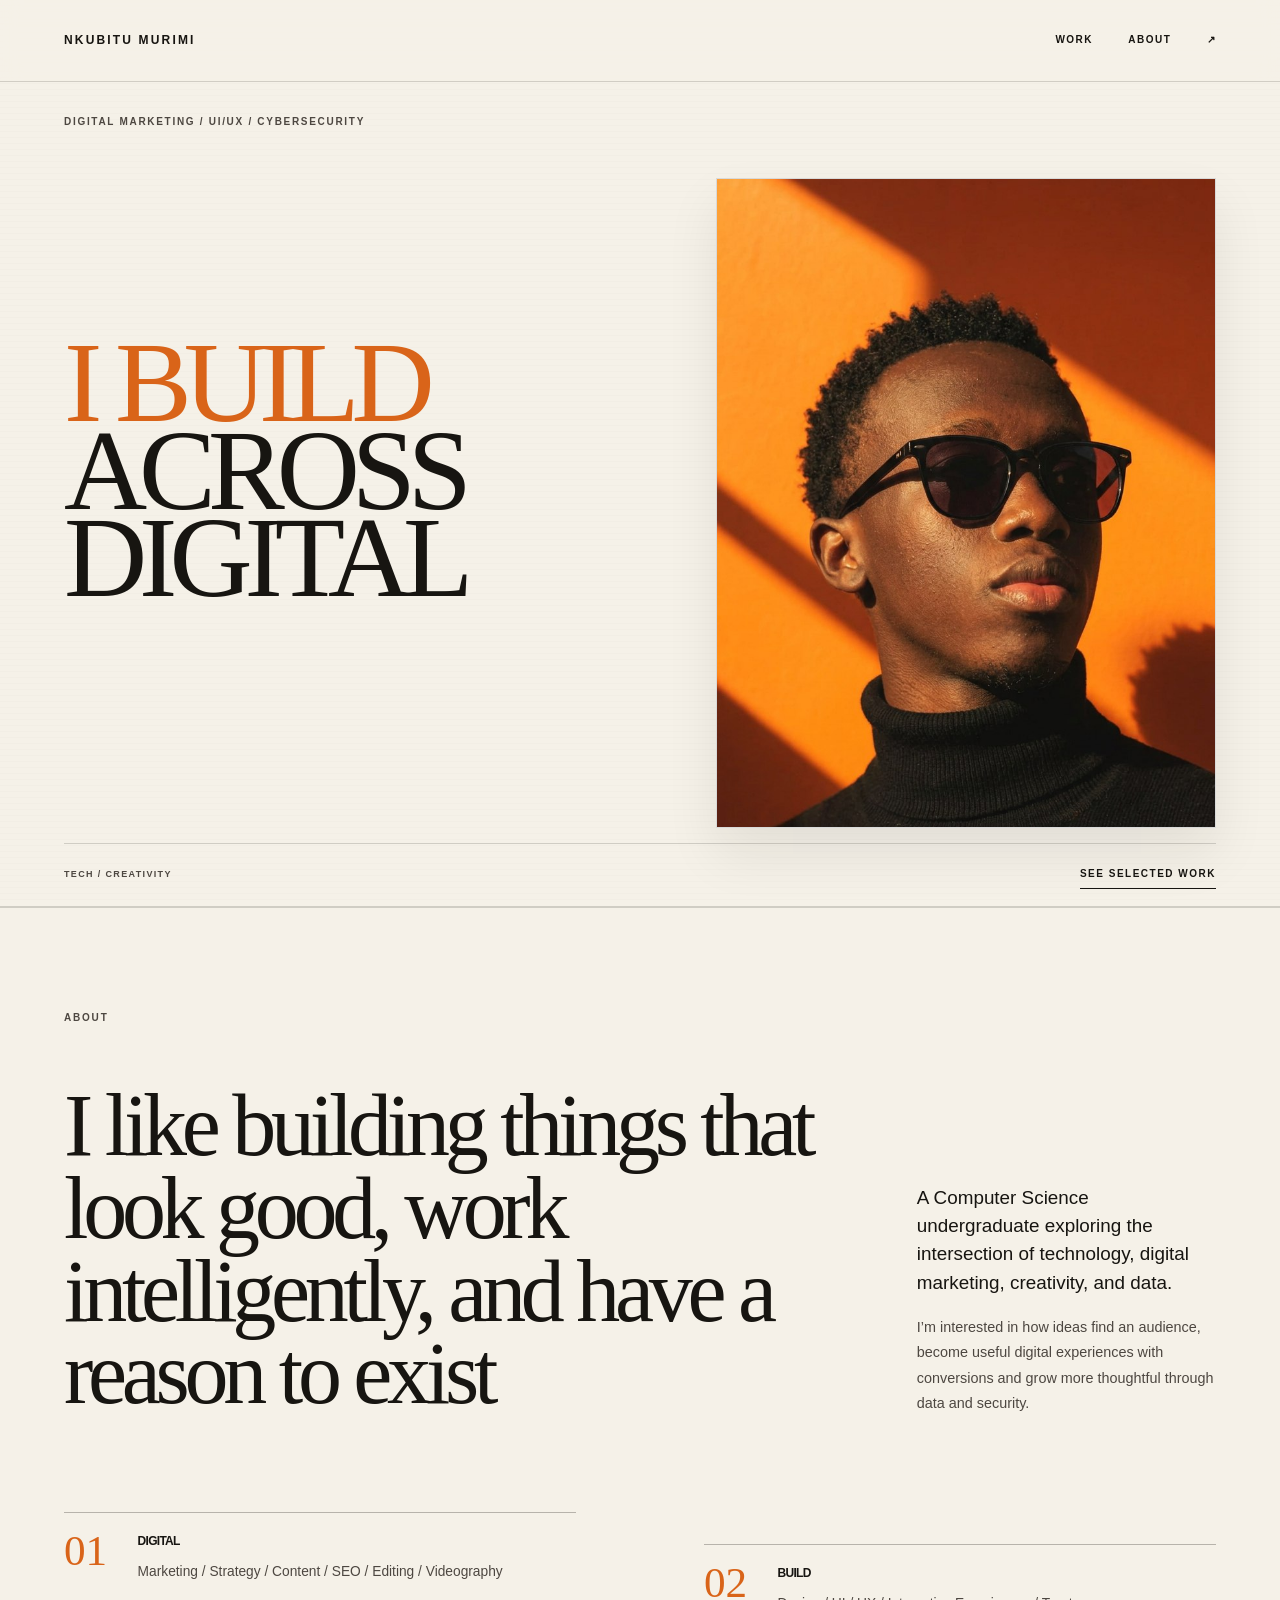
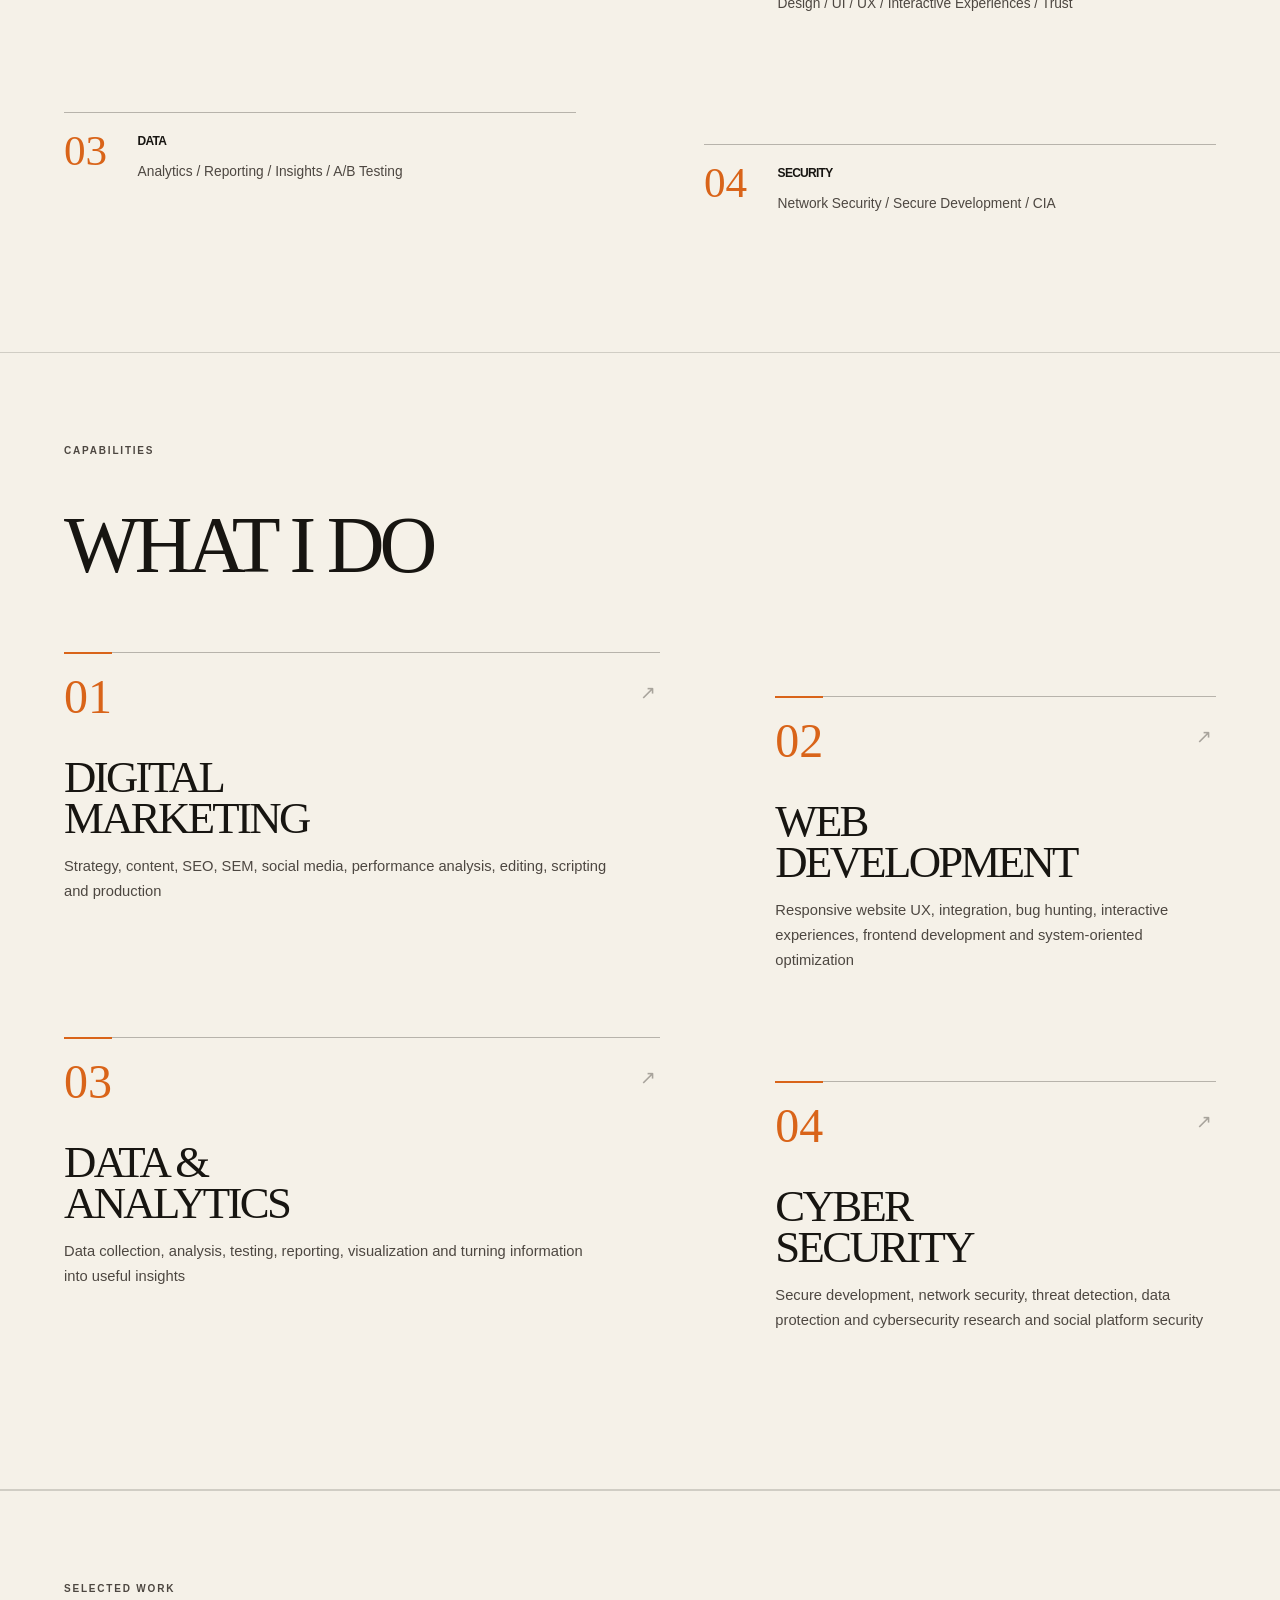
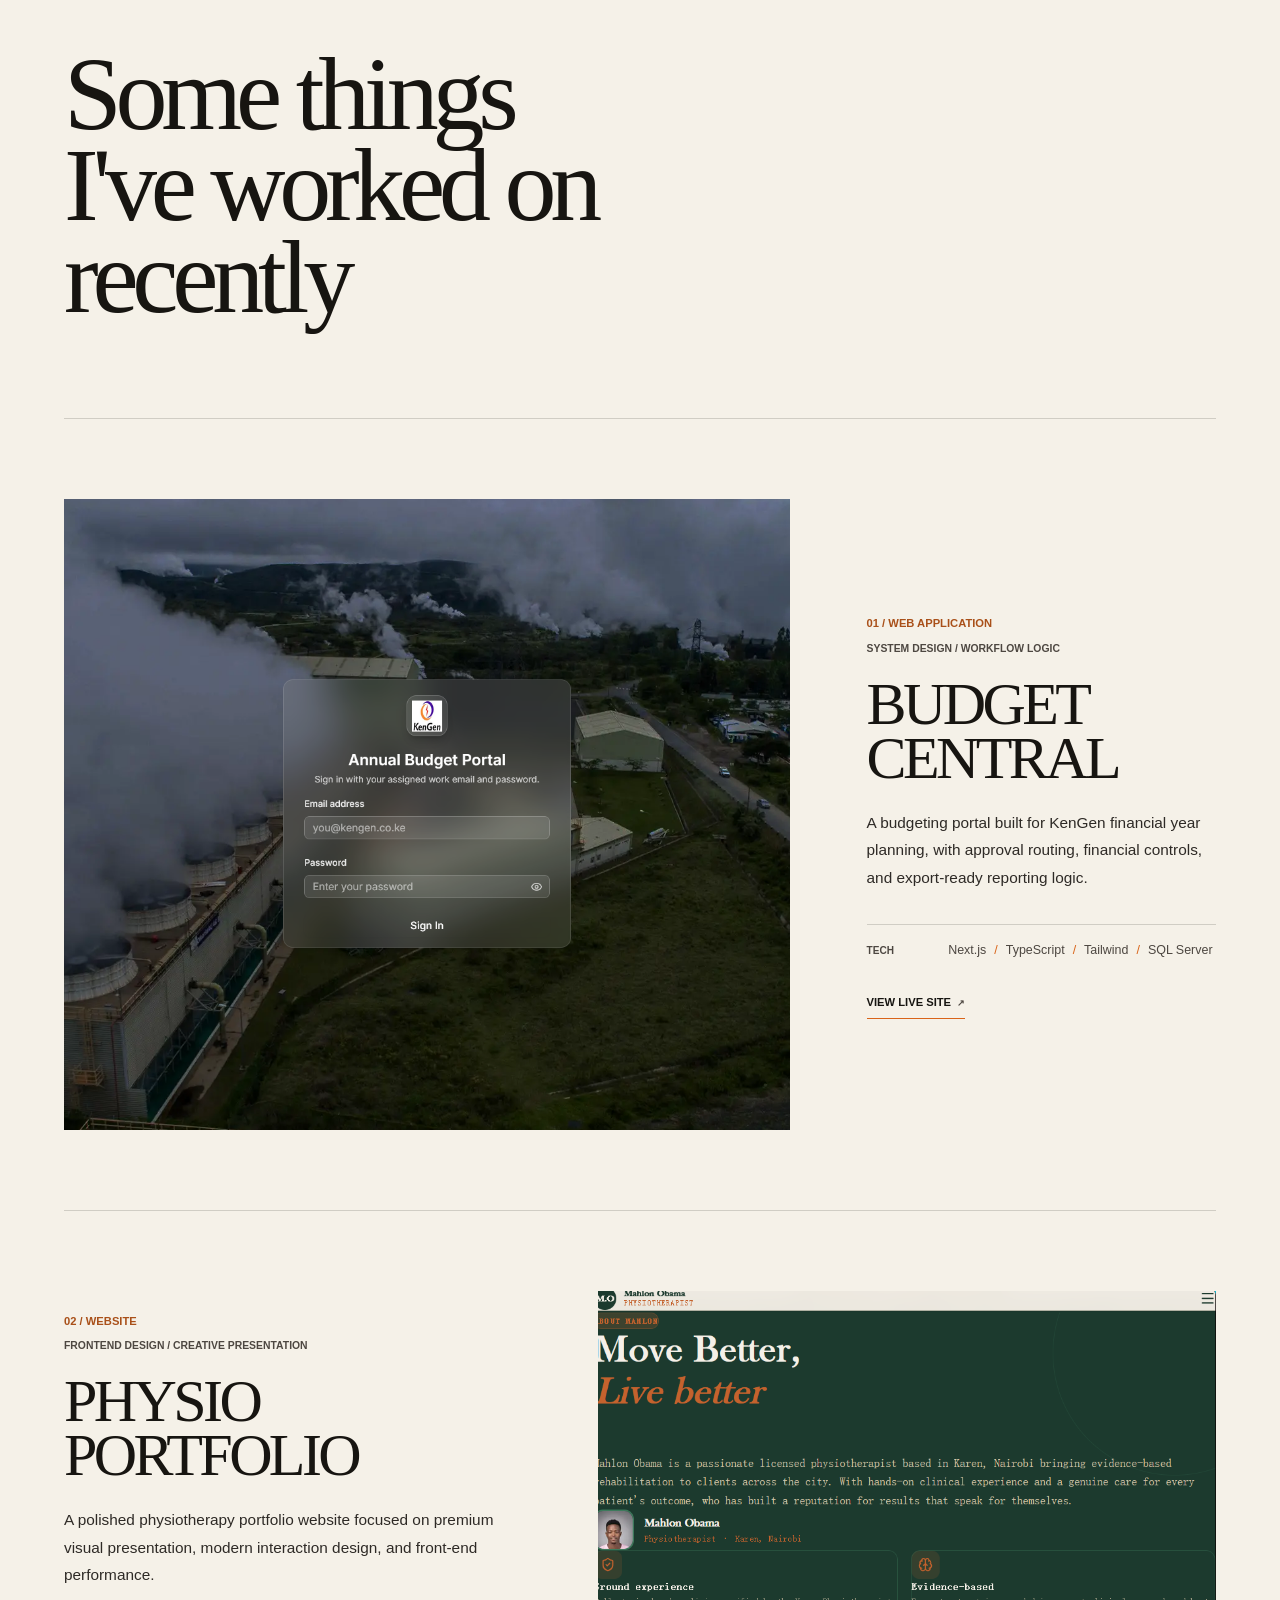
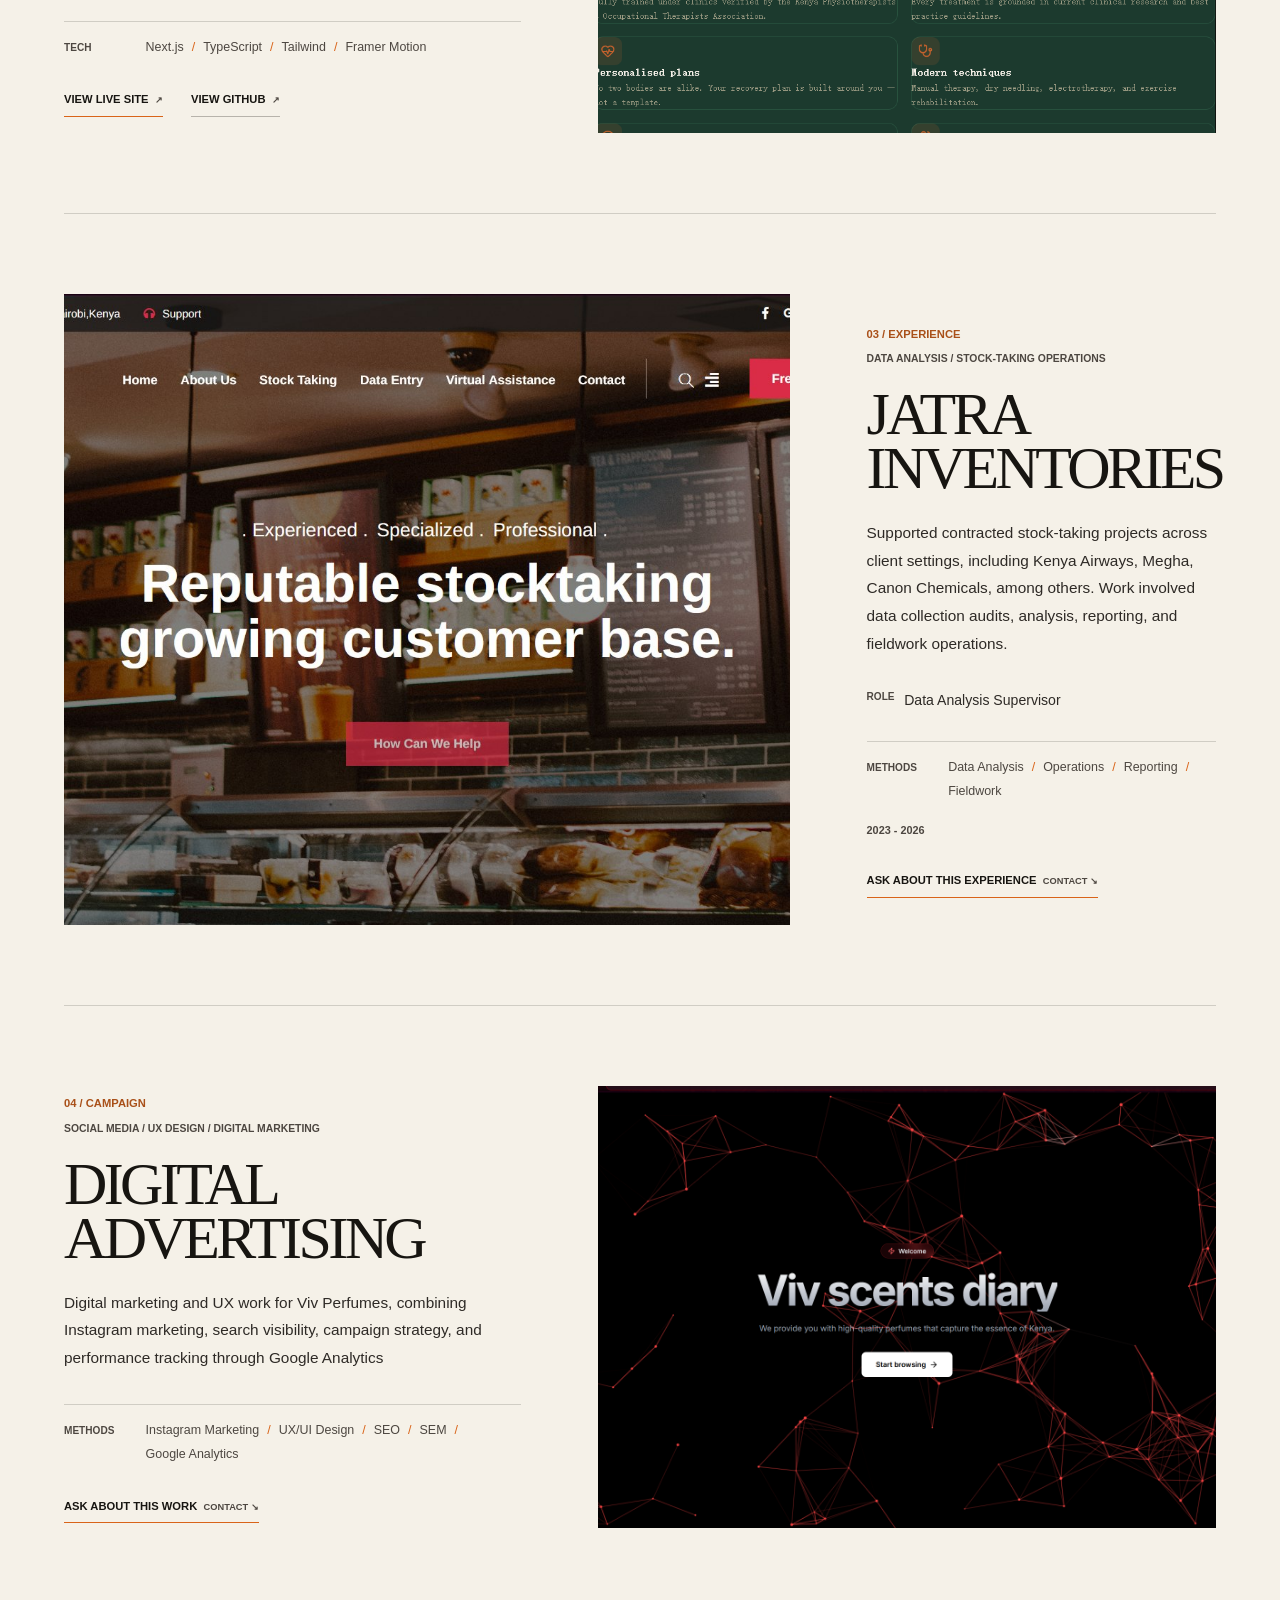
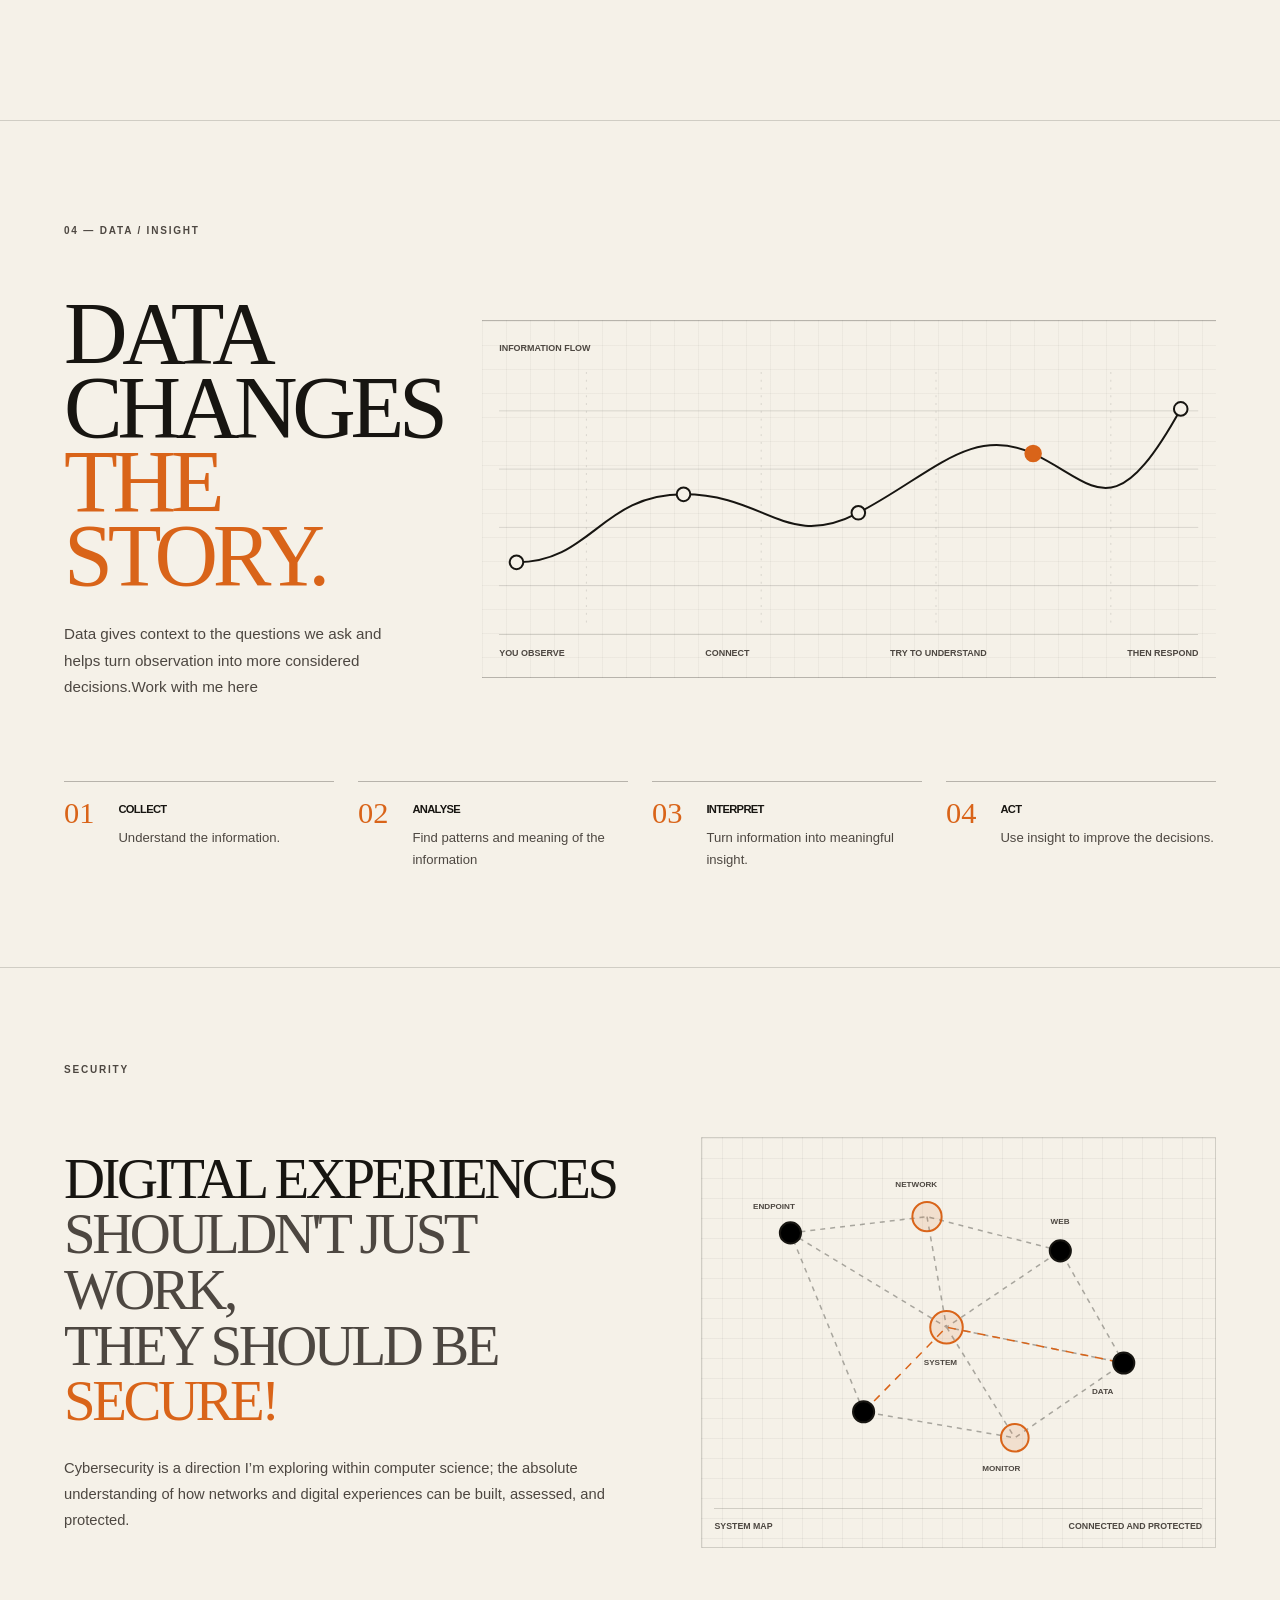
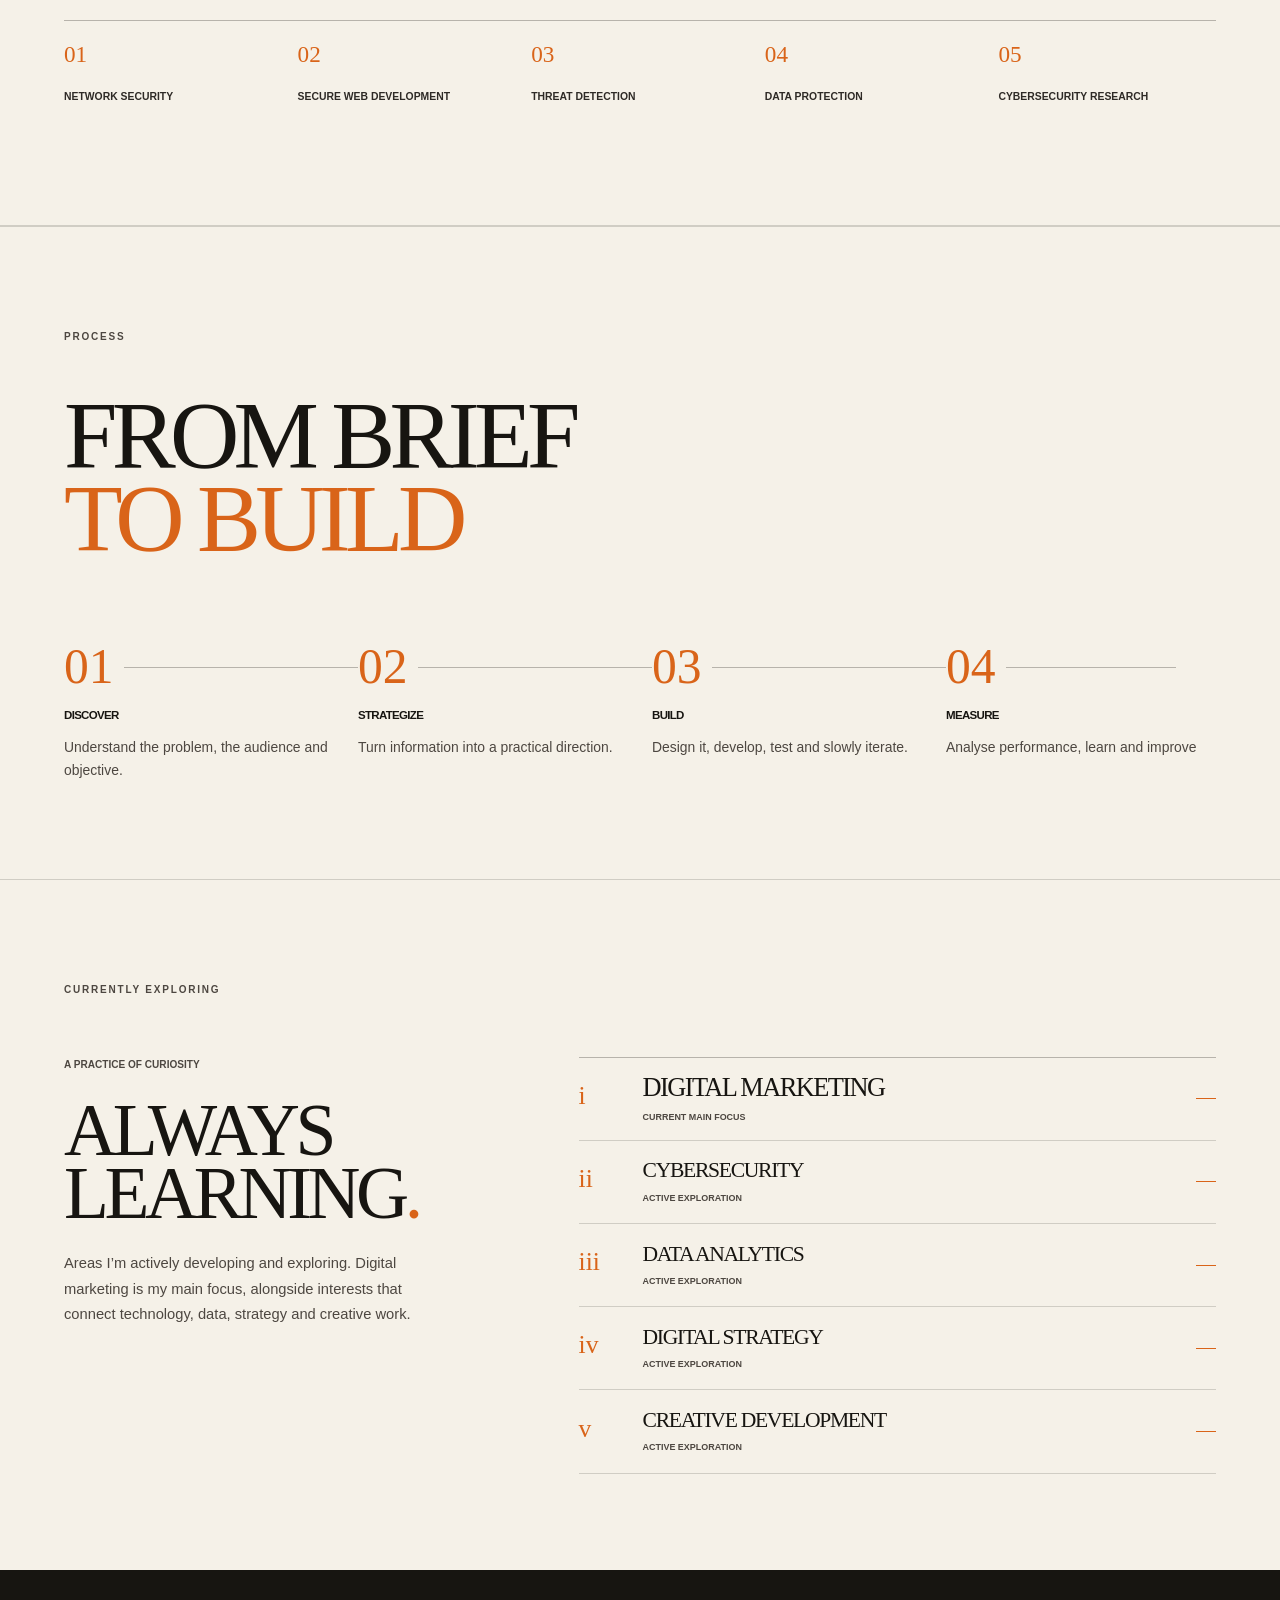
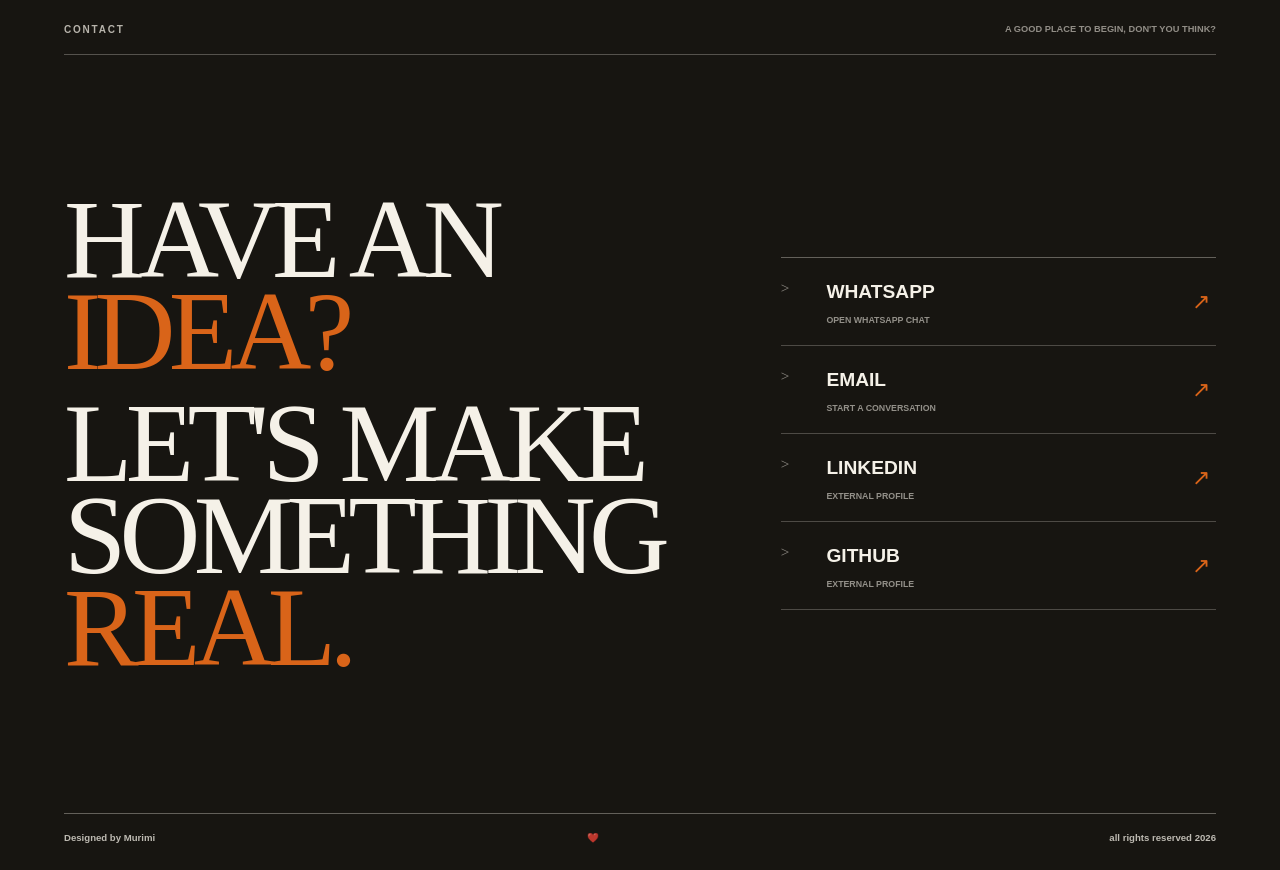
==== commit 7964596e: "Media section update" ====
--- a/index.html
+++ b/index.html
@@ -166,9 +166,9 @@
 
             <div class="projects-list">
                 <article class="project project--feature" data-reveal>
-                    <a class="project-visual project-visual--budget" href="https://github.com/Rimmie003/Budget-planner" target="_blank" rel="noreferrer" aria-label="Open Budget Central on GitHub">
+                    <a class="project-visual project-visual--budget" href="https://budget-planner-kgn.vercel.app/" target="_blank" rel="noreferrer" aria-label="Preview Budget Central on Vercel">
                         <img src="assets/images/Budget central.png" alt="" width="1920" height="960" loading="lazy" decoding="async">
-                        <span class="project-visual-note">OPEN REPOSITORY <span aria-hidden="true">↗</span></span>
+                        <span class="project-visual-note">VISIT LIVE SITE <span aria-hidden="true">↗</span></span>
                     </a>
 
                     <div class="project-info">
@@ -188,7 +188,7 @@
                         </div>
 
                         <div class="project-actions">
-                            <a class="project-action" href="https://github.com/Rimmie003/Budget-planner" target="_blank" rel="noreferrer">VIEW REPOSITORY <span> ↗</span></a>
+                            <a class="project-action" href="https://budget-planner-kgn.vercel.app/" target="_blank" rel="noreferrer">VIEW LIVE SITE <span> ↗</span></a>
                         </div>
                     </div>
                 </article>
